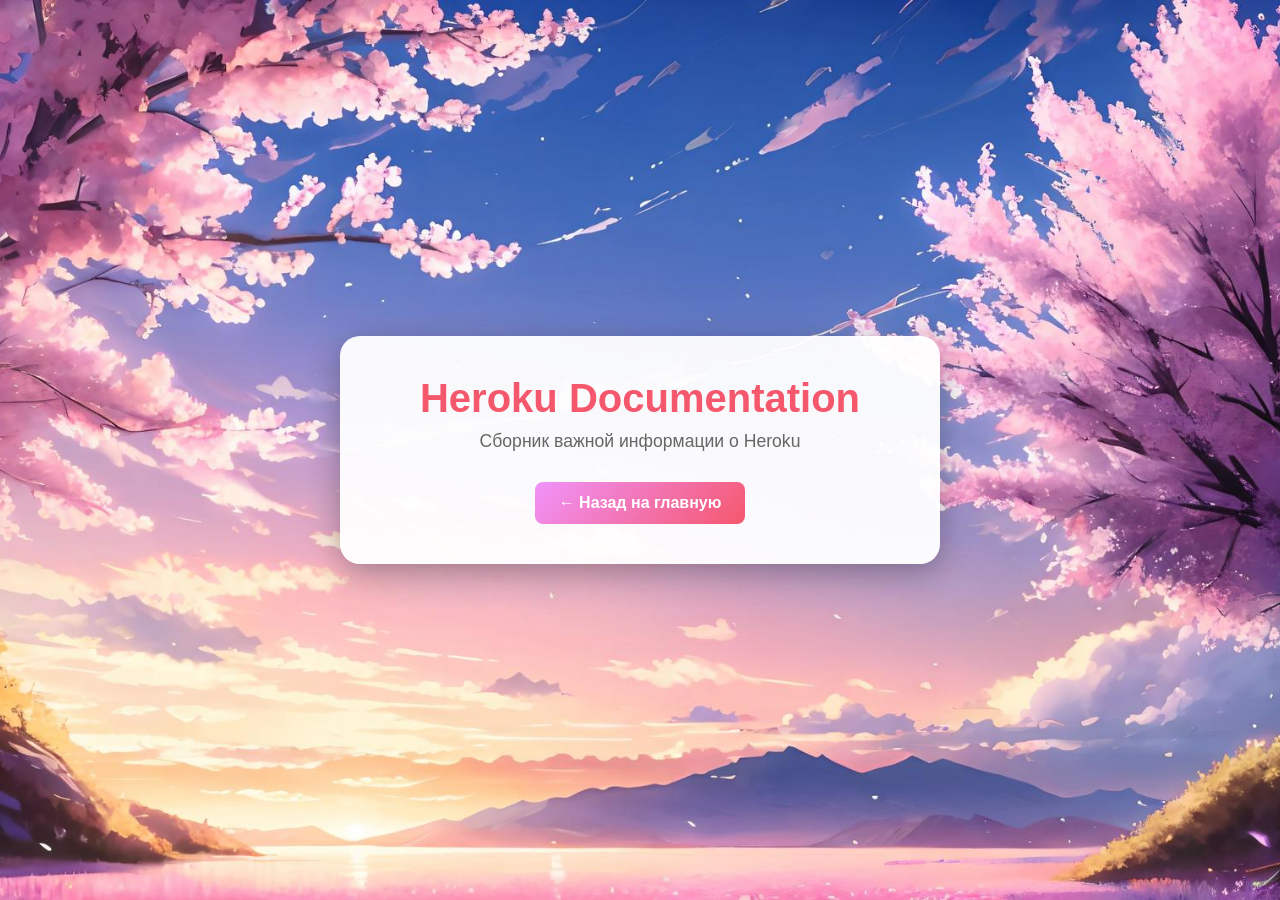
==== heroku/index.html @ 8b9406fd "Start projct shadow.net" ====
<!DOCTYPE html>
<html lang="ru">
    <head>
        <link rel="icon" href="../assets/favicon.ico" type="image/x-icon">
        <meta charset="UTF-8" />
        <meta http-equiv="X-UA-Compatible" content="IE=edge" />
        <meta name="viewport" content="width=device-width, initial-scale=1.0" />
        <title>Heroku Documentation | Shadow.net</title>
        <link rel="stylesheet" href="index.css"/>
    </head>
    <body>
        <div class="archive-container">
            <h1 class="archive-title">Heroku Documentation</h1>
            <p class="archive-subtitle">Сборник важной информации о Heroku</p>
            <a href="../index.html" class="back-link">← Назад на главную</a>
        </div>
        
        <script src="index.js"></script>
    </body>
</html>
---- heroku/index.css ----
* {
    margin: 0;
    padding: 0;
    box-sizing: border-box;
}

body {
    min-height: 100vh;
    background-color: #1a1a2e;
    background-image: url('../assets/fon_heroku.jpg');
    background-size: cover;
    background-position: center;
    background-repeat: no-repeat;
    background-attachment: fixed;
    font-family: 'Segoe UI', Tahoma, Geneva, Verdana, sans-serif;
    display: flex;
    flex-direction: column;
    align-items: center;
    justify-content: center;
}

.archive-container {
    text-align: center;
    padding: 40px;
    background: rgba(255, 255, 255, 0.95);
    border-radius: 20px;
    box-shadow: 0 8px 32px rgba(0, 0, 0, 0.3);
    max-width: 600px;
    width: 90%;
}

.archive-title {
    color: #f5576c;
    font-size: 2.5rem;
    margin-bottom: 10px;
}

.archive-subtitle {
    color: #666;
    font-size: 1.1rem;
    margin-bottom: 30px;
}

.back-link {
    display: inline-block;
    padding: 12px 24px;
    background: linear-gradient(135deg, #f093fb 0%, #f5576c 100%);
    color: #fff;
    text-decoration: none;
    border-radius: 8px;
    font-weight: 600;
    transition: all 0.3s ease;
}

.back-link:hover {
    transform: translateY(-2px);
    box-shadow: 0 4px 15px rgba(240, 147, 251, 0.5);
}
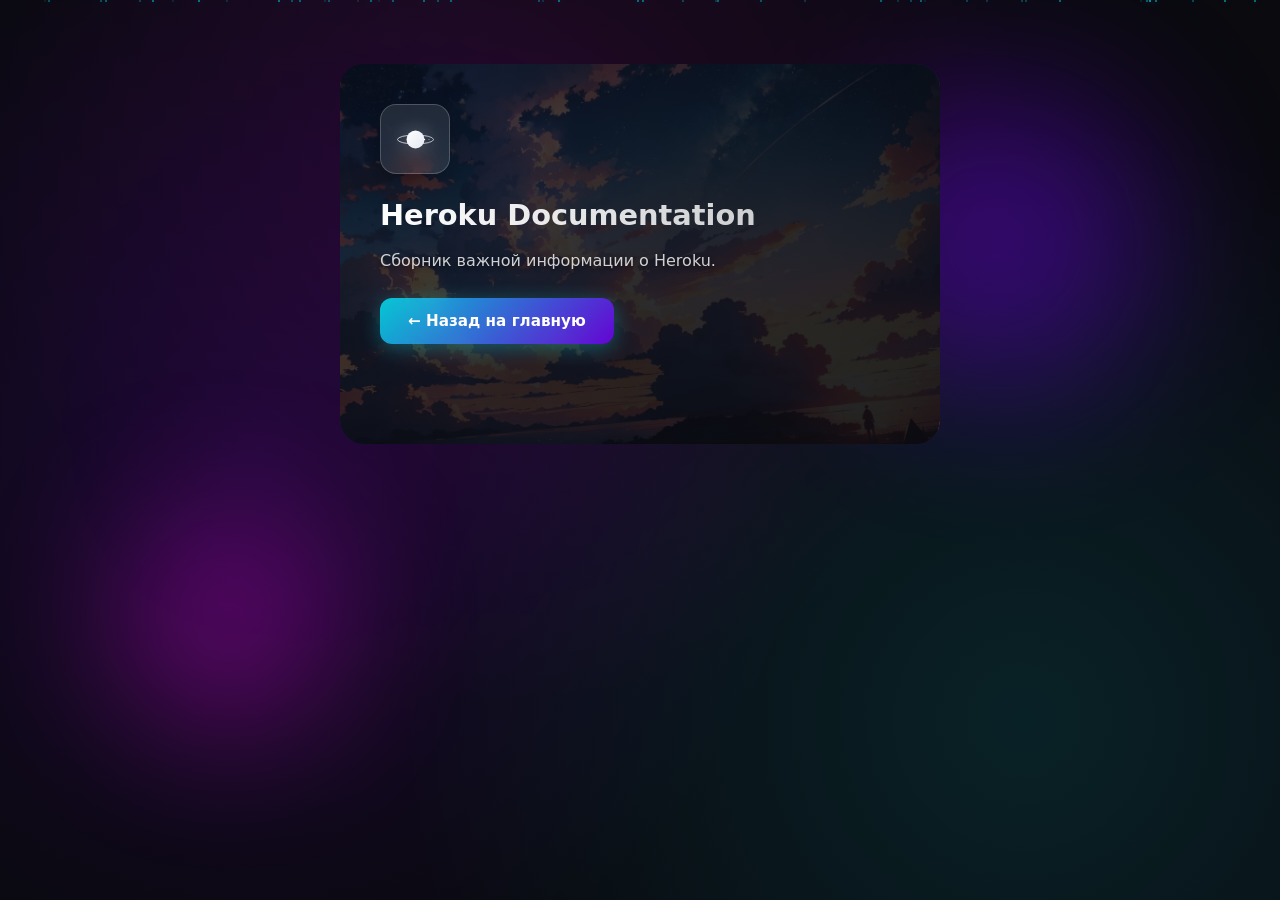
==== commit 17ba11fb: "Add files via upload" ====
--- a/heroku/index.html
+++ b/heroku/index.html
@@ -1,20 +1,339 @@
 <!DOCTYPE html>
 <html lang="ru">
-    <head>
-        <link rel="icon" href="../assets/favicon.ico" type="image/x-icon">
-        <meta charset="UTF-8" />
-        <meta http-equiv="X-UA-Compatible" content="IE=edge" />
-        <meta name="viewport" content="width=device-width, initial-scale=1.0" />
-        <title>Heroku Documentation | Shadow.net</title>
-        <link rel="stylesheet" href="index.css"/>
-    </head>
-    <body>
-        <div class="archive-container">
-            <h1 class="archive-title">Heroku Documentation</h1>
-            <p class="archive-subtitle">Сборник важной информации о Heroku</p>
-            <a href="../index.html" class="back-link">← Назад на главную</a>
+<head>
+    <link rel="icon" href="../assets/favicon.ico" type="image/x-icon">
+    <meta charset="UTF-8">
+    <meta name="viewport" content="width=device-width, initial-scale=1.0">
+    <title>Heroku Documentation | Shadow.net</title>
+    <style>
+        * {
+            margin: 0;
+            padding: 0;
+            box-sizing: border-box;
+        }
+
+        :root {
+            --primary: #00f2ff;
+            --secondary: #ff00ff;
+            --accent: #7700ff;
+            --dark: #0a0a0f;
+        }
+
+        body {
+            font-family: 'Segoe UI', system-ui, -apple-system, sans-serif;
+            background: var(--dark);
+            color: #fff;
+            overflow-x: hidden;
+            min-height: 100vh;
+        }
+
+        .bg-animation {
+            position: fixed;
+            top: 0;
+            left: 0;
+            width: 100%;
+            height: 100%;
+            z-index: -1;
+            background: 
+                radial-gradient(circle at 20% 50%, rgba(120, 0, 255, 0.15) 0%, transparent 50%),
+                radial-gradient(circle at 80% 80%, rgba(0, 242, 255, 0.1) 0%, transparent 50%),
+                radial-gradient(circle at 40% 20%, rgba(255, 0, 255, 0.1) 0%, transparent 50%);
+            animation: bgPulse 8s ease-in-out infinite;
+        }
+
+        @keyframes bgPulse {
+            0%, 100% { transform: scale(1); opacity: 1; }
+            50% { transform: scale(1.1); opacity: 0.8; }
+        }
+
+        .particles {
+            position: fixed;
+            top: 0;
+            left: 0;
+            width: 100%;
+            height: 100%;
+            z-index: -1;
+            overflow: hidden;
+        }
+
+        .particle {
+            position: absolute;
+            width: 2px;
+            height: 2px;
+            background: var(--primary);
+            border-radius: 50%;
+            animation: float 20s infinite linear;
+            opacity: 0.6;
+            box-shadow: 0 0 10px var(--primary);
+        }
+
+        @keyframes float {
+            from { transform: translateY(100vh) translateX(0); }
+            to { transform: translateY(-10vh) translateX(100px); }
+        }
+
+        .glow-orb {
+            position: fixed;
+            border-radius: 50%;
+            filter: blur(80px);
+            opacity: 0.4;
+            pointer-events: none;
+            z-index: -1;
+        }
+
+        .orb-1 {
+            width: 300px;
+            height: 300px;
+            background: var(--accent);
+            top: 10%;
+            right: 10%;
+            animation: drift 20s infinite;
+        }
+
+        .orb-2 {
+            width: 200px;
+            height: 200px;
+            background: var(--secondary);
+            bottom: 20%;
+            left: 10%;
+            animation: drift 15s infinite reverse;
+        }
+
+        @keyframes drift {
+            0%, 100% { transform: translate(0, 0); }
+            25% { transform: translate(-30px, 30px); }
+            50% { transform: translate(20px, -20px); }
+            75% { transform: translate(-20px, -30px); }
+        }
+
+        .container {
+            max-width: 1200px;
+            margin: 0 auto;
+            padding: 2rem;
+            display: flex;
+            flex-direction: column;
+            align-items: center;
+            min-height: 100vh;
+        }
+
+        .card {
+            position: relative;
+            border-radius: 24px;
+            overflow: hidden;
+            cursor: pointer;
+            transition: transform 0.6s ease;
+            min-height: 380px;
+            width: 100%;
+            max-width: 600px;
+            margin-top: 2rem;
+        }
+
+        .card-bg {
+            position: absolute;
+            inset: 0;
+            background-size: cover;
+            background-position: center;
+            z-index: 0;
+            transition: transform 0.6s ease;
+            background-image: url('../assets/fon.webp');
+        }
+
+        .card:hover .card-bg {
+            transform: scale(1.1);
+        }
+
+        .card-overlay {
+            position: absolute;
+            inset: 0;
+            background: linear-gradient(135deg, rgba(10,10,15,0.7) 0%, rgba(10,10,15,0.85) 50%, rgba(10,10,15,0.9) 100%);
+            z-index: 1;
+            transition: opacity 0.3s;
+        }
+
+        .card:hover .card-overlay {
+            opacity: 0.95;
+            background: linear-gradient(135deg, rgba(10,10,15,0.6) 0%, rgba(10,10,15,0.75) 50%, rgba(10,10,15,0.85) 100%);
+        }
+
+        .card-content {
+            position: relative;
+            z-index: 2;
+            padding: 2.5rem;
+            height: 100%;
+            display: flex;
+            flex-direction: column;
+            justify-content: space-between;
+        }
+
+        .card-icon {
+            width: 70px;
+            height: 70px;
+            border-radius: 16px;
+            display: flex;
+            align-items: center;
+            justify-content: center;
+            margin-bottom: 1.5rem;
+            background: rgba(255, 255, 255, 0.1);
+            backdrop-filter: blur(10px);
+            -webkit-backdrop-filter: blur(10px);
+            border: 1px solid rgba(255, 255, 255, 0.2);
+            box-shadow: 0 10px 30px rgba(0, 0, 0, 0.3);
+            transition: transform 0.3s;
+        }
+
+        .card:hover .card-icon {
+            transform: rotate(-5deg) scale(1.1);
+            box-shadow: 0 15px 40px rgba(0, 0, 0, 0.4);
+        }
+
+        .card-icon svg {
+            width: 45px;
+            height: 45px;
+            filter: drop-shadow(0 0 10px rgba(255,255,255,0.3));
+        }
+
+        .card h2 {
+            font-size: 1.8rem;
+            margin-bottom: 1rem;
+            background: linear-gradient(90deg, #fff, rgba(255,255,255,0.7));
+            -webkit-background-clip: text;
+            -webkit-text-fill-color: transparent;
+            background-clip: text;
+        }
+
+        .card p {
+            color: rgba(255, 255, 255, 0.8);
+            line-height: 1.6;
+            margin-bottom: 1.5rem;
+            text-shadow: 0 2px 4px rgba(0,0,0,0.5);
+        }
+
+        .btn {
+            display: inline-flex;
+            align-items: center;
+            gap: 0.5rem;
+            padding: 0.875rem 1.75rem;
+            background: rgba(0, 0, 0, 0.4);
+            border: 1px solid rgba(255, 255, 255, 0.2);
+            color: #fff;
+            text-decoration: none;
+            border-radius: 12px;
+            font-weight: 600;
+            position: relative;
+            overflow: hidden;
+            transition: all 0.3s;
+            cursor: pointer;
+            font-size: 0.95rem;
+            backdrop-filter: blur(10px);
+            -webkit-backdrop-filter: blur(10px);
+            width: fit-content;
+        }
+
+        .btn:hover {
+            border-color: var(--primary);
+            box-shadow: 0 0 20px rgba(0, 242, 255, 0.4);
+            transform: translateX(5px);
+            background: rgba(0, 0, 0, 0.6);
+        }
+
+        .btn-primary {
+            background: linear-gradient(135deg, rgba(0, 242, 255, 0.8), rgba(119, 0, 255, 0.8));
+            border: none;
+            box-shadow: 0 4px 20px rgba(0, 242, 255, 0.3);
+        }
+
+        .btn-primary:hover {
+            box-shadow: 0 6px 30px rgba(0, 242, 255, 0.5);
+            transform: translateX(5px) scale(1.05);
+        }
+
+        ::-webkit-scrollbar {
+            width: 8px;
+        }
+        ::-webkit-scrollbar-track {
+            background: var(--dark);
+        }
+        ::-webkit-scrollbar-thumb {
+            background: linear-gradient(var(--primary), var(--accent));
+            border-radius: 4px;
+        }
+
+        @media (max-width: 768px) {
+            .container { padding: 1rem; }
+            .card-content { padding: 1.5rem; }
+        }
+    </style>
+</head>
+<body>
+    <div class="bg-animation"></div>
+    <div class="particles" id="particles"></div>
+    <div class="glow-orb orb-1"></div>
+    <div class="glow-orb orb-2"></div>
+
+    <div class="container">
+        <div class="card" onclick="window.location.href='../index.html'">
+            <div class="card-bg"></div>
+            <div class="card-overlay"></div>
+            <div class="card-content">
+                <div>
+                    <div class="card-icon">
+                        <svg viewBox="0 0 200 200">
+                            <defs>
+                                <linearGradient id="planetGradient" x1="0%" y1="0%" x2="100%" y2="100%">
+                                    <stop offset="0%" style="stop-color:#ffffff" />
+                                    <stop offset="100%" style="stop-color:#e2e8f0" />
+                                </linearGradient>
+                                <linearGradient id="ringGradient" x1="0%" y1="0%" x2="100%" y2="0%">
+                                    <stop offset="0%" style="stop-color:#ffffff" />
+                                    <stop offset="100%" style="stop-color:#e2e8f0" />
+                                </linearGradient>
+                            </defs>
+                            <ellipse class="ring back-ring" cx="100" cy="100" rx="80" ry="20" fill="none" stroke="url(#ringGradient)" stroke-width="2" opacity="0.5" />
+                            <circle class="planet" cx="100" cy="100" r="40" fill="url(#planetGradient)" />
+                            <ellipse class="ring front-ring" cx="100" cy="100" rx="80" ry="20" fill="none" stroke="url(#ringGradient)" stroke-width="2.5" />
+                            <circle cx="140" cy="100" r="3" fill="#ffffff" />
+                            <circle cx="160" cy="100" r="2" fill="#ffffff" />
+                            <circle cx="120" cy="95" r="2" fill="#ffffff" />
+                            <circle cx="180" cy="102" r="1" fill="#ffffff" />
+                        </svg>
+                    </div>
+                    <h2>Heroku Documentation</h2>
+                    <p>Сборник важной информации о Heroku.</p>
+                </div>
+                <a href="../index.html" class="btn btn-primary">← Назад на главную</a>
+            </div>
         </div>
-        
-        <script src="index.js"></script>
-    </body>
+    </div>
+
+    <script>
+        const particlesContainer = document.getElementById('particles');
+        for (let i = 0; i < 50; i++) {
+            const particle = document.createElement('div');
+            particle.className = 'particle';
+            particle.style.left = Math.random() * 100 + '%';
+            particle.style.animationDuration = (Math.random() * 20 + 10) + 's';
+            particle.style.animationDelay = Math.random() * 20 + 's';
+            particle.style.opacity = Math.random() * 0.5 + 0.1;
+            particlesContainer.appendChild(particle);
+        }
+
+        document.querySelectorAll('.card').forEach(card => {
+            card.addEventListener('mousemove', (e) => {
+                const rect = card.getBoundingClientRect();
+                const x = e.clientX - rect.left;
+                const y = e.clientY - rect.top;
+                const centerX = rect.width / 2;
+                const centerY = rect.height / 2;
+                const rotateX = (y - centerY) / 20;
+                const rotateY = (centerX - x) / 20;
+                
+                card.style.transform = `perspective(1000px) rotateX(${rotateX}deg) rotateY(${rotateY}deg) translateY(-10px) scale(1.02)`;
+            });
+            
+            card.addEventListener('mouseleave', () => {
+                card.style.transform = 'perspective(1000px) rotateX(0) rotateY(0) translateY(0) scale(1)';
+            });
+        });
+    </script>
+</body>
 </html>
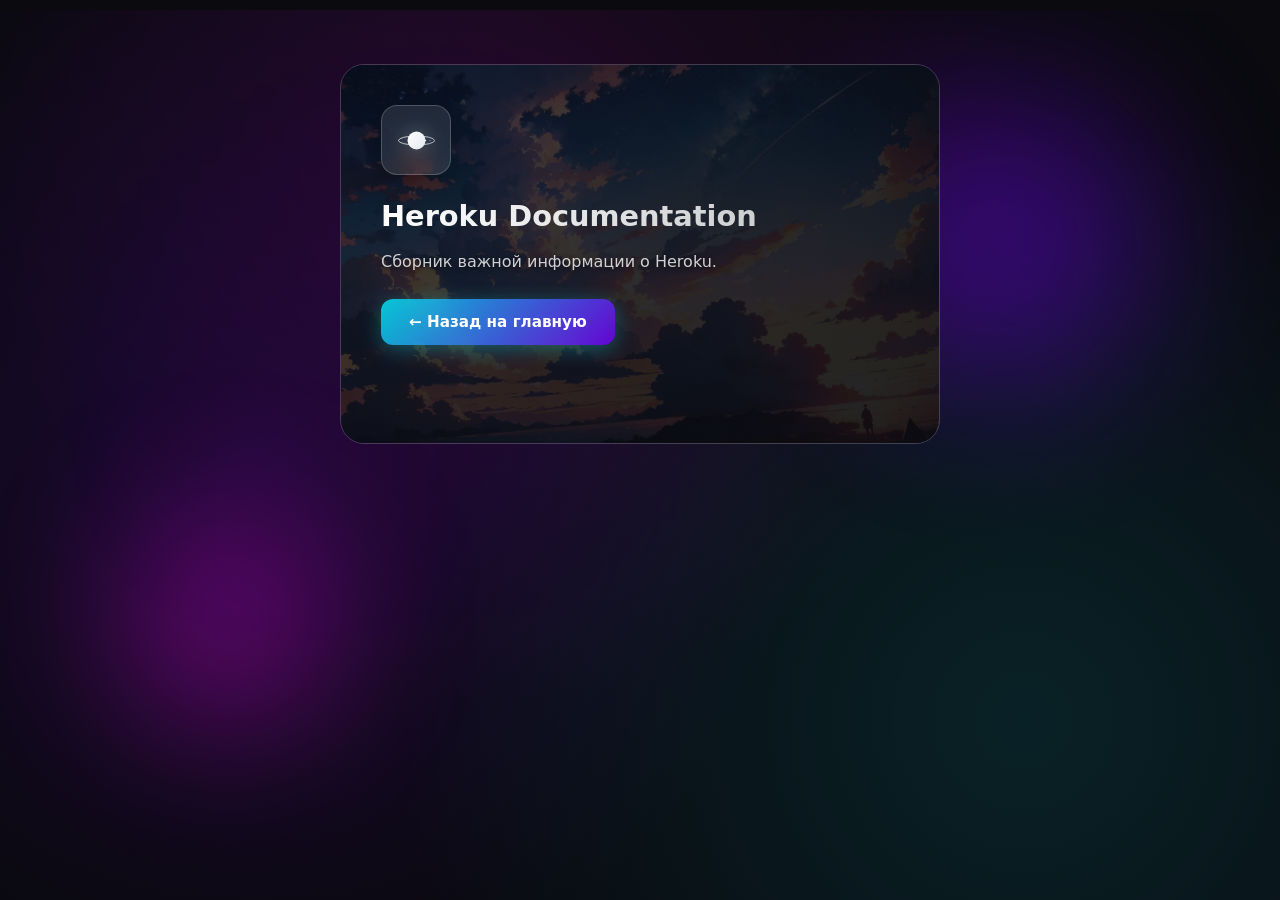
==== commit 76e79d98: "Add files via upload" ====
--- a/heroku/index.html
+++ b/heroku/index.html
@@ -68,8 +68,8 @@
         }
 
         @keyframes float {
-            from { transform: translateY(100vh) translateX(0); }
-            to { transform: translateY(-10vh) translateX(100px); }
+            from { transform: translateY(150vh) translateX(0); }
+            to { transform: translateY(-50vh) translateX(100px); }
         }
 
         .glow-orb {
@@ -104,6 +104,16 @@
             25% { transform: translate(-30px, 30px); }
             50% { transform: translate(20px, -20px); }
             75% { transform: translate(-20px, -30px); }
+        }
+
+        .particle-blocker {
+            position: fixed;
+            top: 0;
+            left: 0;
+            width: 100%;
+            height: 10px;
+            z-index: 100;
+            background: var(--dark);
         }
 
         .container {
@@ -126,6 +136,7 @@
             width: 100%;
             max-width: 600px;
             margin-top: 2rem;
+            border: 1px solid rgba(255, 255, 255, 0.2);
         }
 
         .card-bg {
@@ -267,6 +278,7 @@
 <body>
     <div class="bg-animation"></div>
     <div class="particles" id="particles"></div>
+    <div class="particle-blocker"></div>
     <div class="glow-orb orb-1"></div>
     <div class="glow-orb orb-2"></div>
 
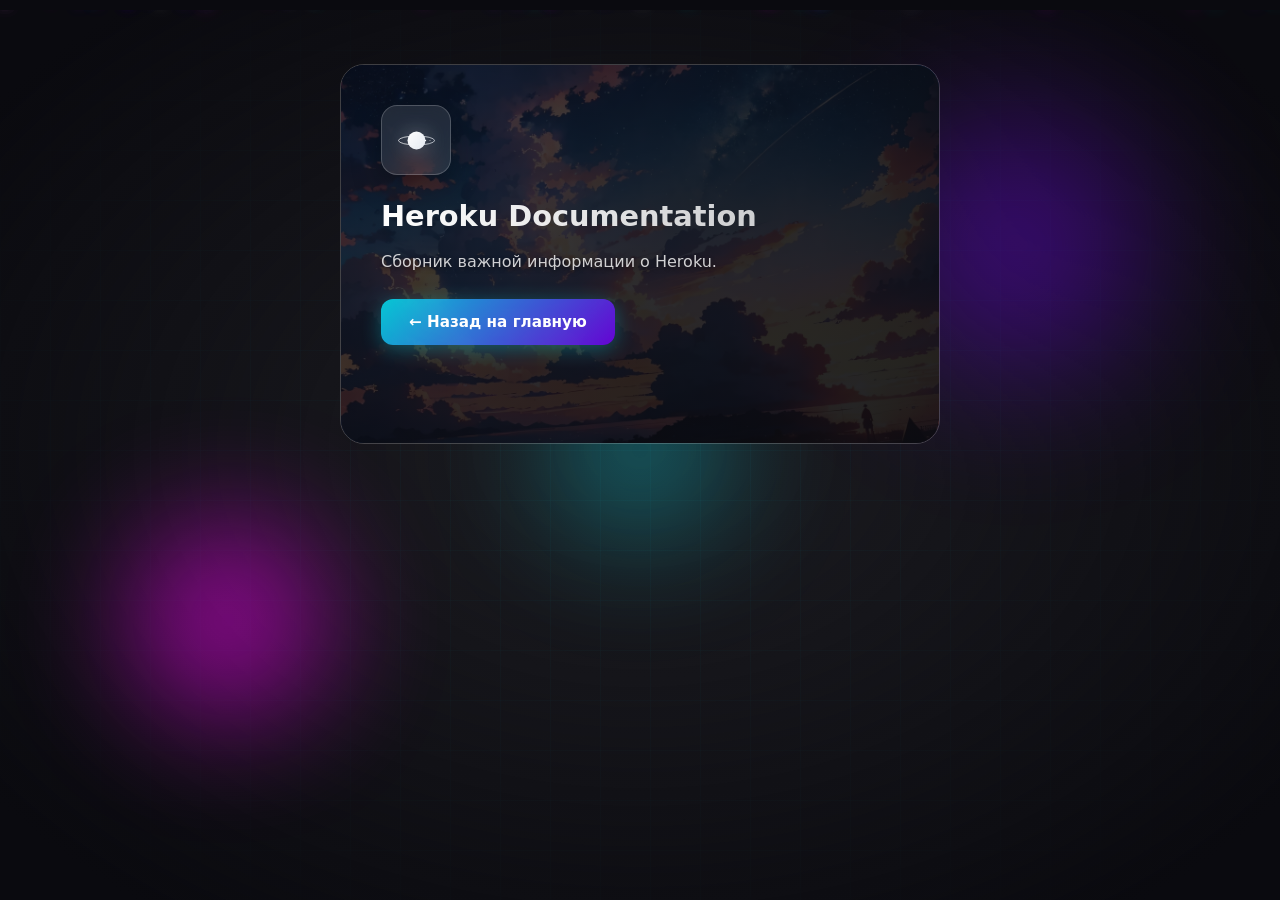
==== commit ac601317: "Add files via upload" ====
--- a/heroku/index.html
+++ b/heroku/index.html
@@ -27,23 +27,54 @@
             min-height: 100vh;
         }
 
+        /* Animated Background */
         .bg-animation {
             position: fixed;
             top: 0;
             left: 0;
             width: 100%;
             height: 100%;
+            z-index: -2;
+            background: var(--dark);
+        }
+
+        .pattern-bg {
+            position: fixed;
+            top: 0;
+            left: 0;
+            width: 100%;
+            height: 100%;
+            z-index: -1;
+            opacity: 0.08;
+            background-image: url('../assets/patterned-background.png');
+            background-size: 200px;
+            background-repeat: repeat;
+            mix-blend-mode: screen;
+        }
+
+        .grid-overlay {
+            position: fixed;
+            top: 0;
+            left: 0;
+            width: 100%;
+            height: 100%;
             z-index: -1;
             background: 
-                radial-gradient(circle at 20% 50%, rgba(120, 0, 255, 0.15) 0%, transparent 50%),
-                radial-gradient(circle at 80% 80%, rgba(0, 242, 255, 0.1) 0%, transparent 50%),
-                radial-gradient(circle at 40% 20%, rgba(255, 0, 255, 0.1) 0%, transparent 50%);
-            animation: bgPulse 8s ease-in-out infinite;
-        }
-
-        @keyframes bgPulse {
-            0%, 100% { transform: scale(1); opacity: 1; }
-            50% { transform: scale(1.1); opacity: 0.8; }
+                linear-gradient(rgba(0, 242, 255, 0.03) 1px, transparent 1px),
+                linear-gradient(90deg, rgba(0, 242, 255, 0.03) 1px, transparent 1px);
+            background-size: 50px 50px;
+            pointer-events: none;
+        }
+
+        .vignette {
+            position: fixed;
+            top: 0;
+            left: 0;
+            width: 100%;
+            height: 100%;
+            z-index: -1;
+            background: radial-gradient(ellipse at center, transparent 0%, var(--dark) 90%);
+            pointer-events: none;
         }
 
         .particles {
@@ -58,13 +89,13 @@
 
         .particle {
             position: absolute;
-            width: 2px;
-            height: 2px;
+            width: 3px;
+            height: 3px;
             background: var(--primary);
             border-radius: 50%;
             animation: float 20s infinite linear;
-            opacity: 0.6;
-            box-shadow: 0 0 10px var(--primary);
+            opacity: 0.8;
+            box-shadow: 0 0 8px var(--primary), 0 0 15px var(--primary);
         }
 
         @keyframes float {
@@ -75,9 +106,44 @@
         .glow-orb {
             position: fixed;
             border-radius: 50%;
-            filter: blur(80px);
-            opacity: 0.4;
+            filter: blur(60px);
+            opacity: 0.5;
             pointer-events: none;
+            z-index: -1;
+        }
+
+        .orb-1 {
+            width: 400px;
+            height: 400px;
+            background: radial-gradient(circle, var(--accent), transparent 70%);
+            top: 5%;
+            right: 5%;
+            animation: drift 25s infinite ease-in-out;
+        }
+
+        .orb-2 {
+            width: 300px;
+            height: 300px;
+            background: radial-gradient(circle, var(--secondary), transparent 70%);
+            bottom: 10%;
+            left: 5%;
+            animation: drift 20s infinite ease-in-out reverse;
+        }
+
+        .orb-3 {
+            width: 250px;
+            height: 250px;
+            background: radial-gradient(circle, var(--primary), transparent 70%);
+            top: 50%;
+            left: 50%;
+            transform: translate(-50%, -50%);
+            animation: orbPulse 15s infinite ease-in-out;
+        }
+
+        @keyframes orbPulse {
+            0%, 100% { transform: translate(-50%, -50%) scale(1); opacity: 0.4; }
+            50% { transform: translate(-50%, -50%) scale(1.3); opacity: 0.6; }
+        }
             z-index: -1;
         }
 
@@ -277,10 +343,14 @@
 </head>
 <body>
     <div class="bg-animation"></div>
+    <div class="pattern-bg"></div>
+    <div class="grid-overlay"></div>
+    <div class="vignette"></div>
     <div class="particles" id="particles"></div>
     <div class="particle-blocker"></div>
     <div class="glow-orb orb-1"></div>
     <div class="glow-orb orb-2"></div>
+    <div class="glow-orb orb-3"></div>
 
     <div class="container">
         <div class="card" onclick="window.location.href='../index.html'">
@@ -319,13 +389,23 @@
 
     <script>
         const particlesContainer = document.getElementById('particles');
-        for (let i = 0; i < 50; i++) {
+        const colors = ['var(--primary)', 'var(--secondary)', 'var(--accent)', '#ffffff'];
+        
+        for (let i = 0; i < 60; i++) {
             const particle = document.createElement('div');
             particle.className = 'particle';
+            
+            const color = colors[Math.floor(Math.random() * colors.length)];
+            const size = Math.random() * 3 + 2;
+            
             particle.style.left = Math.random() * 100 + '%';
-            particle.style.animationDuration = (Math.random() * 20 + 10) + 's';
-            particle.style.animationDelay = Math.random() * 20 + 's';
-            particle.style.opacity = Math.random() * 0.5 + 0.1;
+            particle.style.width = size + 'px';
+            particle.style.height = size + 'px';
+            particle.style.background = color;
+            particle.style.boxShadow = `0 0 ${size * 3}px ${color}, 0 0 ${size * 5}px ${color}`;
+            particle.style.animationDuration = (Math.random() * 15 + 8) + 's';
+            particle.style.animationDelay = Math.random() * 15 + 's';
+            particle.style.opacity = Math.random() * 0.6 + 0.3;
             particlesContainer.appendChild(particle);
         }
 
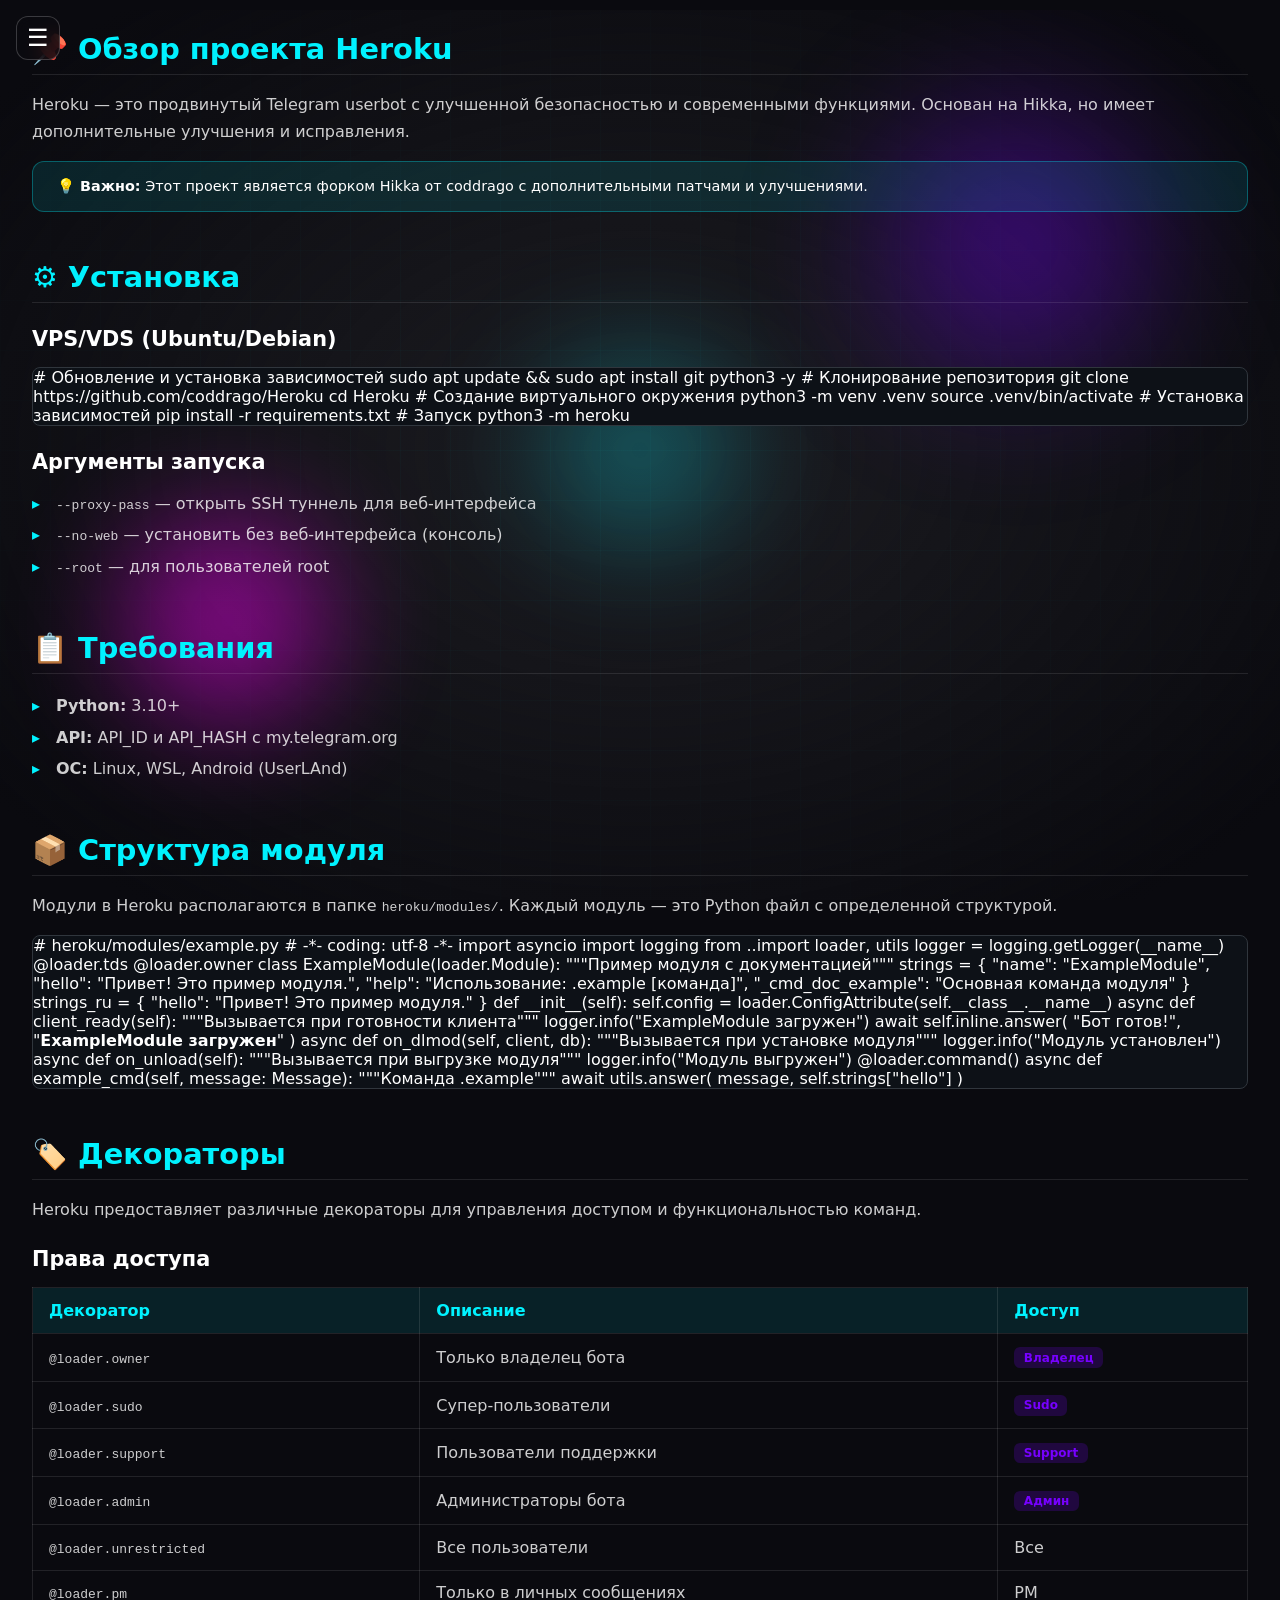
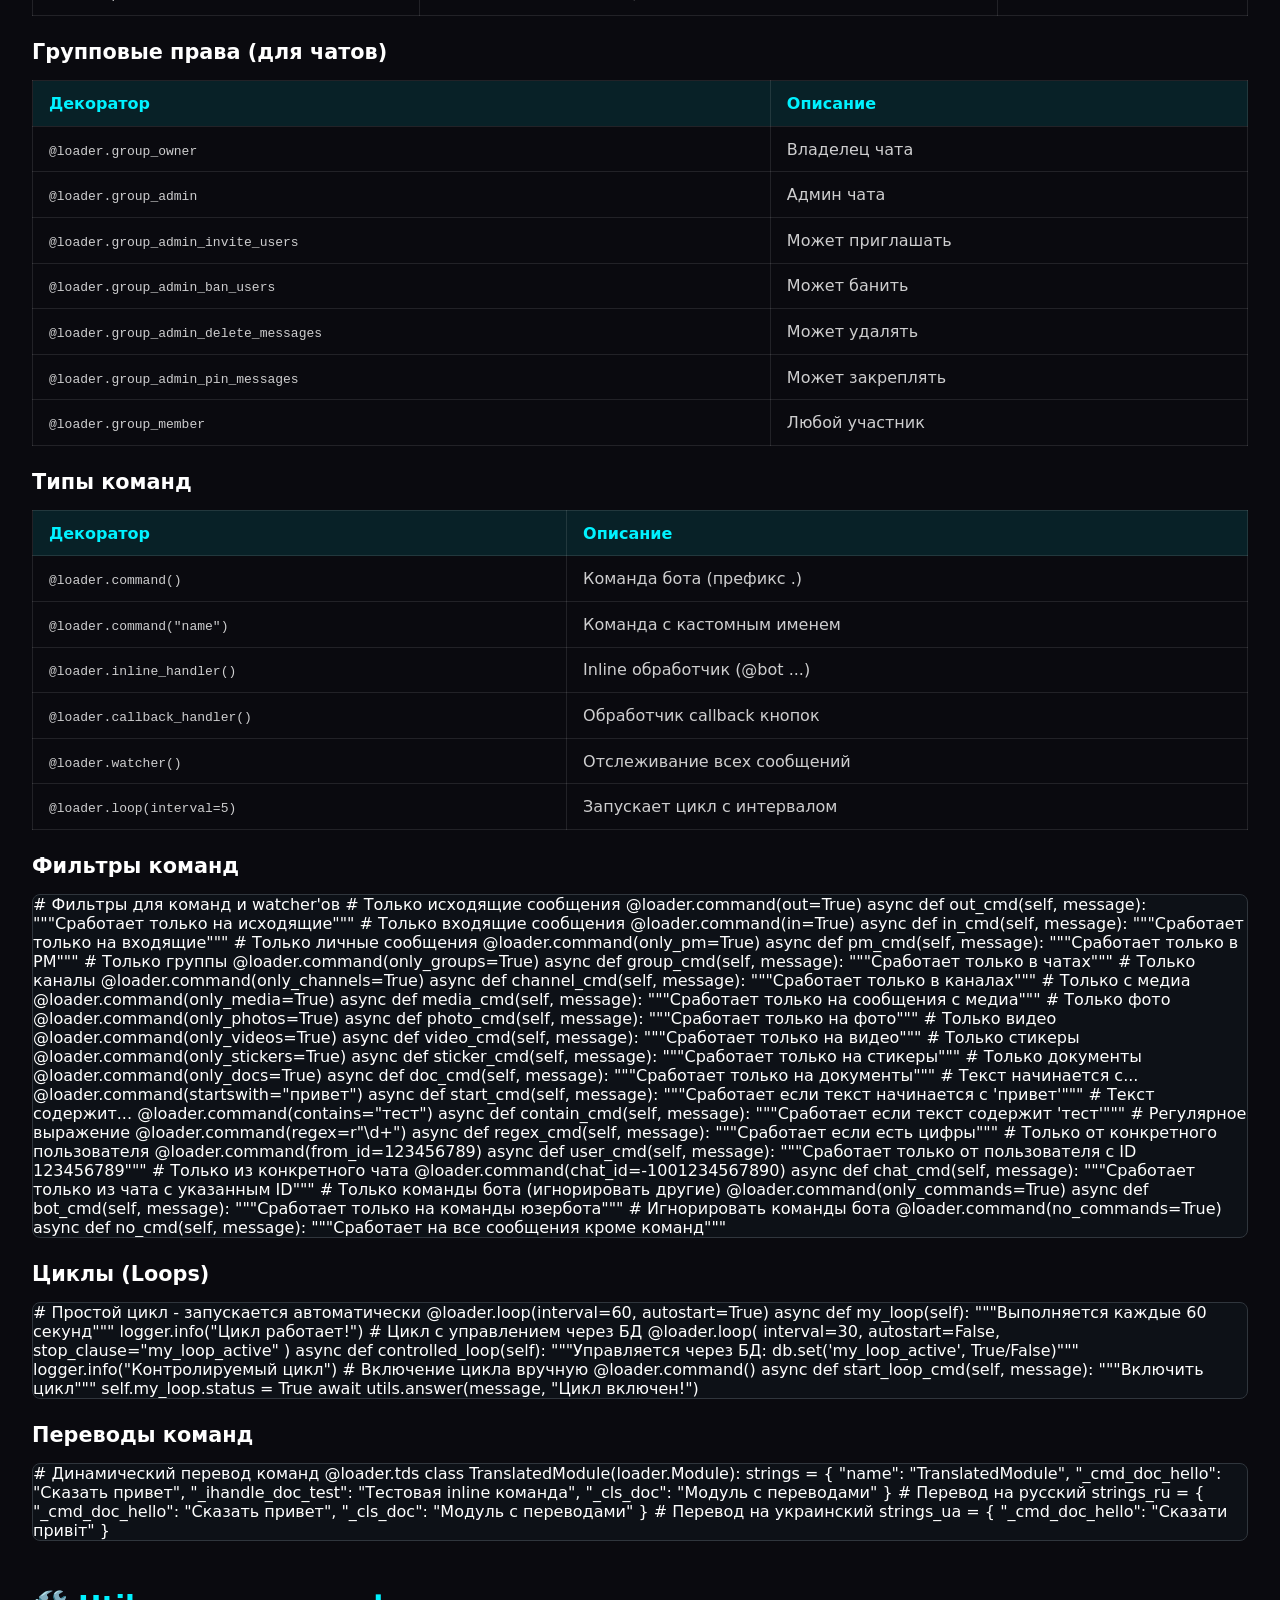
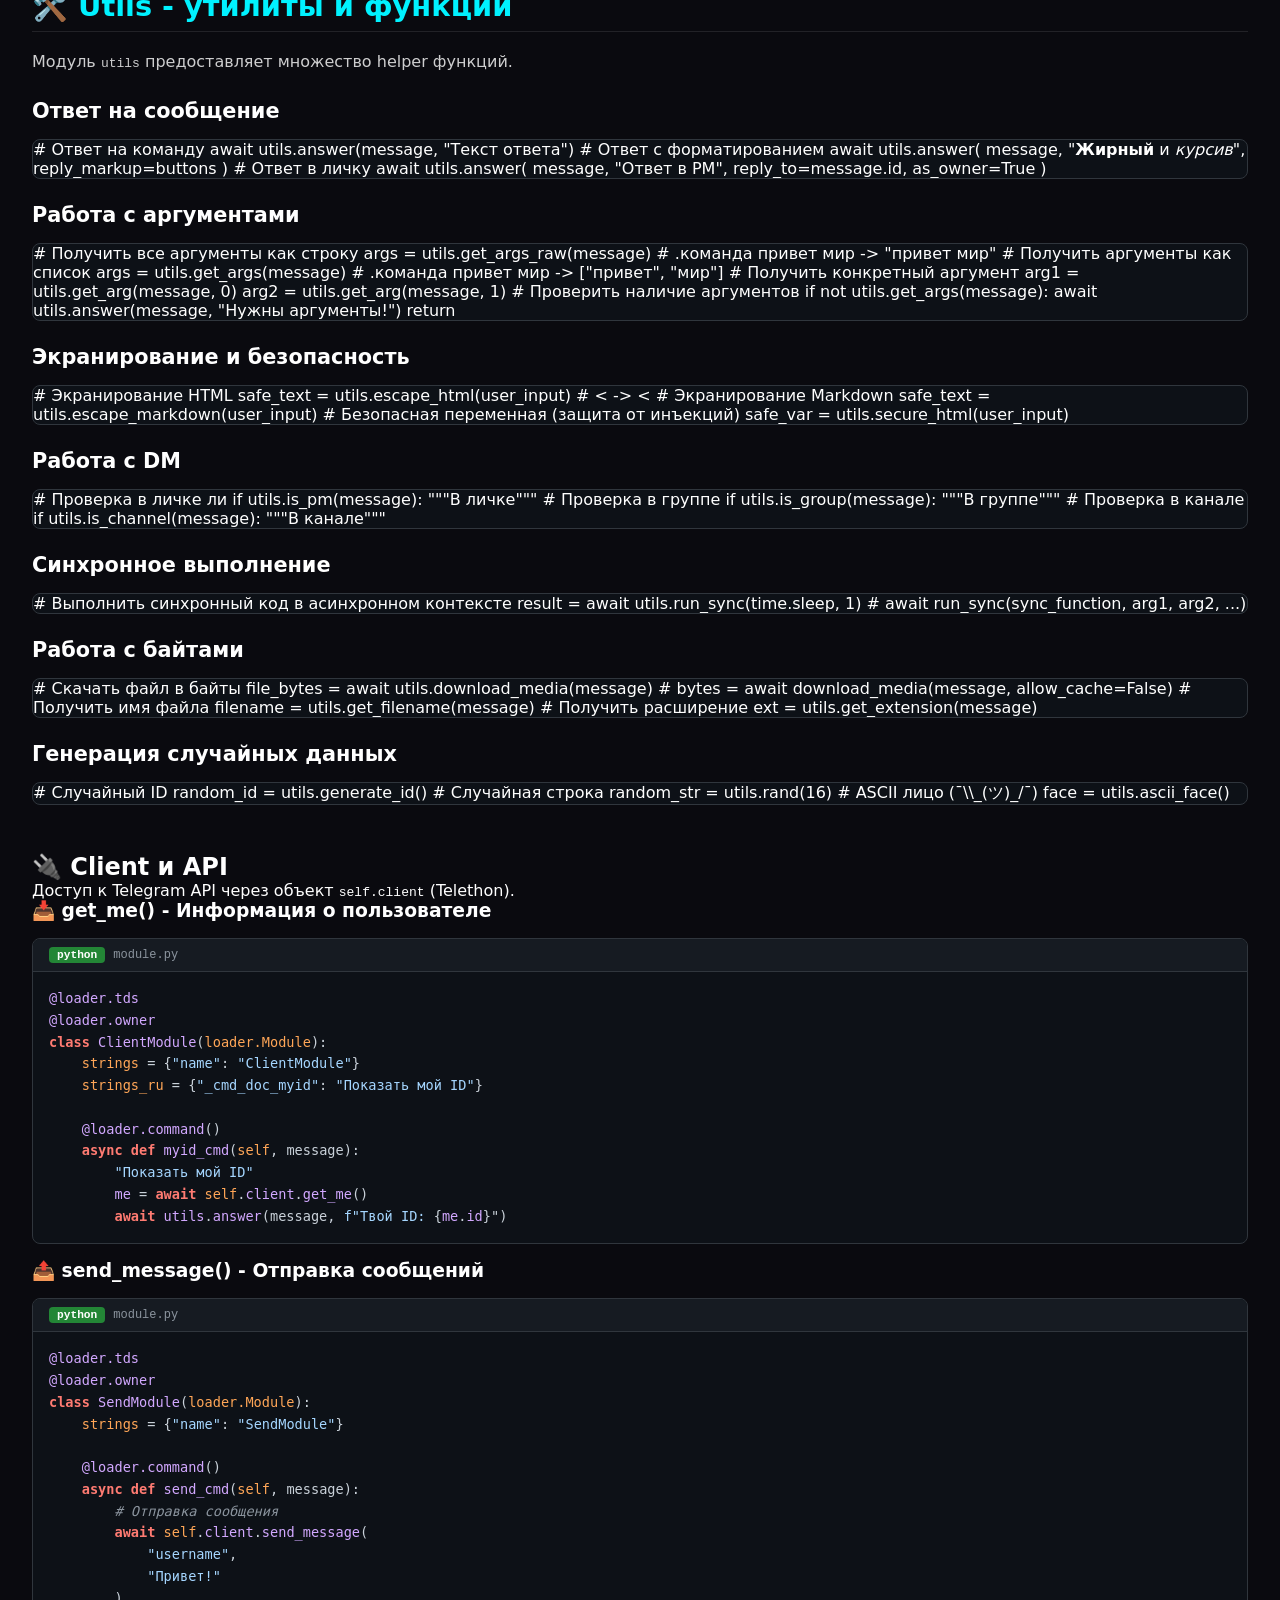
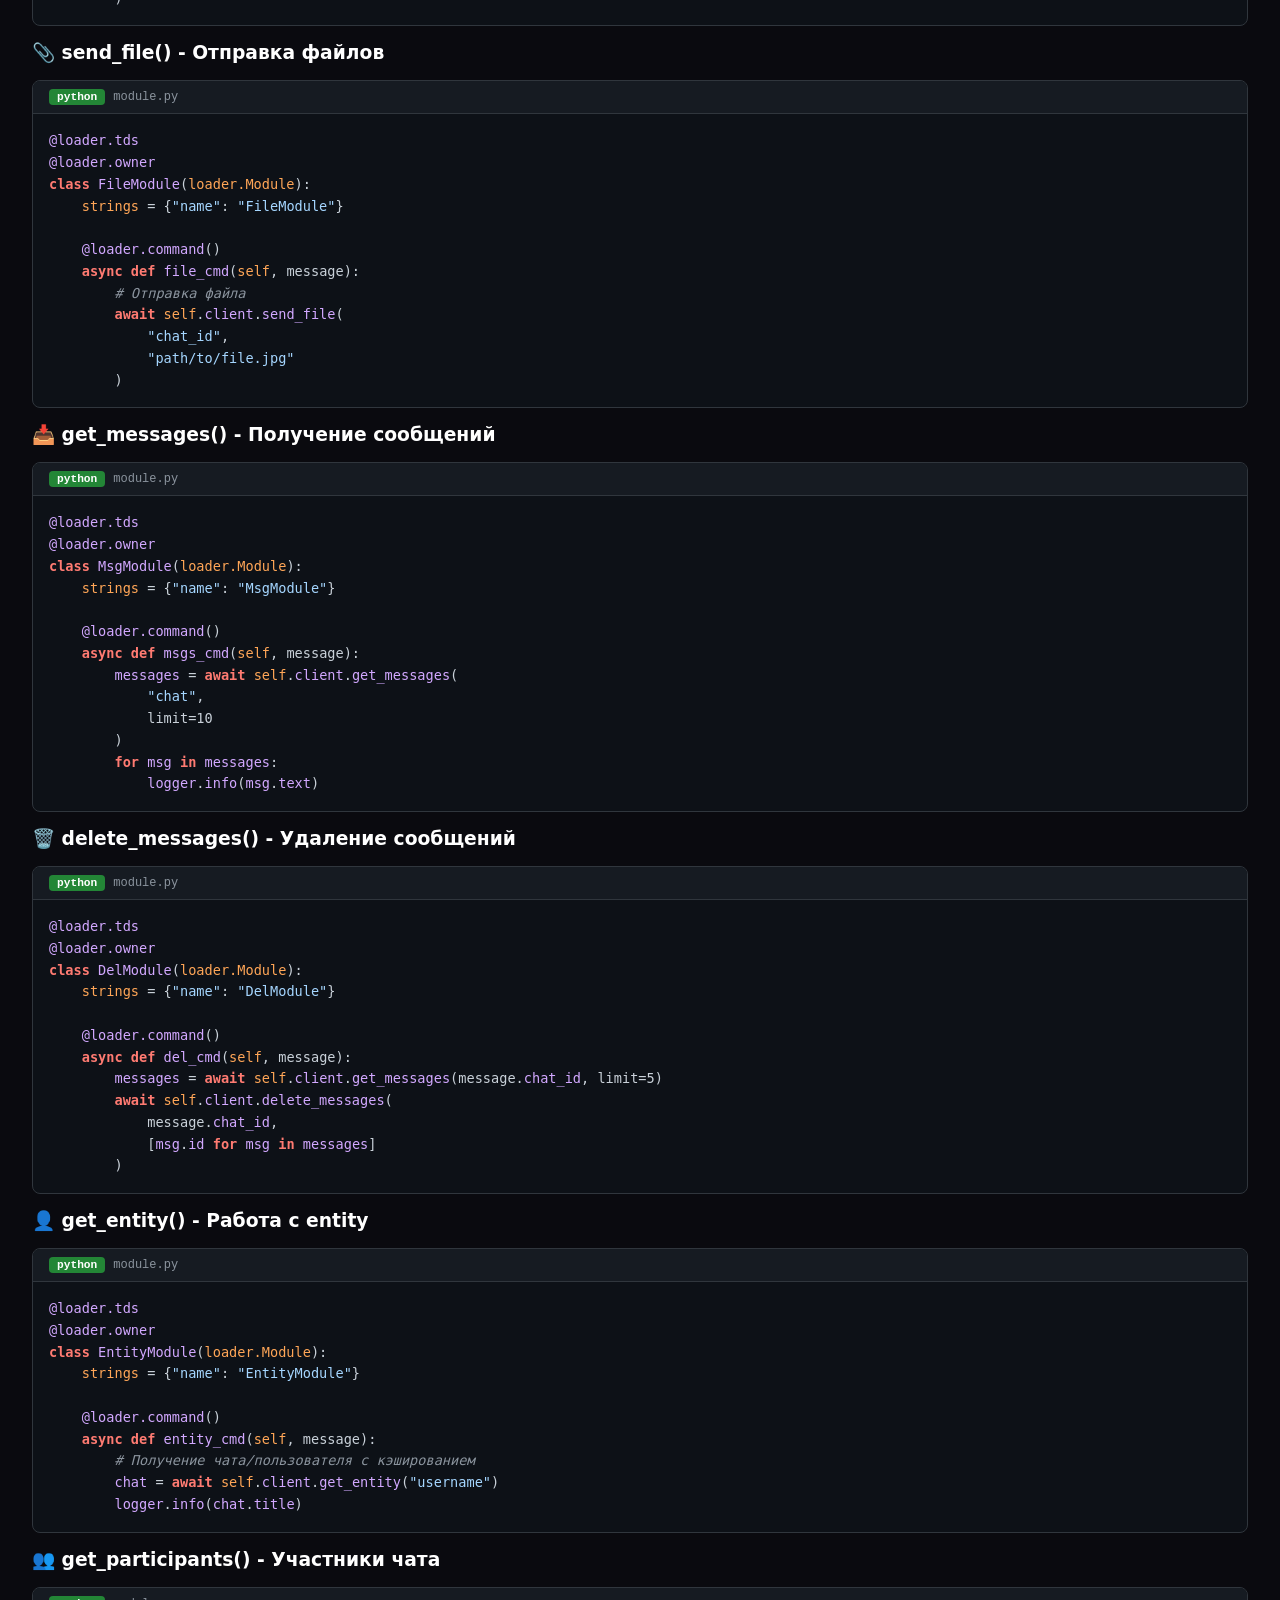
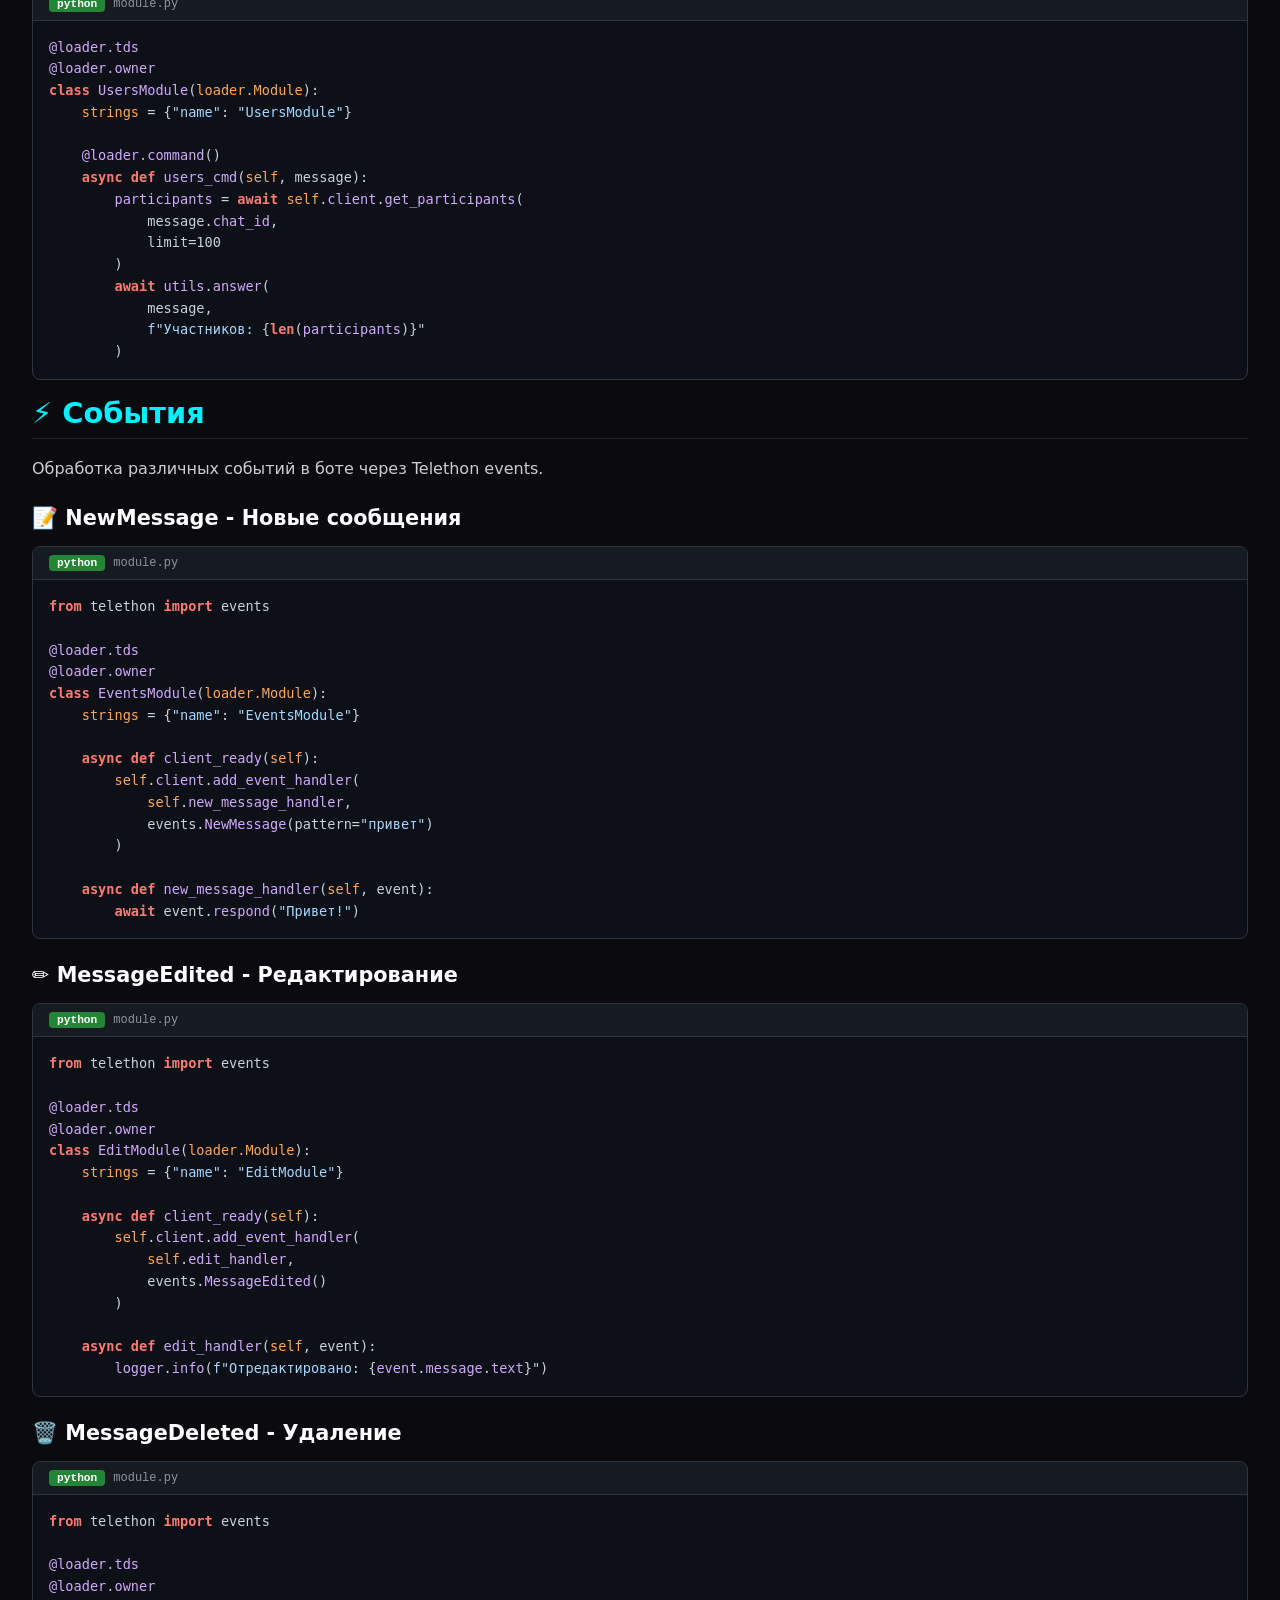
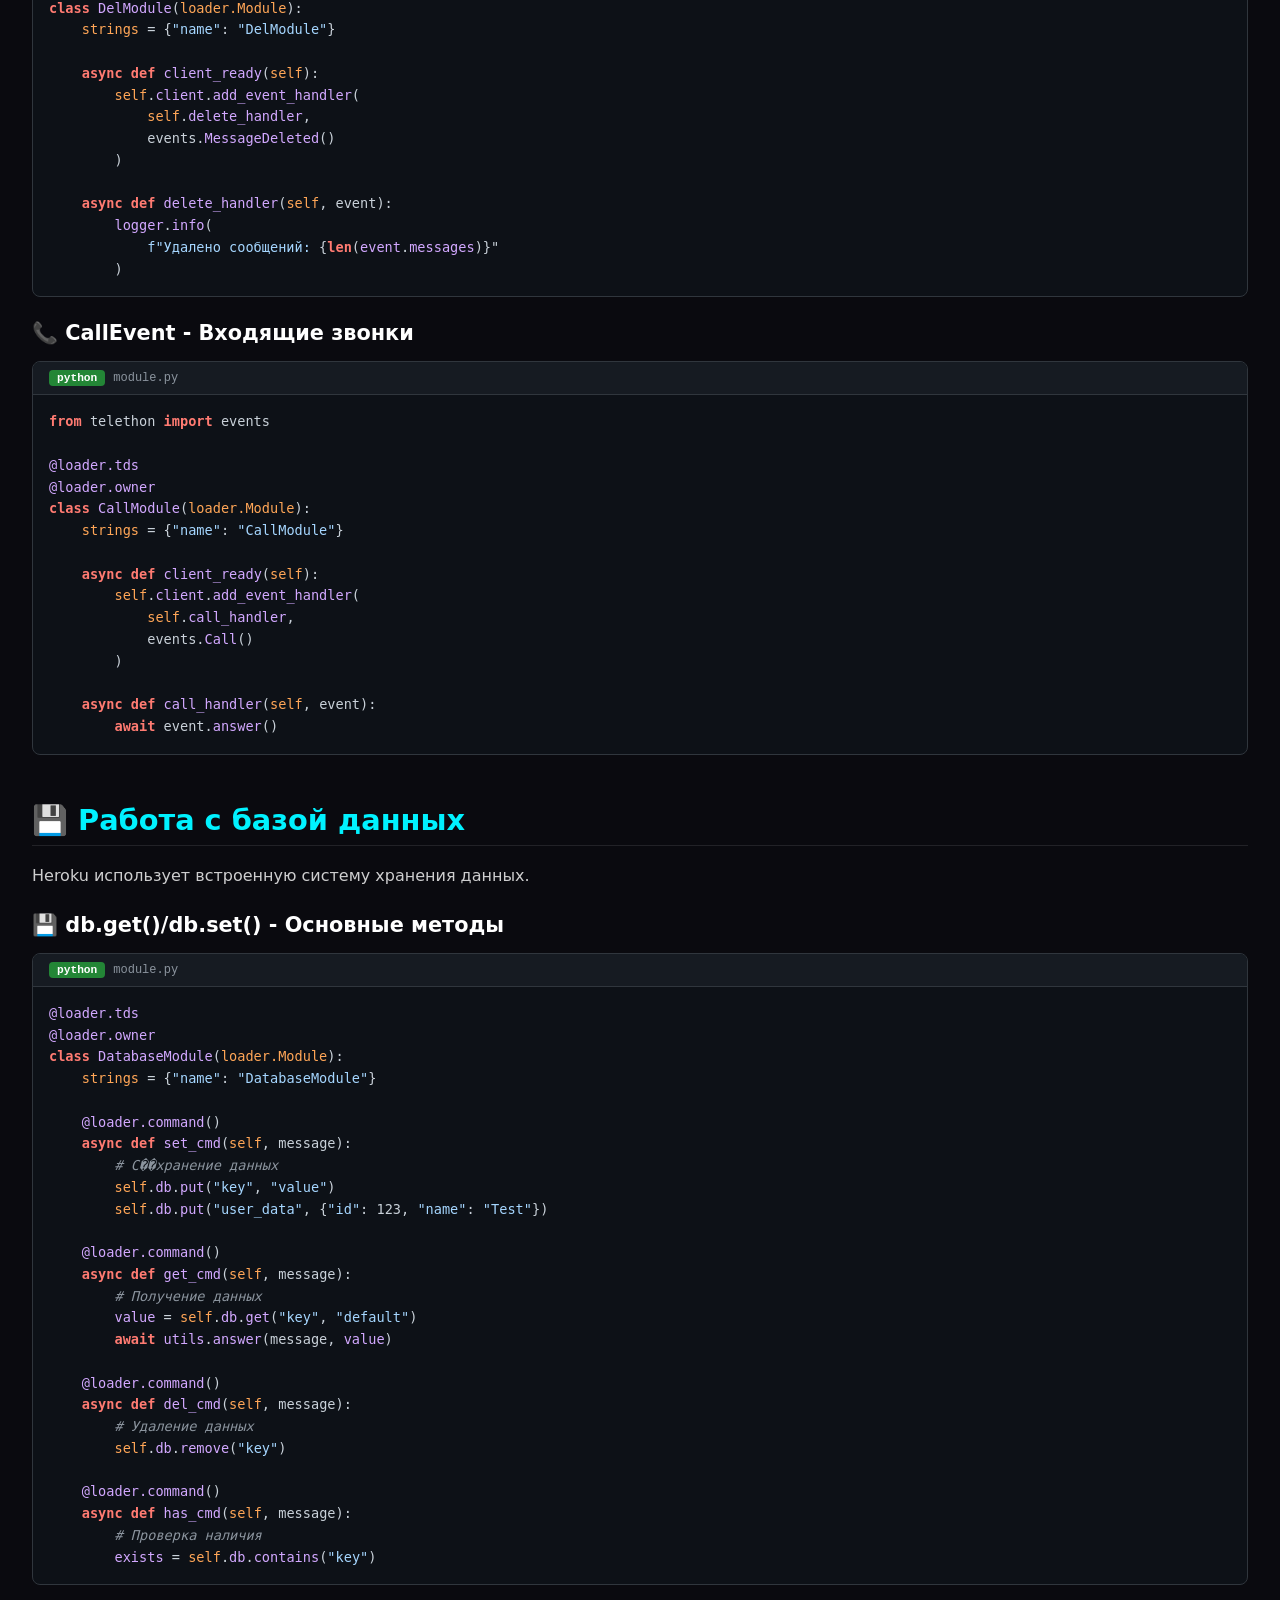
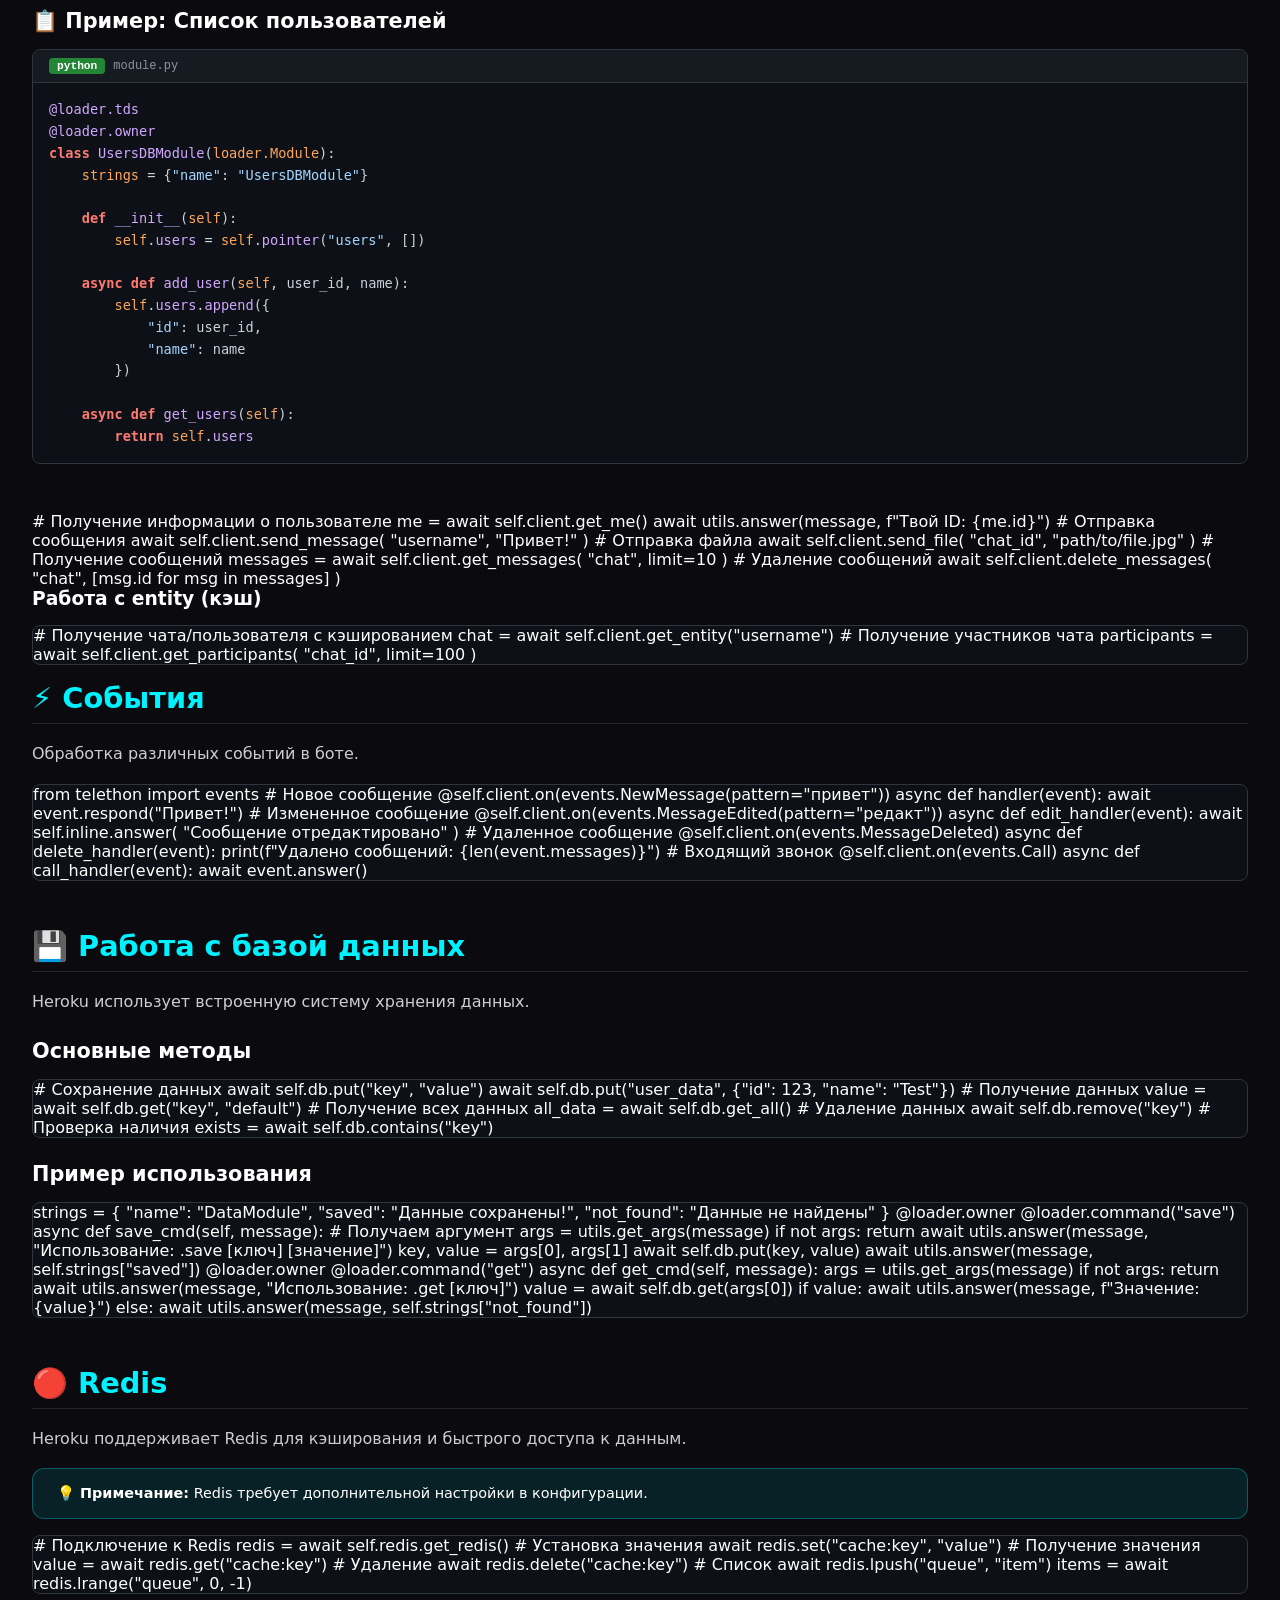
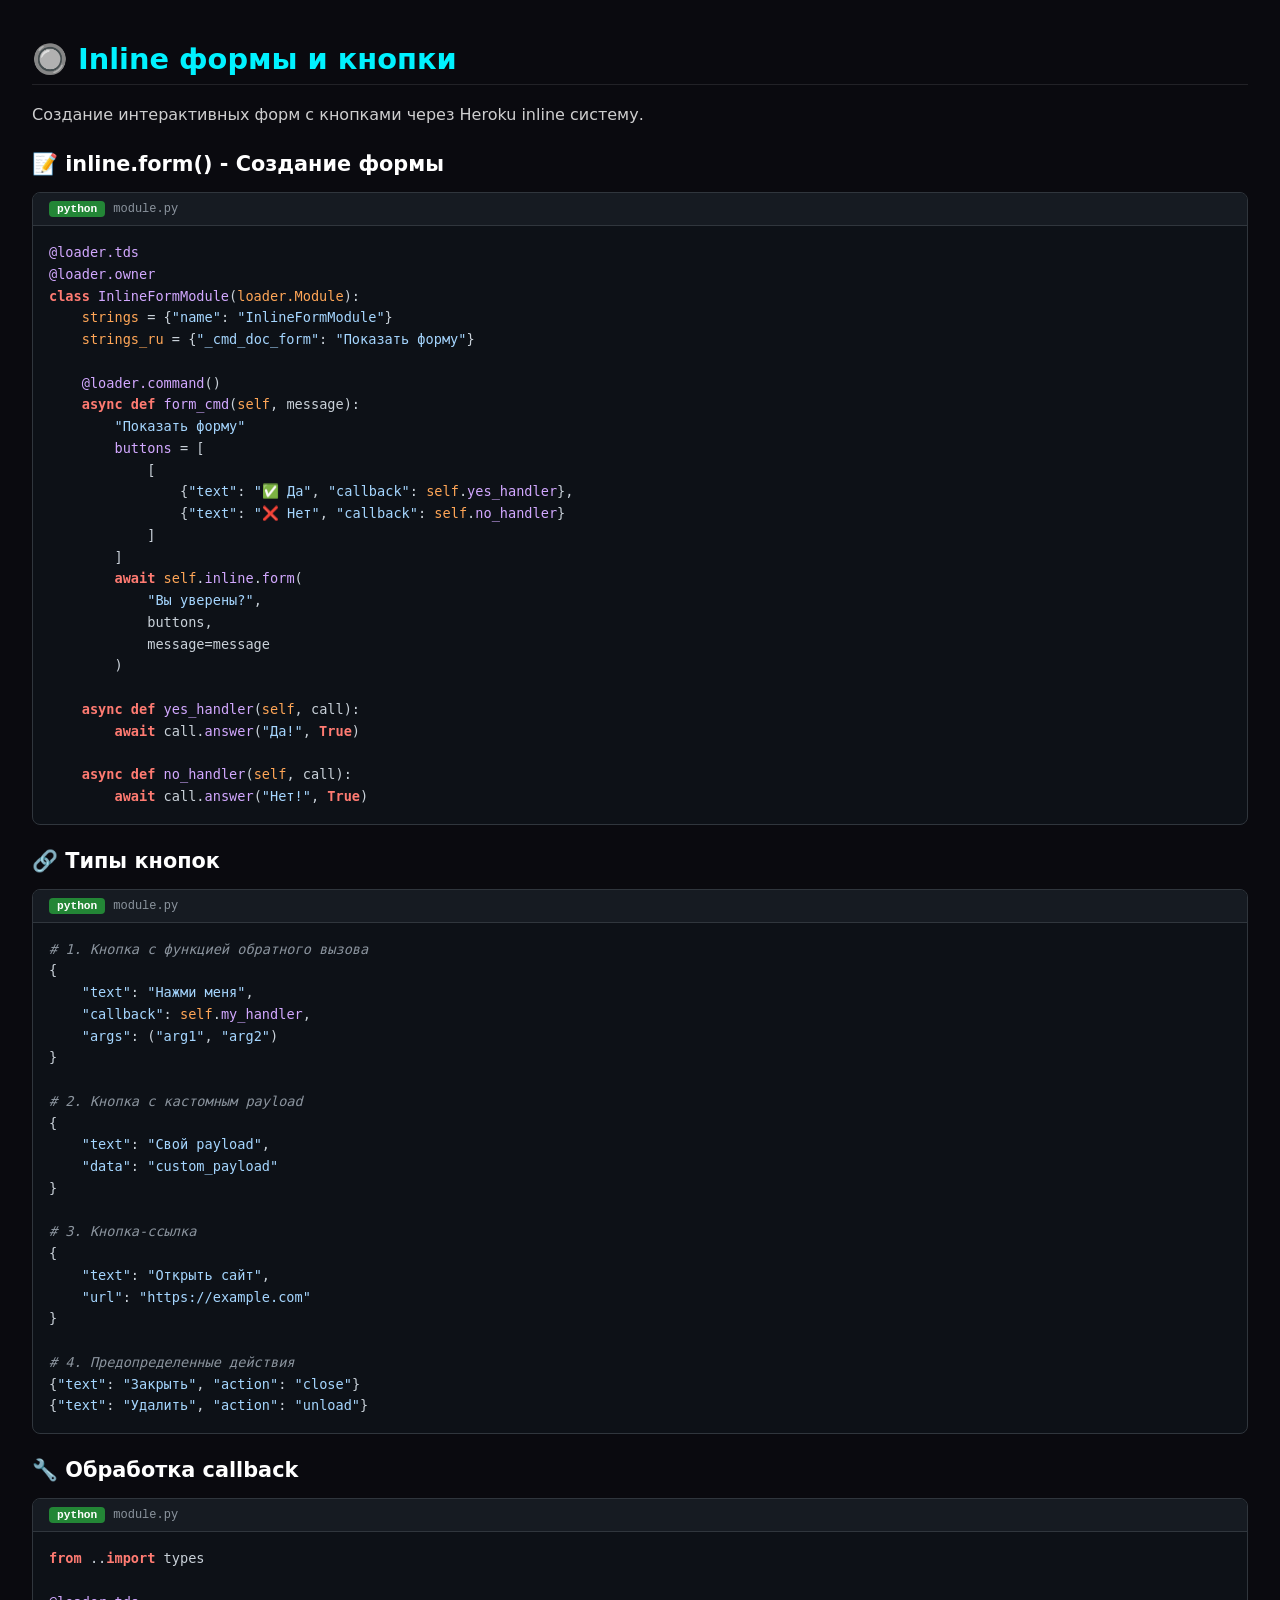
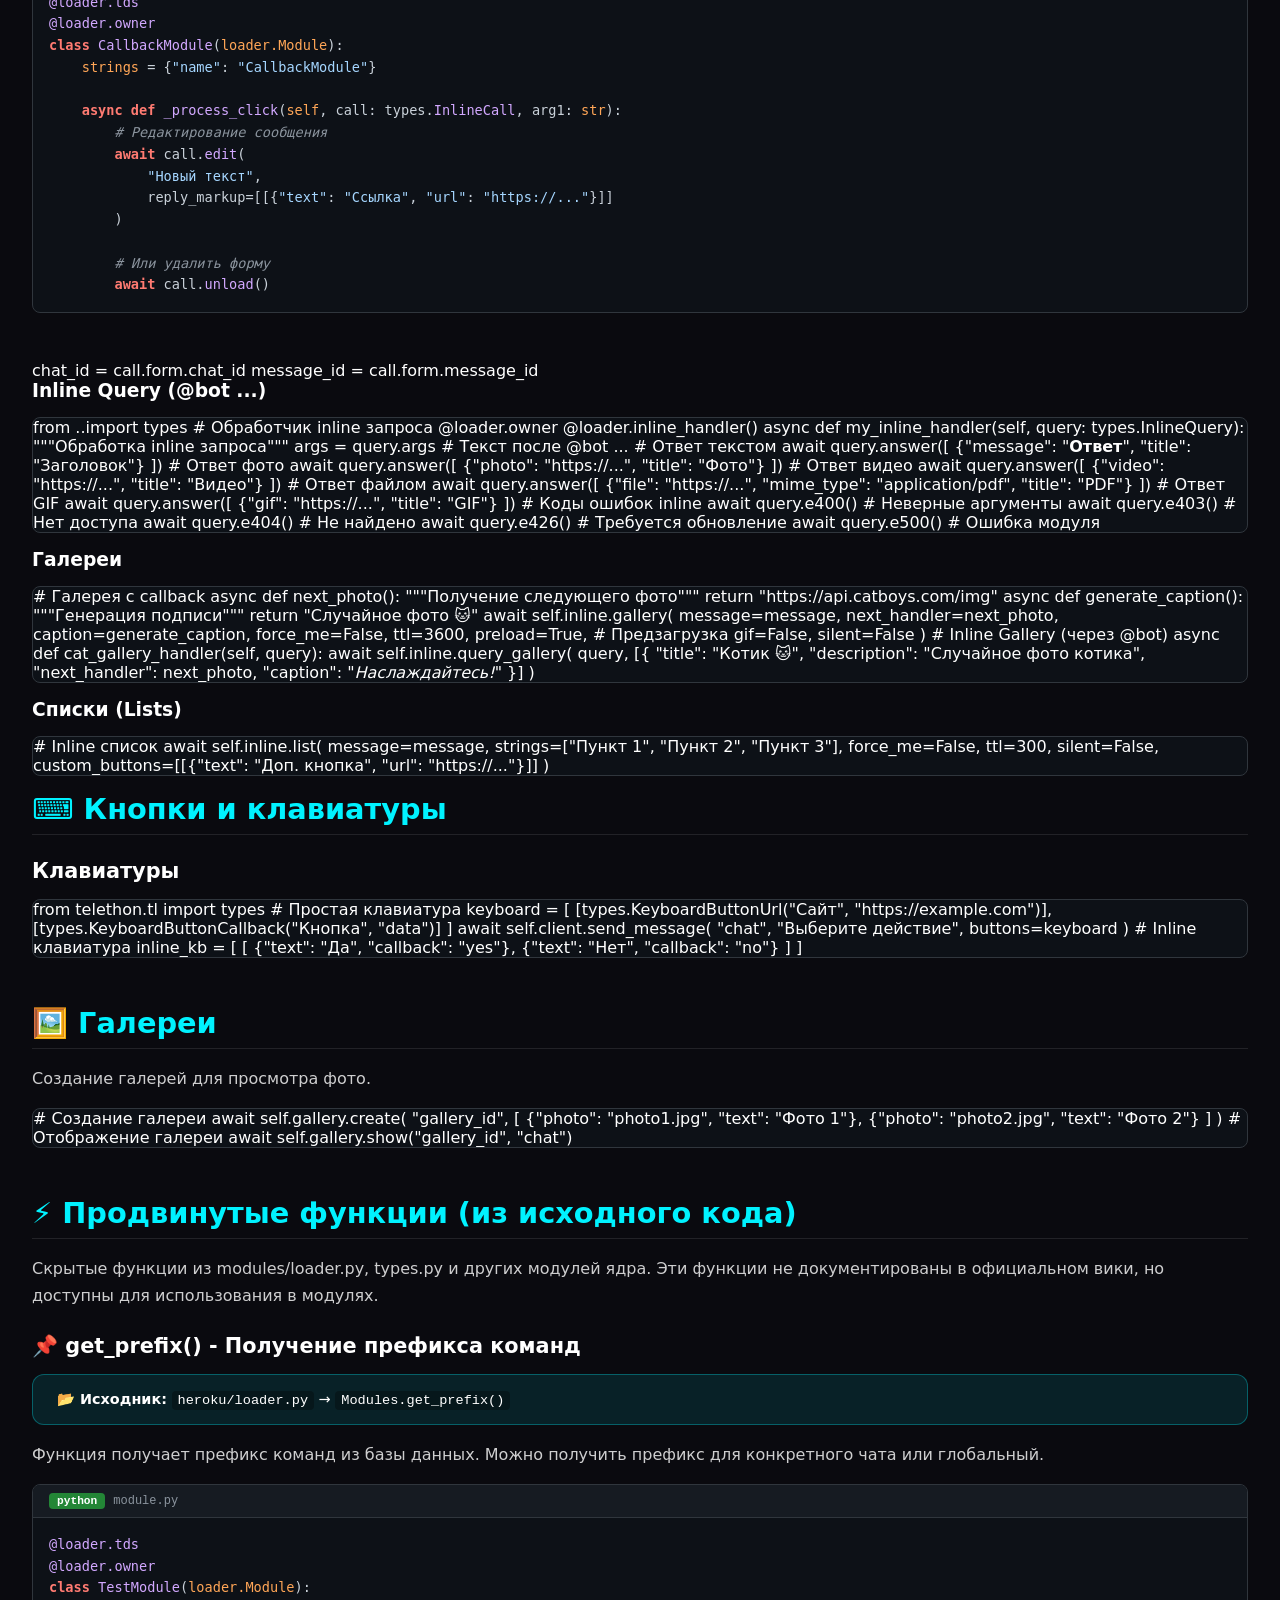
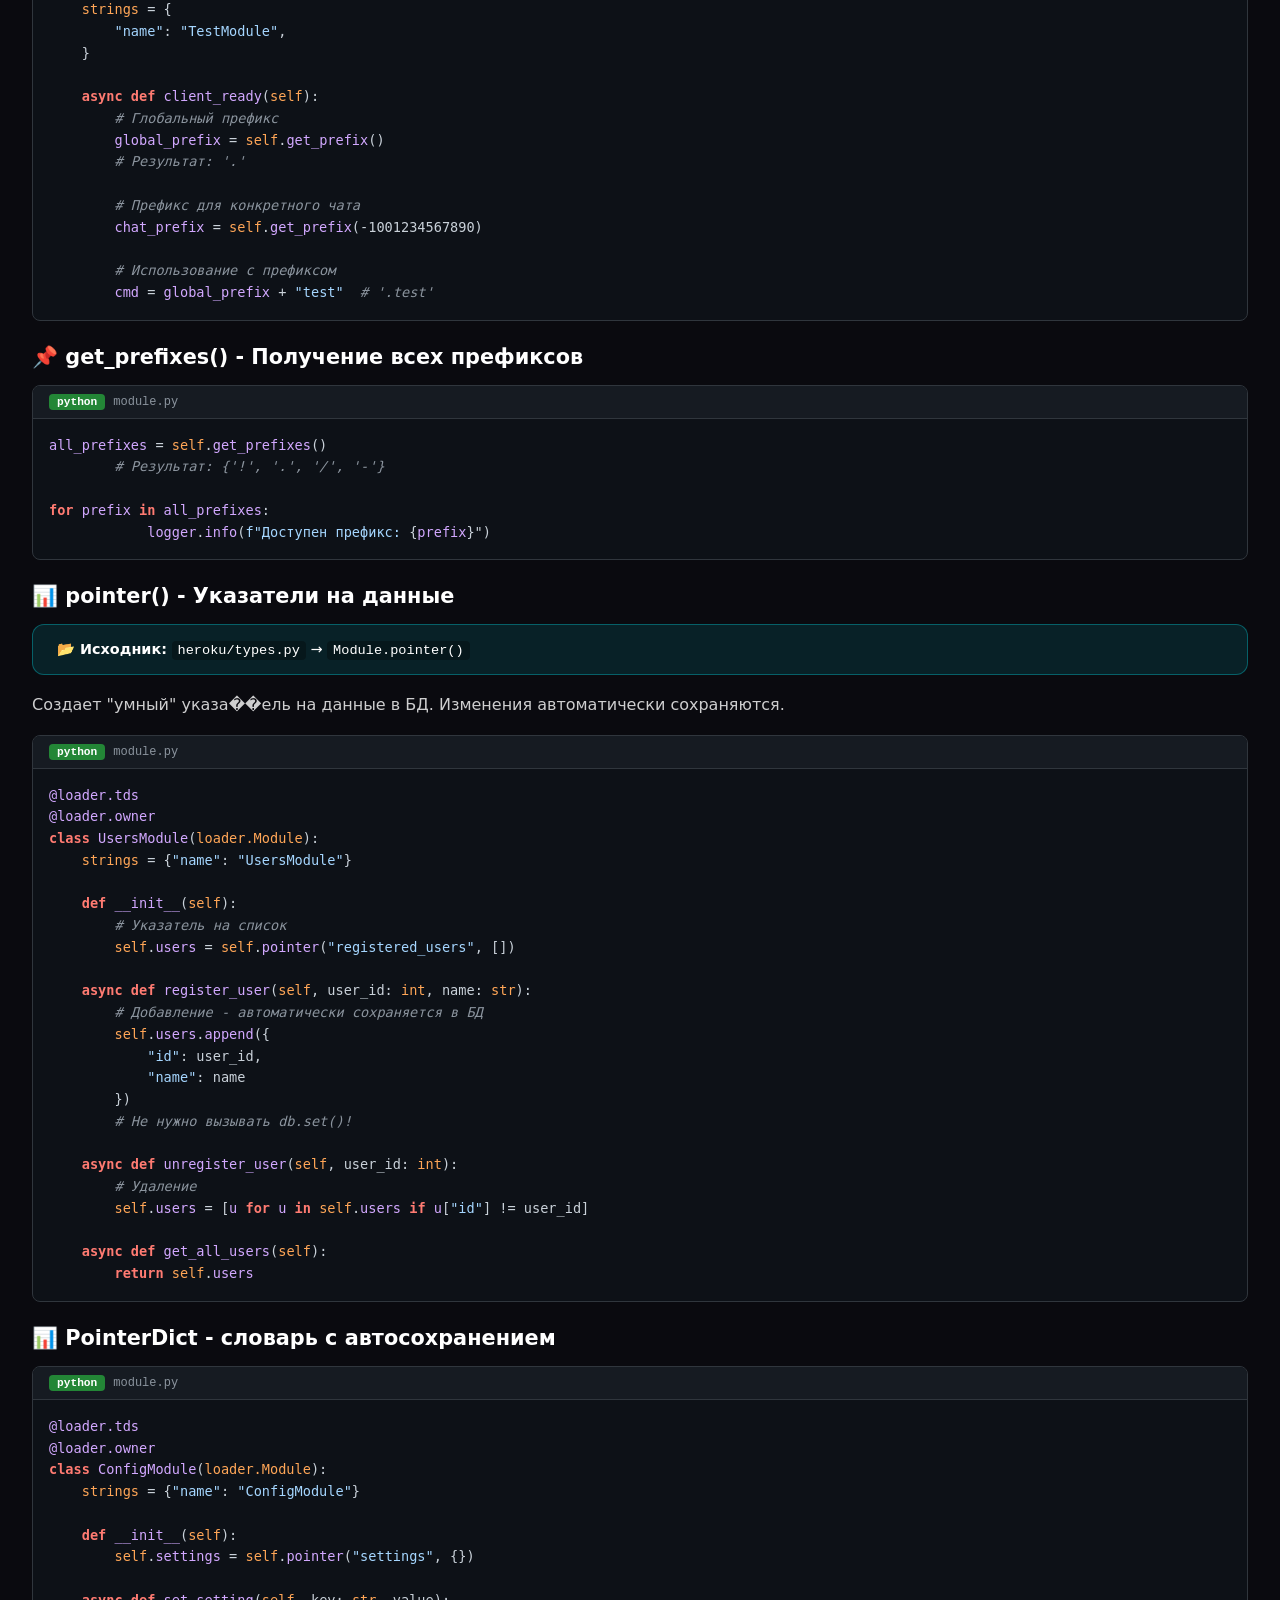
==== commit c4cb7747: "Add files via upload" ====
--- a/heroku/index.html
+++ b/heroku/index.html
@@ -339,9 +339,472 @@
             .container { padding: 1rem; }
             .card-content { padding: 1.5rem; }
         }
+
+        /* Sidebar */
+        .sidebar {
+            position: fixed;
+            left: 0;
+            top: 0;
+            width: 280px;
+            height: 100vh;
+            background: rgba(10, 10, 15, 0.95);
+            backdrop-filter: blur(20px);
+            border-right: 1px solid rgba(255, 255, 255, 0.1);
+            z-index: 1000;
+            overflow-y: auto;
+            padding: 1.5rem 0;
+            transform: translateX(-100%);
+            transition: transform 0.3s ease;
+        }
+
+        .sidebar.open {
+            transform: translateX(0);
+        }
+
+        .sidebar-header {
+            padding: 0 1.5rem 1.5rem;
+            border-bottom: 1px solid rgba(255, 255, 255, 0.1);
+            margin-bottom: 1rem;
+        }
+
+        .sidebar-title {
+            font-size: 1.2rem;
+            font-weight: 700;
+            background: linear-gradient(135deg, var(--primary), var(--secondary));
+            -webkit-background-clip: text;
+            -webkit-text-fill-color: transparent;
+            background-clip: text;
+        }
+
+        .sidebar-section {
+            margin-bottom: 1rem;
+        }
+
+        .sidebar-section-title {
+            font-size: 0.75rem;
+            text-transform: uppercase;
+            color: rgba(255, 255, 255, 0.4);
+            padding: 0.5rem 1.5rem;
+            letter-spacing: 0.1em;
+        }
+
+        .sidebar-link {
+            display: block;
+            padding: 0.6rem 1.5rem;
+            color: rgba(255, 255, 255, 0.7);
+            text-decoration: none;
+            font-size: 0.9rem;
+            transition: all 0.2s;
+            border-left: 2px solid transparent;
+        }
+
+        .sidebar-link:hover, .sidebar-link.active {
+            color: var(--primary);
+            background: rgba(0, 242, 255, 0.05);
+            border-left-color: var(--primary);
+        }
+
+        .menu-toggle {
+            position: fixed;
+            top: 1rem;
+            left: 1rem;
+            z-index: 1001;
+            width: 44px;
+            height: 44px;
+            background: rgba(10, 10, 15, 0.8);
+            backdrop-filter: blur(10px);
+            border: 1px solid rgba(255, 255, 255, 0.2);
+            border-radius: 12px;
+            cursor: pointer;
+            display: flex;
+            align-items: center;
+            justify-content: center;
+            color: #fff;
+            font-size: 1.5rem;
+        }
+
+        .menu-toggle:hover {
+            background: rgba(0, 242, 255, 0.2);
+        }
+
+        .main-content {
+            margin-left: 0;
+            padding: 2rem;
+            transition: margin-left 0.3s ease;
+        }
+
+        .main-content.shifted {
+            margin-left: 280px;
+        }
+
+        .doc-section {
+            margin-bottom: 3rem;
+            scroll-margin-top: 100px;
+        }
+
+        .doc-section h2 {
+            font-size: 1.8rem;
+            margin-bottom: 1rem;
+            color: var(--primary);
+            border-bottom: 1px solid rgba(255, 255, 255, 0.1);
+            padding-bottom: 0.5rem;
+        }
+
+        .doc-section h3 {
+            font-size: 1.3rem;
+            margin: 1.5rem 0 0.8rem;
+            color: #fff;
+        }
+
+        .doc-section p {
+            color: rgba(255, 255, 255, 0.8);
+            line-height: 1.7;
+            margin-bottom: 1rem;
+        }
+
+        .doc-section ul {
+            list-style: none;
+            margin-bottom: 1rem;
+        }
+
+        .doc-section li {
+            padding: 0.4rem 0;
+            color: rgba(255, 255, 255, 0.8);
+            padding-left: 1.5rem;
+            position: relative;
+        }
+
+        .doc-section li::before {
+            content: '▸';
+            position: absolute;
+            left: 0;
+            color: var(--primary);
+        }
+
+.code-block {
+            background: #0d1117;
+            border: 1px solid #30363d;
+            border-radius: 8px;
+            margin: 1rem 0;
+            overflow: hidden;
+        }
+
+        .code-block-header {
+            background: #161b22;
+            padding: 8px 16px;
+            border-bottom: 1px solid #30363d;
+            font-size: 0.75rem;
+            color: #8b949e;
+            display: flex;
+            align-items: center;
+            gap: 8px;
+            font-family: monospace;
+        }
+
+        .code-block-header::before {
+            content: "module.py";
+            background: #1f6feb;
+            color: white;
+            padding: 2px 8px;
+            border-radius: 4px;
+            font-size: 0.7rem;
+            font-weight: 600;
+        }
+
+        .code-block pre {
+            margin: 0;
+            padding: 16px;
+            overflow-x: auto;
+            font-family: 'Fira Code', 'Consolas', 'Monaco', 'DejaVu Sans Mono', monospace;
+            font-size: 0.85rem;
+            line-height: 1.6;
+            color: #c9d1d9;
+            white-space: pre;
+        }
+
+        .code-block pre .comment {
+            color: #8b949e;
+            font-style: italic;
+        }
+
+        .code-block pre .keyword {
+            color: #ff7b72;
+            font-weight: 600;
+        }
+
+        .code-block pre .string {
+            color: #a5d6ff;
+        }
+
+        .code-block pre .function {
+            color: #d2a8ff;
+        }
+
+        .code-block pre .number {
+            color: #79c0ff;
+        }
+
+        .code-block pre .builtin {
+            color: #ffa657;
+        }
+
+        .code-block pre .decorator {
+            color: #d2a8ff;
+        }
+
+        .code-block pre .self {
+            color: #ffa657;
+        }
+
+        .code-block pre .operator {
+            color: #ff7b72;
+        }
+
+        .code-block pre .bracket {
+            color: #8b949e;
+        }
+
+        .code-block pre .dot {
+            color: #79c0ff;
+        }
+
+        .code-block pre .attr {
+            color: #79c0ff;
+        }
+
+        .code-block pre .module {
+            color: #8b949e;
+        }
+
+        .code-example {
+            margin: 8px 0;
+        }
+
+        .info-box {
+            background: rgba(0, 242, 255, 0.1);
+            border: 1px solid rgba(0, 242, 255, 0.3);
+            border-radius: 8px;
+            padding: 12px 16px;
+            margin: 12px 0;
+            font-size: 0.9rem;
+        }
+
+        .info-box code {
+            background: rgba(0, 0, 0, 0.3);
+            padding: 2px 6px;
+            border-radius: 4px;
+            font-size: 0.85rem;
+        }
+
+        .info-box.warning {
+            background: rgba(255, 170, 0, 0.1);
+            border-color: rgba(255, 170, 0, 0.3);
+        }
+
+        .info-box.danger {
+            background: rgba(255, 0, 100, 0.1);
+            border-color: rgba(255, 0, 100, 0.3);
+        }
+
+        .feature-table {
+            width: 100%;
+            border-collapse: collapse;
+            margin: 1rem 0;
+        }
+
+        .feature-table th, .feature-table td {
+            padding: 12px 16px;
+            text-align: left;
+            border: 1px solid #30363d;
+        }
+
+        .feature-table th {
+            background: #161b22;
+            color: #58a6ff;
+            font-weight: 600;
+        }
+
+        .feature-table td {
+            color: #c9d1d9;
+        }
+
+        .feature-table tr:hover td {
+            background: rgba(255, 255, 255, 0.03);
+        }
+
+        .code-block-header {
+            background: #161b22;
+            padding: 8px 16px;
+            border-bottom: 1px solid #30363d;
+            font-size: 0.75rem;
+            color: #8b949e;
+            display: flex;
+            align-items: center;
+            gap: 8px;
+        }
+
+        .code-block-header::before {
+            content: "python";
+            background: #238636;
+            color: white;
+            padding: 2px 8px;
+            border-radius: 4px;
+            font-size: 0.7rem;
+            font-weight: 600;
+        }
+
+        .code-block pre {
+            margin: 0;
+            padding: 16px;
+            overflow-x: auto;
+            color: #c9d1d9;
+            white-space: pre-wrap;
+            word-wrap: break-word;
+        }
+
+        .code-content {
+            padding: 16px;
+            overflow-x: auto;
+            max-height: 500px;
+        }
+
+        .code-line {
+            display: block;
+            padding: 2px 0;
+            line-height: 1.8;
+        }
+
+        .code-line-num {
+            display: inline-block;
+            width: 30px;
+            color: #484f58;
+            text-align: right;
+            margin-right: 16px;
+            user-select: none;
+        }
+
+        .code-content .comment {
+            color: #8b949e;
+            font-style: italic;
+        }
+
+        .code-content .keyword {
+            color: #ff7b72;
+            font-weight: 600;
+        }
+
+        .code-content .string {
+            color: #a5d6ff;
+        }
+
+        .code-content .function {
+            color: #d2a8ff;
+        }
+
+        .code-content .number {
+            color: #79c0ff;
+        }
+
+        .code-content .builtin {
+            color: #ffa657;
+        }
+
+        .code-content .decorator {
+            color: #d2a8ff;
+        }
+
+        .code-content .self {
+            color: #ffa657;
+        }
+
+        .code-content .operator {
+            color: #ff7b72;
+        }
+
+        .code-content .bracket {
+            color: #8b949e;
+        }
+
+        .info-box {
+            background: rgba(0, 242, 255, 0.1);
+            border: 1px solid rgba(0, 242, 255, 0.3);
+            border-radius: 12px;
+            padding: 1rem 1.5rem;
+            margin: 1rem 0;
+        }
+
+        .info-box.warning {
+            background: rgba(255, 170, 0, 0.1);
+            border-color: rgba(255, 170, 0, 0.3);
+        }
+
+        .info-box.danger {
+            background: rgba(255, 0, 100, 0.1);
+            border-color: rgba(255, 0, 100, 0.3);
+        }
+
+        .feature-table {
+            width: 100%;
+            border-collapse: collapse;
+            margin: 1rem 0;
+        }
+
+        .feature-table th, .feature-table td {
+            padding: 0.8rem 1rem;
+            text-align: left;
+            border: 1px solid rgba(255, 255, 255, 0.1);
+        }
+
+        .feature-table th {
+            background: rgba(0, 242, 255, 0.1);
+            color: var(--primary);
+            font-weight: 600;
+        }
+
+        .feature-table td {
+            color: rgba(255, 255, 255, 0.8);
+        }
+
+        .feature-table tr:hover td {
+            background: rgba(255, 255, 255, 0.03);
+        }
+
+        .badge {
+            display: inline-block;
+            padding: 0.2rem 0.6rem;
+            border-radius: 6px;
+            font-size: 0.75rem;
+            font-weight: 600;
+        }
+
+        .badge-new {
+            background: rgba(0, 242, 255, 0.2);
+            color: var(--primary);
+        }
+
+        .badge-deprecated {
+            background: rgba(255, 0, 100, 0.2);
+            color: #ff0064;
+        }
+
+        .badge-feature {
+            background: rgba(119, 0, 255, 0.2);
+            color: var(--accent);
+        }
+
+        @media (max-width: 768px) {
+            .sidebar {
+                width: 100%;
+            }
+            .main-content.shifted {
+                margin-left: 0;
+            }
+        }
     </style>
 </head>
 <body>
+    <button class="menu-toggle" onclick="toggleSidebar()">☰</button>
+
     <div class="bg-animation"></div>
     <div class="pattern-bg"></div>
     <div class="grid-overlay"></div>
@@ -352,42 +815,2191 @@
     <div class="glow-orb orb-2"></div>
     <div class="glow-orb orb-3"></div>
 
-    <div class="container">
-        <div class="card" onclick="window.location.href='../index.html'">
-            <div class="card-bg"></div>
-            <div class="card-overlay"></div>
-            <div class="card-content">
-                <div>
-                    <div class="card-icon">
-                        <svg viewBox="0 0 200 200">
-                            <defs>
-                                <linearGradient id="planetGradient" x1="0%" y1="0%" x2="100%" y2="100%">
-                                    <stop offset="0%" style="stop-color:#ffffff" />
-                                    <stop offset="100%" style="stop-color:#e2e8f0" />
-                                </linearGradient>
-                                <linearGradient id="ringGradient" x1="0%" y1="0%" x2="100%" y2="0%">
-                                    <stop offset="0%" style="stop-color:#ffffff" />
-                                    <stop offset="100%" style="stop-color:#e2e8f0" />
-                                </linearGradient>
-                            </defs>
-                            <ellipse class="ring back-ring" cx="100" cy="100" rx="80" ry="20" fill="none" stroke="url(#ringGradient)" stroke-width="2" opacity="0.5" />
-                            <circle class="planet" cx="100" cy="100" r="40" fill="url(#planetGradient)" />
-                            <ellipse class="ring front-ring" cx="100" cy="100" rx="80" ry="20" fill="none" stroke="url(#ringGradient)" stroke-width="2.5" />
-                            <circle cx="140" cy="100" r="3" fill="#ffffff" />
-                            <circle cx="160" cy="100" r="2" fill="#ffffff" />
-                            <circle cx="120" cy="95" r="2" fill="#ffffff" />
-                            <circle cx="180" cy="102" r="1" fill="#ffffff" />
-                        </svg>
-                    </div>
-                    <h2>Heroku Documentation</h2>
-                    <p>Сборник важной информации о Heroku.</p>
-                </div>
-                <a href="../index.html" class="btn btn-primary">← Назад на главную</a>
-            </div>
+    <!-- Sidebar -->
+    <nav class="sidebar" id="sidebar">
+        <div class="sidebar-header">
+            <div class="sidebar-title">📚 Heroku Docs</div>
         </div>
-    </div>
+        <div class="sidebar-section">
+            <div class="sidebar-section-title">Введение</div>
+            <a href="#overview" class="sidebar-link">Обзор проекта</a>
+            <a href="#installation" class="sidebar-link">Установка</a>
+            <a href="#requirements" class="sidebar-link">Требования</a>
+        </div>
+        <div class="sidebar-section">
+            <div class="sidebar-section-title">Основы модулей</div>
+            <a href="#module-structure" class="sidebar-link">Структура модуля</a>
+            <a href="#decorators" class="sidebar-link">Декораторы и права</a>
+            <a href="#utils" class="sidebar-link">Utils - утилиты</a>
+            <a href="#client" class="sidebar-link">Client и API</a>
+            <a href="#events" class="sidebar-link">События</a>
+        </div>
+        <div class="sidebar-section">
+            <div class="sidebar-section-title">База данных</div>
+            <a href="#database" class="sidebar-link">Работа с БД</a>
+            <a href="#redis" class="sidebar-link">Redis</a>
+        </div>
+        <div class="sidebar-section">
+            <div class="sidebar-section-title">Продвинутое</div>
+            <a href="#advanced-functions" class="sidebar-link">Скрытые функции</a>
+            <a href="#chat-creation" class="sidebar-link">Создание чатов</a>
+            <a href="#langpacks" class="sidebar-link">Языковые пакеты</a>
+            <a href="#premium-emoji" class="sidebar-link">Premium и эмодзи</a>
+            <a href="#advanced-inline" class="sidebar-link">Продвинутый Inline</a>
+            <a href="#inline" class="sidebar-link">Inline формы и кнопки</a>
+            <a href="#galleries" class="sidebar-link">Галереи и списки</a>
+            <a href="#security" class="sidebar-link">Безопасность</a>
+        </div>
+        <div class="sidebar-section">
+            <div class="sidebar-section-title">Сравнение</div>
+            <a href="#vs-hikka" class="sidebar-link">vs Hikka</a>
+            <a href="#vs-legacy" class="sidebar-link">vs Legacy</a>
+        </div>
+    </nav>
+
+    <main class="main-content" id="mainContent">
+        <div class="doc-section" id="overview">
+            <h2>📌 Обзор проекта Heroku</h2>
+            <p>Heroku — это продвинутый Telegram userbot с улучшенной безопасностью и современными функциями. Основан на Hikka, но имеет дополнительные улучшения и исправления.</p>
+            <div class="info-box">
+                <strong>💡 Важно:</strong> Этот проект является форком Hikka от coddrago с дополнительными патчами и улучшениями.
+            </div>
+        </div>
+
+        <div class="doc-section" id="installation">
+            <h2>⚙️ Установка</h2>
+            <h3>VPS/VDS (Ubuntu/Debian)</h3>
+            <div class="code-block">
+<span class="comment"># Обновление и установка зависимостей</span>
+<span class="keyword">sudo</span> apt update && <span class="keyword">sudo</span> apt install git python3 -y
+
+<span class="comment"># Клонирование репозитория</span>
+git clone https://github.com/coddrago/Heroku
+cd Heroku
+
+<span class="comment"># Создание виртуального окружения</span>
+python3 -m venv .venv
+<span class="keyword">source</span> .venv/bin/activate
+
+<span class="comment"># Установка зависимостей</span>
+pip install -r requirements.txt
+
+<span class="comment"># Запуск</span>
+python3 -m heroku
+            </div>
+            <h3>Аргументы запуска</h3>
+            <ul>
+                <li><code>--proxy-pass</code> — открыть SSH туннель для веб-интерфейса</li>
+                <li><code>--no-web</code> — установить без веб-интерфейса (консоль)</li>
+                <li><code>--root</code> — для пользователей root</li>
+            </ul>
+        </div>
+
+        <div class="doc-section" id="requirements">
+            <h2>📋 Требования</h2>
+            <ul>
+                <li><strong>Python:</strong> 3.10+</li>
+                <li><strong>API:</strong> API_ID и API_HASH с my.telegram.org</li>
+                <li><strong>ОС:</strong> Linux, WSL, Android (UserLAnd)</li>
+            </ul>
+        </div>
+
+        <div class="doc-section" id="module-structure">
+            <h2>📦 Структура модуля</h2>
+            <p>Модули в Heroku располагаются в папке <code>heroku/modules/</code>. Каждый модуль — это Python файл с определенной структурой.</p>
+            <div class="code-block">
+<span class="comment"># heroku/modules/example.py</span>
+<span class="comment"># -*- coding: utf-8 -*-</span>
+
+<span class="keyword">import</span> asyncio
+<span class="keyword">import</span> logging
+<span class="keyword">from</span> ..<span class="keyword">import</span> <span class="string">loader, utils</span>
+
+<span class="keyword">logger</span> = logging.<span class="function">getLogger</span>(__name__)
+
+<span class="keyword">@</span>loader.<span class="function">tds</span>
+<span class="keyword">@</span>loader.<span class="function">owner</span>
+<span class="keyword">class</span> <span class="function">ExampleModule</span>(loader.<span class="function">Module</span>):
+    <span class="string">"""Пример модуля с документацией"""</span>
+    
+    <span class="keyword">strings</span> = {
+        <span class="string">"name"</span>: <span class="string">"ExampleModule"</span>,
+        <span class="string">"hello"</span>: <span class="string">"Привет! Это пример модуля."</span>,
+        <span class="string">"help"</span>: <span class="string">"Использование: .example [команда]"</span>,
+        <span class="string">"_cmd_doc_example"</span>: <span class="string">"Основная команда модуля"</span>
+    }
+    
+    <span class="keyword">strings_ru</span> = {
+        <span class="string">"hello"</span>: <span class="string">"Привет! Это пример модуля."</span>
+    }
+    
+    <span class="keyword">def</span> <span class="function">__init__</span>(self):
+        <span class="function">self</span>.<span class="function">config</span> = loader.<span class="function">ConfigAttribute</span>(self.<span class="function">__class__</span>.<span class="function">__name__</span>)
+    
+    <span class="keyword">async def</span> <span class="function">client_ready</span>(self):
+        <span class="string">"""Вызывается при готовности клиента"""</span>
+        <span class="function">logger</span>.<span class="function">info</span>(<span class="string">"ExampleModule загружен"</span>)
+        <span class="keyword">await</span> self.<span class="function">inline</span>.<span class="function">answer</span>(
+            <span class="string">"Бот готов!"</span>,
+            <span class="string">"<b>ExampleModule загружен</b>"</span>
+        )
+    
+    <span class="keyword">async def</span> <span class="function">on_dlmod</span>(self, client, db):
+        <span class="string">"""Вызывается при установке модуля"""</span>
+        <span class="function">logger</span>.<span class="function">info</span>(<span class="string">"Модуль установлен"</span>)
+    
+    <span class="keyword">async def</span> <span class="function">on_unload</span>(self):
+        <span class="string">"""Вызывается при выгрузке модуля"""</span>
+        <span class="function">logger</span>.<span class="function">info</span>(<span class="string">"Модуль выгружен"</span>)
+    
+    <span class="keyword">@</span>loader.<span class="function">command</span>()
+    <span class="keyword">async def</span> <span class="function">example_cmd</span>(self, message: <span class="function">Message</span>):
+        <span class="string">"""Команда .example"""</span>
+        <span class="keyword">await</span> utils.<span class="function">answer</span>(
+            message,
+            self.<span class="function">strings</span>[<span class="string">"hello"</span>]
+        )
+            </div>
+        </div>
+
+        <div class="doc-section" id="decorators">
+            <h2>🏷️ Декораторы</h2>
+            <p>Heroku предоставляет различные декораторы для управления доступом и функциональностью команд.</p>
+            <h3>Права доступа</h3>
+            <table class="feature-table">
+                <thead>
+                    <tr>
+                        <th>Декоратор</th>
+                        <th>Описание</th>
+                        <th>Доступ</th>
+                    </tr>
+                </thead>
+                <tbody>
+                    <tr>
+                        <td><code>@loader.owner</code></td>
+                        <td>Только владелец бота</td>
+                        <td><span class="badge badge-feature">Владелец</span></td>
+                    </tr>
+                    <tr>
+                        <td><code>@loader.sudo</code></td>
+                        <td>Супер-пользователи</td>
+                        <td><span class="badge badge-feature">Sudo</span></td>
+                    </tr>
+                    <tr>
+                        <td><code>@loader.support</code></td>
+                        <td>Пользователи поддержки</td>
+                        <td><span class="badge badge-feature">Support</span></td>
+                    </tr>
+                    <tr>
+                        <td><code>@loader.admin</code></td>
+                        <td>Администраторы бота</td>
+                        <td><span class="badge badge-feature">Админ</span></td>
+                    </tr>
+                    <tr>
+                        <td><code>@loader.unrestricted</code></td>
+                        <td>Все пользователи</td>
+                        <td>Все</td>
+                    </tr>
+                    <tr>
+                        <td><code>@loader.pm</code></td>
+                        <td>Только в личных сообщениях</td>
+                        <td>PM</td>
+                    </tr>
+                </tbody>
+            </table>
+            
+            <h3>Групповые права (для чатов)</h3>
+            <table class="feature-table">
+                <thead>
+                    <tr>
+                        <th>Декоратор</th>
+                        <th>Описание</th>
+                    </tr>
+                </thead>
+                <tbody>
+                    <tr><td><code>@loader.group_owner</code></td><td>Владелец чата</td></tr>
+                    <tr><td><code>@loader.group_admin</code></td><td>Админ чата</td></tr>
+                    <tr><td><code>@loader.group_admin_invite_users</code></td><td>Может приглашать</td></tr>
+                    <tr><td><code>@loader.group_admin_ban_users</code></td><td>Может банить</td></tr>
+                    <tr><td><code>@loader.group_admin_delete_messages</code></td><td>Может удалять</td></tr>
+                    <tr><td><code>@loader.group_admin_pin_messages</code></td><td>Может закреплять</td></tr>
+                    <tr><td><code>@loader.group_member</code></td><td>Любой участник</td></tr>
+                </tbody>
+            </table>
+
+            <h3>Типы команд</h3>
+            <table class="feature-table">
+                <thead>
+                    <tr>
+                        <th>Декоратор</th>
+                        <th>Описание</th>
+                    </tr>
+                </thead>
+                <tbody>
+                    <tr>
+                        <td><code>@loader.command()</code></td>
+                        <td>Команда бота (префикс .)</td>
+                    </tr>
+                    <tr>
+                        <td><code>@loader.command("name")</code></td>
+                        <td>Команда с кастомным именем</td>
+                    </tr>
+                    <tr>
+                        <td><code>@loader.inline_handler()</code></td>
+                        <td>Inline обработчик (@bot ...)</td>
+                    </tr>
+                    <tr>
+                        <td><code>@loader.callback_handler()</code></td>
+                        <td>Обработчик callback кнопок</td>
+                    </tr>
+                    <tr>
+                        <td><code>@loader.watcher()</code></td>
+                        <td>Отслеживание всех сообщений</td>
+                    </tr>
+                    <tr>
+                        <td><code>@loader.loop(interval=5)</code></td>
+                        <td>Запускает цикл с интервалом</td>
+                    </tr>
+                </tbody>
+            </table>
+
+            <h3>Фильтры команд</h3>
+            <div class="code-block">
+<span class="comment"># Фильтры для команд и watcher'ов</span>
+
+<span class="comment"># Только исходящие сообщения</span>
+<span class="keyword">@</span>loader.<span class="function">command</span>(<span class="function">out</span>=<span class="keyword">True</span>)
+<span class="keyword">async def</span> <span class="function">out_cmd</span>(self, message):
+    <span class="string">"""Сработает только на исходящие"""</span>
+
+<span class="comment"># Только входящие сообщения</span>
+<span class="keyword">@</span>loader.<span class="function">command</span>(<span class="function">in</span>=<span class="keyword">True</span>)
+<span class="keyword">async def</span> <span class="function">in_cmd</span>(self, message):
+    <span class="string">"""Сработает только на входящие"""</span>
+
+<span class="comment"># Только личные сообщения</span>
+<span class="keyword">@</span>loader.<span class="function">command</span>(<span class="function">only_pm</span>=<span class="keyword">True</span>)
+<span class="keyword">async def</span> <span class="function">pm_cmd</span>(self, message):
+    <span class="string">"""Сработает только в PM"""</span>
+
+<span class="comment"># Только группы</span>
+<span class="keyword">@</span>loader.<span class="function">command</span>(<span class="function">only_groups</span>=<span class="keyword">True</span>)
+<span class="keyword">async def</span> <span class="function">group_cmd</span>(self, message):
+    <span class="string">"""Сработает только в чатах"""</span>
+
+<span class="comment"># Только каналы</span>
+<span class="keyword">@</span>loader.<span class="function">command</span>(<span class="function">only_channels</span>=<span class="keyword">True</span>)
+<span class="keyword">async def</span> <span class="function">channel_cmd</span>(self, message):
+    <span class="string">"""Сработает только в каналах"""</span>
+
+<span class="comment"># Только с медиа</span>
+<span class="keyword">@</span>loader.<span class="function">command</span>(<span class="function">only_media</span>=<span class="keyword">True</span>)
+<span class="keyword">async def</span> <span class="function">media_cmd</span>(self, message):
+    <span class="string">"""Сработает только на сообщения с медиа"""</span>
+
+<span class="comment"># Только фото</span>
+<span class="keyword">@</span>loader.<span class="function">command</span>(<span class="function">only_photos</span>=<span class="keyword">True</span>)
+<span class="keyword">async def</span> <span class="function">photo_cmd</span>(self, message):
+    <span class="string">"""Сработает только на фото"""</span>
+
+<span class="comment"># Только видео</span>
+<span class="keyword">@</span>loader.<span class="function">command</span>(<span class="function">only_videos</span>=<span class="keyword">True</span>)
+<span class="keyword">async def</span> <span class="function">video_cmd</span>(self, message):
+    <span class="string">"""Сработает только на видео"""</span>
+
+<span class="comment"># Только стикеры</span>
+<span class="keyword">@</span>loader.<span class="function">command</span>(<span class="function">only_stickers</span>=<span class="keyword">True</span>)
+<span class="keyword">async def</span> <span class="function">sticker_cmd</span>(self, message):
+    <span class="string">"""Сработает только на стикеры"""</span>
+
+<span class="comment"># Только документы</span>
+<span class="keyword">@</span>loader.<span class="function">command</span>(<span class="function">only_docs</span>=<span class="keyword">True</span>)
+<span class="keyword">async def</span> <span class="function">doc_cmd</span>(self, message):
+    <span class="string">"""Сработает только на документы"""</span>
+
+<span class="comment"># Текст начинается с...</span>
+<span class="keyword">@</span>loader.<span class="function">command</span>(<span class="function">startswith</span>=<span class="string">"привет"</span>)
+<span class="keyword">async def</span> <span class="function">start_cmd</span>(self, message):
+    <span class="string">"""Сработает если текст начинается с 'привет'"""</span>
+
+<span class="comment"># Текст содержит...</span>
+<span class="keyword">@</span>loader.<span class="function">command</span>(<span class="function">contains</span>=<span class="string">"тест"</span>)
+<span class="keyword">async def</span> <span class="function">contain_cmd</span>(self, message):
+    <span class="string">"""Сработает если текст содержит 'тест'"""</span>
+
+<span class="comment"># Регулярное выражение</span>
+<span class="keyword">@</span>loader.<span class="function">command</span>(<span class="function">regex</span>=<span class="string">r"\d+"</span>)
+<span class="keyword">async def</span> <span class="function">regex_cmd</span>(self, message):
+    <span class="string">"""Сработает если есть цифры"""</span>
+
+<span class="comment"># Только от конкретного пользователя</span>
+<span class="keyword">@</span>loader.<span class="function">command</span>(<span class="function">from_id</span>=123456789)
+<span class="keyword">async def</span> <span class="function">user_cmd</span>(self, message):
+    <span class="string">"""Сработает только от пользователя с ID 123456789"""</span>
+
+<span class="comment"># Только из конкретного чата</span>
+<span class="keyword">@</span>loader.<span class="function">command</span>(<span class="function">chat_id</span>=-1001234567890)
+<span class="keyword">async def</span> <span class="function">chat_cmd</span>(self, message):
+    <span class="string">"""Сработает только из чата с указанным ID"""</span>
+
+<span class="comment"># Только команды бота (игнорировать другие)</span>
+<span class="keyword">@</span>loader.<span class="function">command</span>(<span class="function">only_commands</span>=<span class="keyword">True</span>)
+<span class="keyword">async def</span> <span class="function">bot_cmd</span>(self, message):
+    <span class="string">"""Сработает только на команды юзербота"""</span>
+
+<span class="comment"># Игнорировать команды бота</span>
+<span class="keyword">@</span>loader.<span class="function">command</span>(<span class="function">no_commands</span>=<span class="keyword">True</span>)
+<span class="keyword">async def</span> <span class="function">no_cmd</span>(self, message):
+    <span class="string">"""Сработает на все сообщения кроме команд"""</span>
+            </div>
+
+            <h3>Циклы (Loops)</h3>
+            <div class="code-block">
+<span class="comment"># Простой цикл - запускается автоматически</span>
+<span class="keyword">@</span>loader.<span class="function">loop</span>(<span class="function">interval</span>=60, <span class="function">autostart</span>=<span class="keyword">True</span>)
+<span class="keyword">async def</span> <span class="function">my_loop</span>(self):
+    <span class="string">"""Выполняется каждые 60 секунд"""</span>
+    <span class="function">logger</span>.<span class="function">info</span>(<span class="string">"Цикл работает!"</span>)
+
+<span class="comment"># Цикл с управлением через БД</span>
+<span class="keyword">@</span>loader.<span class="function">loop</span>(
+    <span class="function">interval</span>=30,
+    <span class="function">autostart</span>=<span class="keyword">False</span>,
+    <span class="function">stop_clause</span>=<span class="string">"my_loop_active"</span>
+)
+<span class="keyword">async def</span> <span class="function">controlled_loop</span>(self):
+    <span class="string">"""Управляется через БД: db.set('my_loop_active', True/False)"""</span>
+    <span class="function">logger</span>.<span class="function">info</span>(<span class="string">"Контролируемый цикл"</span>)
+
+<span class="comment"># Включение цикла вручную</span>
+<span class="keyword">@</span>loader.<span class="function">command</span>()
+<span class="keyword">async def</span> <span class="function">start_loop_cmd</span>(self, message):
+    <span class="string">"""Включить цикл"""</span>
+    self.<span class="function">my_loop</span>.<span class="function">status</span> = <span class="keyword">True</span>
+    <span class="keyword">await</span> utils.<span class="function">answer</span>(message, <span class="string">"Цикл включен!"</span>)
+            </div>
+
+            <h3>Переводы команд</h3>
+            <div class="code-block">
+<span class="comment"># Динамический перевод команд</span>
+<span class="keyword">@</span>loader.<span class="function">tds</span>
+<span class="keyword">class</span> <span class="function">TranslatedModule</span>(loader.<span class="function">Module</span>):
+    <span class="keyword">strings</span> = {
+        <span class="string">"name"</span>: <span class="string">"TranslatedModule"</span>,
+        <span class="string">"_cmd_doc_hello"</span>: <span class="string">"Сказать привет"</span>,
+        <span class="string">"_ihandle_doc_test"</span>: <span class="string">"Тестовая inline команда"</span>,
+        <span class="string">"_cls_doc"</span>: <span class="string">"Модуль с переводами"</span>
+    }
+    
+    <span class="comment"># Перевод на русский</span>
+    <span class="keyword">strings_ru</span> = {
+        <span class="string">"_cmd_doc_hello"</span>: <span class="string">"Сказать привет"</span>,
+        <span class="string">"_cls_doc"</span>: <span class="string">"Модуль с переводами"</span>
+    }
+    
+    <span class="comment"># Перевод на украинский</span>
+    <span class="keyword">strings_ua</span> = {
+        <span class="string">"_cmd_doc_hello"</span>: <span class="string">"Сказати привіт"</span>
+    }
+            </div>
+        </div>
+
+        <div class="doc-section" id="utils">
+            <h2>🛠️ Utils - утилиты и функции</h2>
+            <p>Модуль <code>utils</code> предоставляет множество helper функций.</p>
+            
+            <h3>Ответ на сообщение</h3>
+            <div class="code-block">
+<span class="comment"># Ответ на команду</span>
+<span class="keyword">await</span> utils.<span class="function">answer</span>(message, <span class="string">"Текст ответа"</span>)
+
+<span class="comment"># Ответ с форматированием</span>
+<span class="keyword">await</span> utils.<span class="function">answer</span>(
+    message,
+    <span class="string">"<b>Жирный</b> и <i>курсив</i>"</span>,
+    <span class="function">reply_markup</span>=buttons
+)
+
+<span class="comment"># Ответ в личку</span>
+<span class="keyword">await</span> utils.<span class="function">answer</span>(
+    message,
+    <span class="string">"Ответ в PM"</span>,
+    <span class="function">reply_to</span>=message.<span class="function">id</span>,
+    <span class="function">as_owner</span>=<span class="keyword">True</span>
+)
+            </div>
+
+            <h3>Работа с аргументами</h3>
+            <div class="code-block">
+<span class="comment"># Получить все аргументы как строку</span>
+args = utils.<span class="function">get_args_raw</span>(message)
+<span class="comment"># .команда привет мир -> "привет мир"</span>
+
+<span class="comment"># Получить аргументы как список</span>
+args = utils.<span class="function">get_args</span>(message)
+<span class="comment"># .команда привет мир -> ["привет", "мир"]</span>
+
+<span class="comment"># Получить конкретный аргумент</span>
+arg1 = utils.<span class="function">get_arg</span>(message, 0)
+arg2 = utils.<span class="function">get_arg</span>(message, 1)
+
+<span class="comment"># Проверить наличие аргументов</span>
+<span class="keyword">if</span> <span class="keyword">not</span> utils.<span class="function">get_args</span>(message):
+    <span class="keyword">await</span> utils.<span class="function">answer</span>(message, <span class="string">"Нужны аргументы!"</span>)
+    <span class="keyword">return</span>
+            </div>
+
+            <h3>Экранирование и безопасность</h3>
+            <div class="code-block">
+<span class="comment"># Экранирование HTML</span>
+safe_text = utils.<span class="function">escape_html</span>(user_input)
+<span class="comment"># < -> &lt;</span>
+
+<span class="comment"># Экранирование Markdown</span>
+safe_text = utils.<span class="function">escape_markdown</span>(user_input)
+
+<span class="comment"># Безопасная переменная (защита от инъекций)</span>
+<span class="function">safe_var</span> = utils.<span class="function">secure_html</span>(user_input)
+            </div>
+
+            <h3>Работа с DM</h3>
+            <div class="code-block">
+<span class="comment"># Проверка в личке ли</span>
+<span class="keyword">if</span> utils.<span class="function">is_pm</span>(message):
+    <span class="comment">"""В личке"""</span>
+
+<span class="comment"># Проверка в группе</span>
+<span class="keyword">if</span> utils.<span class="function">is_group</span>(message):
+    <span class="comment">"""В группе"""</span>
+
+<span class="comment"># Проверка в канале</span>
+<span class="keyword">if</span> utils.<span class="function">is_channel</span>(message):
+    <span class="comment">"""В канале"""</span>
+            </div>
+
+            <h3>Синхронное выполнение</h3>
+            <div class="code-block">
+<span class="comment"># Выполнить синхронный код в асинхронном контексте</span>
+result = <span class="keyword">await</span> utils.<span class="function">run_sync</span>(time.<span class="function">sleep</span>, 1)
+<span class="comment"># await run_sync(sync_function, arg1, arg2, ...)</span>
+            </div>
+
+            <h3>Работа с байтами</h3>
+            <div class="code-block">
+<span class="comment"># Скачать файл в байты</span>
+file_bytes = <span class="keyword">await</span> utils.<span class="function">download_media</span>(message)
+<span class="comment"># bytes = await download_media(message, allow_cache=False)</span>
+
+<span class="comment"># Получить имя файла</span>
+filename = utils.<span class="function">get_filename</span>(message)
+
+<span class="comment"># Получить расширение</span>
+ext = utils.<span class="function">get_extension</span>(message)
+            </div>
+
+            <h3>Генерация случайных данных</h3>
+            <div class="code-block">
+<span class="comment"># Случайный ID</span>
+random_id = utils.<span class="function">generate_id</span>()
+
+<span class="comment"># Случайная строка</span>
+random_str = utils.<span class="function">rand</span>(<span class="number">16</span>)
+
+<span class="comment"># ASCII лицо (¯\\_(ツ)_/¯)</span>
+face = utils.<span class="function">ascii_face</span>()
+            </div>
+        </div>
+<h2>🔌 Client и API</h2>
+            <p>Доступ к Telegram API через объект <code>self.client</code> (Telethon).</p>
+            
+            <h3>📥 get_me() - Информация о пользователе</h3>
+            <div class="code-block">
+                <div class="code-block-header">module.py</div>
+                <pre><span class="decorator">@loader.tds</span>
+<span class="decorator">@loader.owner</span>
+<span class="keyword">class</span> <span class="function">ClientModule</span>(<span class="builtin">loader.Module</span>):
+    <span class="builtin">strings</span> = {<span class="string">"name"</span>: <span class="string">"ClientModule"</span>}
+    <span class="builtin">strings_ru</span> = {<span class="string">"_cmd_doc_myid"</span>: <span class="string">"Показать мой ID"</span>}
+
+    <span class="decorator">@loader.command</span>()
+    <span class="keyword">async def</span> <span class="function">myid_cmd</span>(<span class="self">self</span>, message):
+        <span class="string">"Показать мой ID"</span>
+        <span class="function">me</span> = <span class="keyword">await</span> <span class="self">self</span>.<span class="function">client</span>.<span class="function">get_me</span>()
+        <span class="keyword">await</span> <span class="function">utils</span>.<span class="function">answer</span>(message, <span class="string">f"Твой ID: </span>{<span class="function">me</span>.<span class="function">id</span>}")
+</pre>
+            </div>
+
+            <h3>📤 send_message() - Отправка сообщений</h3>
+            <div class="code-block">
+                <div class="code-block-header">module.py</div>
+                <pre><span class="decorator">@loader.tds</span>
+<span class="decorator">@loader.owner</span>
+<span class="keyword">class</span> <span class="function">SendModule</span>(<span class="builtin">loader.Module</span>):
+    <span class="builtin">strings</span> = {<span class="string">"name"</span>: <span class="string">"SendModule"</span>}
+
+    <span class="decorator">@loader.command</span>()
+    <span class="keyword">async def</span> <span class="function">send_cmd</span>(<span class="self">self</span>, message):
+        <span class="comment"># Отправка сообщения</span>
+        <span class="keyword">await</span> <span class="self">self</span>.<span class="function">client</span>.<span class="function">send_message</span>(
+            <span class="string">"username"</span>,
+            <span class="string">"Привет!"</span>
+        )
+</pre>
+            </div>
+
+            <h3>📎 send_file() - Отправка файлов</h3>
+            <div class="code-block">
+                <div class="code-block-header">module.py</div>
+                <pre><span class="decorator">@loader.tds</span>
+<span class="decorator">@loader.owner</span>
+<span class="keyword">class</span> <span class="function">FileModule</span>(<span class="builtin">loader.Module</span>):
+    <span class="builtin">strings</span> = {<span class="string">"name"</span>: <span class="string">"FileModule"</span>}
+
+    <span class="decorator">@loader.command</span>()
+    <span class="keyword">async def</span> <span class="function">file_cmd</span>(<span class="self">self</span>, message):
+        <span class="comment"># Отправка файла</span>
+        <span class="keyword">await</span> <span class="self">self</span>.<span class="function">client</span>.<span class="function">send_file</span>(
+            <span class="string">"chat_id"</span>,
+            <span class="string">"path/to/file.jpg"</span>
+        )
+</pre>
+            </div>
+
+            <h3>📥 get_messages() - Получение сообщений</h3>
+            <div class="code-block">
+                <div class="code-block-header">module.py</div>
+                <pre><span class="decorator">@loader.tds</span>
+<span class="decorator">@loader.owner</span>
+<span class="keyword">class</span> <span class="function">MsgModule</span>(<span class="builtin">loader.Module</span>):
+    <span class="builtin">strings</span> = {<span class="string">"name"</span>: <span class="string">"MsgModule"</span>}
+
+    <span class="decorator">@loader.command</span>()
+    <span class="keyword">async def</span> <span class="function">msgs_cmd</span>(<span class="self">self</span>, message):
+        <span class="function">messages</span> = <span class="keyword">await</span> <span class="self">self</span>.<span class="function">client</span>.<span class="function">get_messages</span>(
+            <span class="string">"chat"</span>,
+            limit=10
+        )
+        <span class="keyword">for</span> <span class="function">msg</span> <span class="keyword">in</span> <span class="function">messages</span>:
+            <span class="function">logger</span>.<span class="function">info</span>(<span class="function">msg</span>.<span class="function">text</span>)
+</pre>
+            </div>
+
+            <h3>🗑️ delete_messages() - Удаление сообщений</h3>
+            <div class="code-block">
+                <div class="code-block-header">module.py</div>
+                <pre><span class="decorator">@loader.tds</span>
+<span class="decorator">@loader.owner</span>
+<span class="keyword">class</span> <span class="function">DelModule</span>(<span class="builtin">loader.Module</span>):
+    <span class="builtin">strings</span> = {<span class="string">"name"</span>: <span class="string">"DelModule"</span>}
+
+    <span class="decorator">@loader.command</span>()
+    <span class="keyword">async def</span> <span class="function">del_cmd</span>(<span class="self">self</span>, message):
+        <span class="function">messages</span> = <span class="keyword">await</span> <span class="self">self</span>.<span class="function">client</span>.<span class="function">get_messages</span>(message.<span class="function">chat_id</span>, limit=5)
+        <span class="keyword">await</span> <span class="self">self</span>.<span class="function">client</span>.<span class="function">delete_messages</span>(
+            message.<span class="function">chat_id</span>,
+            [<span class="function">msg</span>.<span class="function">id</span> <span class="keyword">for</span> <span class="function">msg</span> <span class="keyword">in</span> <span class="function">messages</span>]
+        )
+</pre>
+            </div>
+
+            <h3>👤 get_entity() - Работа с entity</h3>
+            <div class="code-block">
+                <div class="code-block-header">module.py</div>
+                <pre><span class="decorator">@loader.tds</span>
+<span class="decorator">@loader.owner</span>
+<span class="keyword">class</span> <span class="function">EntityModule</span>(<span class="builtin">loader.Module</span>):
+    <span class="builtin">strings</span> = {<span class="string">"name"</span>: <span class="string">"EntityModule"</span>}
+
+    <span class="decorator">@loader.command</span>()
+    <span class="keyword">async def</span> <span class="function">entity_cmd</span>(<span class="self">self</span>, message):
+        <span class="comment"># Получение чата/пользователя с кэшированием</span>
+        <span class="function">chat</span> = <span class="keyword">await</span> <span class="self">self</span>.<span class="function">client</span>.<span class="function">get_entity</span>(<span class="string">"username"</span>)
+        <span class="function">logger</span>.<span class="function">info</span>(<span class="function">chat</span>.<span class="function">title</span>)
+</pre>
+            </div>
+
+            <h3>👥 get_participants() - Участники чата</h3>
+            <div class="code-block">
+                <div class="code-block-header">module.py</div>
+                <pre><span class="decorator">@loader.tds</span>
+<span class="decorator">@loader.owner</span>
+<span class="keyword">class</span> <span class="function">UsersModule</span>(<span class="builtin">loader.Module</span>):
+    <span class="builtin">strings</span> = {<span class="string">"name"</span>: <span class="string">"UsersModule"</span>}
+
+    <span class="decorator">@loader.command</span>()
+    <span class="keyword">async def</span> <span class="function">users_cmd</span>(<span class="self">self</span>, message):
+        <span class="function">participants</span> = <span class="keyword">await</span> <span class="self">self</span>.<span class="function">client</span>.<span class="function">get_participants</span>(
+            message.<span class="function">chat_id</span>,
+            limit=100
+        )
+        <span class="keyword">await</span> <span class="function">utils</span>.<span class="function">answer</span>(
+            message,
+            <span class="string">f"Участников: </span>{<span class="keyword">len</span>(<span class="function">participants</span>)}"
+        )
+</pre>
+            </div>
+        </div>
+
+        <div class="doc-section" id="events">
+            <h2>⚡ События</h2>
+            <p>Обработка различных событий в боте через Telethon events.</p>
+            
+            <h3>📝 NewMessage - Новые сообщения</h3>
+            <div class="code-block">
+                <div class="code-block-header">module.py</div>
+                <pre><span class="keyword">from</span> telethon <span class="keyword">import</span> events
+
+<span class="decorator">@loader.tds</span>
+<span class="decorator">@loader.owner</span>
+<span class="keyword">class</span> <span class="function">EventsModule</span>(<span class="builtin">loader.Module</span>):
+    <span class="builtin">strings</span> = {<span class="string">"name"</span>: <span class="string">"EventsModule"</span>}
+
+    <span class="keyword">async def</span> <span class="function">client_ready</span>(<span class="self">self</span>):
+        <span class="self">self</span>.<span class="function">client</span>.<span class="function">add_event_handler</span>(
+            <span class="self">self</span>.<span class="function">new_message_handler</span>,
+            events.<span class="function">NewMessage</span>(pattern=<span class="string">"привет"</span>)
+        )
+
+    <span class="keyword">async def</span> <span class="function">new_message_handler</span>(<span class="self">self</span>, event):
+        <span class="keyword">await</span> event.<span class="function">respond</span>(<span class="string">"Привет!"</span>)
+</pre>
+            </div>
+
+            <h3>✏️ MessageEdited - Редактирование</h3>
+            <div class="code-block">
+                <div class="code-block-header">module.py</div>
+                <pre><span class="keyword">from</span> telethon <span class="keyword">import</span> events
+
+<span class="decorator">@loader.tds</span>
+<span class="decorator">@loader.owner</span>
+<span class="keyword">class</span> <span class="function">EditModule</span>(<span class="builtin">loader.Module</span>):
+    <span class="builtin">strings</span> = {<span class="string">"name"</span>: <span class="string">"EditModule"</span>}
+
+    <span class="keyword">async def</span> <span class="function">client_ready</span>(<span class="self">self</span>):
+        <span class="self">self</span>.<span class="function">client</span>.<span class="function">add_event_handler</span>(
+            <span class="self">self</span>.<span class="function">edit_handler</span>,
+            events.<span class="function">MessageEdited</span>()
+        )
+
+    <span class="keyword">async def</span> <span class="function">edit_handler</span>(<span class="self">self</span>, event):
+        <span class="function">logger</span>.<span class="function">info</span>(<span class="string">f"Отредактировано: </span>{<span class="function">event</span>.<span class="function">message</span>.<span class="function">text</span>}")
+</pre>
+            </div>
+
+            <h3>🗑️ MessageDeleted - Удаление</h3>
+            <div class="code-block">
+                <div class="code-block-header">module.py</div>
+                <pre><span class="keyword">from</span> telethon <span class="keyword">import</span> events
+
+<span class="decorator">@loader.tds</span>
+<span class="decorator">@loader.owner</span>
+<span class="keyword">class</span> <span class="function">DelModule</span>(<span class="builtin">loader.Module</span>):
+    <span class="builtin">strings</span> = {<span class="string">"name"</span>: <span class="string">"DelModule"</span>}
+
+    <span class="keyword">async def</span> <span class="function">client_ready</span>(<span class="self">self</span>):
+        <span class="self">self</span>.<span class="function">client</span>.<span class="function">add_event_handler</span>(
+            <span class="self">self</span>.<span class="function">delete_handler</span>,
+            events.<span class="function">MessageDeleted</span>()
+        )
+
+    <span class="keyword">async def</span> <span class="function">delete_handler</span>(<span class="self">self</span>, event):
+        <span class="function">logger</span>.<span class="function">info</span>(
+            <span class="string">f"Удалено сообщений: </span>{<span class="keyword">len</span>(<span class="function">event</span>.<span class="function">messages</span>)}"
+        )
+</pre>
+            </div>
+
+            <h3>📞 CallEvent - Входящие звонки</h3>
+            <div class="code-block">
+                <div class="code-block-header">module.py</div>
+                <pre><span class="keyword">from</span> telethon <span class="keyword">import</span> events
+
+<span class="decorator">@loader.tds</span>
+<span class="decorator">@loader.owner</span>
+<span class="keyword">class</span> <span class="function">CallModule</span>(<span class="builtin">loader.Module</span>):
+    <span class="builtin">strings</span> = {<span class="string">"name"</span>: <span class="string">"CallModule"</span>}
+
+    <span class="keyword">async def</span> <span class="function">client_ready</span>(<span class="self">self</span>):
+        <span class="self">self</span>.<span class="function">client</span>.<span class="function">add_event_handler</span>(
+            <span class="self">self</span>.<span class="function">call_handler</span>,
+            events.<span class="function">Call</span>()
+        )
+
+    <span class="keyword">async def</span> <span class="function">call_handler</span>(<span class="self">self</span>, event):
+        <span class="keyword">await</span> event.<span class="function">answer</span>()
+</pre>
+            </div>
+        </div>
+
+        <div class="doc-section" id="database">
+            <h2>💾 Работа с базой данных</h2>
+            <p>Heroku использует встроенную систему хранения данных.</p>
+            
+            <h3>💾 db.get()/db.set() - Основные методы</h3>
+            <div class="code-block">
+                <div class="code-block-header">module.py</div>
+                <pre><span class="decorator">@loader.tds</span>
+<span class="decorator">@loader.owner</span>
+<span class="keyword">class</span> <span class="function">DatabaseModule</span>(<span class="builtin">loader.Module</span>):
+    <span class="builtin">strings</span> = {<span class="string">"name"</span>: <span class="string">"DatabaseModule"</span>}
+
+    <span class="decorator">@loader.command</span>()
+    <span class="keyword">async def</span> <span class="function">set_cmd</span>(<span class="self">self</span>, message):
+        <span class="comment"># С��хранение данных</span>
+        <span class="self">self</span>.<span class="function">db</span>.<span class="function">put</span>(<span class="string">"key"</span>, <span class="string">"value"</span>)
+        <span class="self">self</span>.<span class="function">db</span>.<span class="function">put</span>(<span class="string">"user_data"</span>, {<span class="string">"id"</span>: 123, <span class="string">"name"</span>: <span class="string">"Test"</span>})
+
+    <span class="decorator">@loader.command</span>()
+    <span class="keyword">async def</span> <span class="function">get_cmd</span>(<span class="self">self</span>, message):
+        <span class="comment"># Получение данных</span>
+        <span class="function">value</span> = <span class="self">self</span>.<span class="function">db</span>.<span class="function">get</span>(<span class="string">"key"</span>, <span class="string">"default"</span>)
+        <span class="keyword">await</span> <span class="function">utils</span>.<span class="function">answer</span>(message, <span class="function">value</span>)
+
+    <span class="decorator">@loader.command</span>()
+    <span class="keyword">async def</span> <span class="function">del_cmd</span>(<span class="self">self</span>, message):
+        <span class="comment"># Удаление данных</span>
+        <span class="self">self</span>.<span class="function">db</span>.<span class="function">remove</span>(<span class="string">"key"</span>)
+
+    <span class="decorator">@loader.command</span>()
+    <span class="keyword">async def</span> <span class="function">has_cmd</span>(<span class="self">self</span>, message):
+        <span class="comment"># Проверка наличия</span>
+        <span class="function">exists</span> = <span class="self">self</span>.<span class="function">db</span>.<span class="function">contains</span>(<span class="string">"key"</span>)
+</pre>
+            </div>
+
+            <h3>📋 Пример: Список пользователей</h3>
+            <div class="code-block">
+                <div class="code-block-header">module.py</div>
+                <pre><span class="decorator">@loader.tds</span>
+<span class="decorator">@loader.owner</span>
+<span class="keyword">class</span> <span class="function">UsersDBModule</span>(<span class="builtin">loader.Module</span>):
+    <span class="builtin">strings</span> = {<span class="string">"name"</span>: <span class="string">"UsersDBModule"</span>}
+
+    <span class="keyword">def</span> <span class="function">__init__</span>(<span class="self">self</span>):
+        <span class="self">self</span>.<span class="function">users</span> = <span class="self">self</span>.<span class="function">pointer</span>(<span class="string">"users"</span>, [])
+
+    <span class="keyword">async def</span> <span class="function">add_user</span>(<span class="self">self</span>, user_id, name):
+        <span class="self">self</span>.<span class="function">users</span>.<span class="function">append</span>({
+            <span class="string">"id"</span>: user_id,
+            <span class="string">"name"</span>: name
+        })
+
+    <span class="keyword">async def</span> <span class="function">get_users</span>(<span class="self">self</span>):
+        <span class="keyword">return</span> <span class="self">self</span>.<span class="function">users</span>
+</pre>
+            </div>
+        </div>
+<span class="comment"># Получение информации о пользователе</span>
+me = <span class="keyword">await</span> self.<span class="function">client</span>.<span class="function">get_me</span>()
+<span class="keyword">await</span> utils.<span class="function">answer</span>(message, <span class="string">f"Твой ID: {me.id}"</span>)
+
+<span class="comment"># Отправка сообщения</span>
+<spanspan class="keyword">await</span> self.<span class="function">client</span>.<span class="function">send_message</span>(
+    <span class="string">"username"</span>,
+    <span class="string">"Привет!"</span>
+)
+
+<span class="comment"># Отправка файла</span>
+<span class="keyword">await</span> self.<span class="function">client</span>.<span class="function">send_file</span>(
+    <span class="string">"chat_id"</span>,
+    <span class="string">"path/to/file.jpg"</span>
+)
+
+<span class="comment"># Получение сообщений</span>
+messages = <span class="keyword">await</span> self.<span class="function">client</span>.<span class="function">get_messages</span>(
+    <span class="string">"chat"</span>,
+    <span class="number">limit</span>=10
+)
+
+<span class="comment"># Удаление сообщений</span>
+<span class="keyword">await</span> self.<span class="function">client</span>.<span class="function">delete_messages</span>(
+    <span class="string">"chat"</span>,
+    [msg.<span class="function">id</span> <span class="keyword">for</span> msg <span class="keyword">in</span> messages]
+)
+            </div>
+            <h3>Работа с entity (кэш)</h3>
+            <div class="code-block">
+<span class="comment"># Получение чата/пользователя с кэшированием</span>
+chat = <span class="keyword">await</span> self.<span class="function">client</span>.<span class="function">get_entity</span>(<span class="string">"username"</span>)
+
+<span class="comment"># Получение участников чата</span>
+participants = <span class="keyword">await</span> self.<span class="function">client</span>.<span class="function">get_participants</span>(
+    <span class="string">"chat_id"</span>,
+    <span class="function">limit</span>=100
+)
+            </div>
+        </div>
+
+        <div class="doc-section" id="events">
+            <h2>⚡ События</h2>
+            <p>Обработка различных событий в боте.</p>
+            <div class="code-block">
+<span class="keyword">from</span> telethon <span class="keyword">import</span> events
+
+<span class="comment"># Новое сообщение</span>
+<span class="keyword">@</span>self.<span class="function">client</span>.<span class="function">on</span>(events.NewMessage(<span class="function">pattern</span>=<span class="string">"привет"</span>))
+<span class="keyword">async def</span> <span class="function">handler</span>(event):
+    <span class="keyword">await</span> event.<span class="function">respond</span>(<span class="string">"Привет!"</span>)
+
+<span class="comment"># Измененное сообщение</span>
+<span class="keyword">@</span>self.<span class="function">client</span>.<span class="function">on</span>(events.MessageEdited(<span class="function">pattern</span>=<span class="string">"редакт"</span>))
+<span class="keyword">async def</span> <span class="function">edit_handler</span>(event):
+    <span class="keyword">await</span> self.<span class="function">inline</span>.<span class="function">answer</span>(
+        <span class="string">"Сообщение отредактировано"</span>
+    )
+
+<span class="comment"># Удаленное сообщение</span>
+<span class="keyword">@</span>self.<span class="function">client</span>.<span class="function">on</span>(events.MessageDeleted)
+<span class="keyword">async def</span> <span class="function">delete_handler</span>(event):
+    <span class="function">print</span>(<span class="string">f"Удалено сообщений: {len(event.messages)}"</span>)
+
+<span class="comment"># Входящий звонок</span>
+<span class="keyword">@</span>self.<span class="function">client</span>.<span class="function">on</span>(events.Call)
+<span class="keyword">async def</span> <span class="function">call_handler</span>(event):
+    <span class="keyword">await</span> event.<span class="function">answer</span>()
+            </div>
+        </div>
+
+        <div class="doc-section" id="database">
+            <h2>💾 Работа с базой данных</h2>
+            <p>Heroku использует встроенную систему хранения данных.</p>
+            <h3>Основные методы</h3>
+            <div class="code-block">
+<span class="comment"># Сохранение данных</span>
+<span class="keyword">await</span> self.<span class="function">db</span>.<span class="function">put</span>(<span class="string">"key"</span>, <span class="string">"value"</span>)
+<span class="keyword">await</span> self.<span class="function">db</span>.<span class="function">put</span>(<span class="string">"user_data"</span>, {<span class="string">"id"</span>: <span class="number">123</span>, <span class="string">"name"</span>: <span class="string">"Test"</span>})
+
+<span class="comment"># Получение данных</span>
+value = <span class="keyword">await</span> self.<span class="function">db</span>.<span class="function">get</span>(<span class="string">"key"</span>, <span class="string">"default"</span>)
+
+<span class="comment"># Получение всех данных</span>
+all_data = <span class="keyword">await</span> self.<span class="function">db</span>.<span class="function">get_all</span>()
+
+<span class="comment"># Удаление данных</span>
+<spanspan class="keyword">await</span> self.<span class="function">db</span>.<span class="function">remove</span>(<span class="string">"key"</span>)
+
+<span class="comment"># Проверка наличия</span>
+exists = <span class="keyword">await</span> self.<span class="function">db</span>.<span class="function">contains</span>(<span class="string">"key"</span>)
+            </div>
+            <h3>Пример использования</h3>
+            <div class="code-block">
+<span class="keyword">strings</span> = {
+    <span class="string">"name"</span>: <span class="string">"DataModule"</span>,
+    <span class="string">"saved"</span>: <span class="string">"Данные сохранены!"</span>,
+    <span class="string">"not_found"</span>: <span class="string">"Данные не найдены"</span>
+}
+
+<span class="keyword">@</span>loader.<span class="function">owner</span>
+<span class="keyword">@</span>loader.<span class="function">command</span>(<span class="string">"save"</span>)
+<span class="keyword">async def</span> <span class="function">save_cmd</span>(self, message):
+    <span class="comment"># Получаем аргумент</span>
+    args = utils.<span class="function">get_args</span>(message)
+    <span class="keyword">if</span> <span class="keyword">not</span> args:
+        <span class="keyword">return</span> <span class="function">await</span> utils.<span class="function">answer</span>(message, <span class="string">"Использование: .save [ключ] [значение]"</span>)
+    
+    key, value = args[<span class="number">0</span>], args[<span class="number">1</span>]
+    <span class="keyword">await</span> self.<span class="function">db</span>.<span class="function">put</span>(key, value)
+    <span class="keyword">await</span> utils.<span class="function">answer</span>(message, self.<span class="function">strings</span>[<span class="string">"saved"</span>])
+
+<span class="keyword">@</span>loader.<span class="function">owner</span>
+<span class="keyword">@</span>loader.<span class="function">command</span>(<span class="string">"get"</span>)
+<span class="keyword">async def</span> <span class="function">get_cmd</span>(self, message):
+    args = utils.<span class="function">get_args</span>(message)
+    <span class="keyword">if</span> <span class="keyword">not</span> args:
+        <span class="keyword">return</span> <span class="function">await</span> utils.<span class="function">answer</span>(message, <span class="string">"Использование: .get [ключ]"</span>)
+    
+    value = <span class="keyword">await</span> self.<span class="function">db</span>.<span class="function">get</span>(args[<span class="number">0</span>])
+    <span class="keyword">if</span> value:
+        <span class="keyword">await</span> utils.<span class="function">answer</span>(message, <span class="string">f"Значение: {value}"</span>)
+    <span class="keyword">else</span>:
+        <span class="keyword">await</span> utils.<span class="function">answer</span>(message, self.<span class="function">strings</span>[<span class="string">"not_found"</span>])
+            </div>
+        </div>
+
+        <div class="doc-section" id="redis">
+            <h2>🔴 Redis</h2>
+            <p>Heroku поддерживает Redis для кэширования и быстрого доступа к данным.</p>
+            <div class="info-box">
+                <strong>💡 Примечание:</strong> Redis требует дополнительной настройки в конфигурации.
+            </div>
+            <div class="code-block">
+<span class="comment"># Подключение к Redis</span>
+redis = <span class="keyword">await</span> self.<span class="function">redis</span>.<span class="function">get_redis</span>()
+
+<span class="comment"># Установка значения</span>
+<span class="keyword">await</span> redis.<span class="function">set</span>(<span class="string">"cache:key"</span>, <span class="string">"value"</span>)
+
+<span class="comment"># Получение значения</span>
+value = <span class="keyword">await</span> redis.<span class="function">get</span>(<span class="string">"cache:key"</span>)
+
+<span class="comment"># Удаление</span>
+<span class="keyword">await</span> redis.<span class="function">delete</span>(<span class="string">"cache:key"</span>)
+
+<span class="comment"># Список</span>
+<span class="keyword">await</span> redis.<span class="function">lpush</span>(<span class="string">"queue"</span>, <span class="string">"item"</span>)
+items = <span class="keyword">await</span> redis.<span class="function">lrange</span>(<span class="string">"queue"</span>, <span class="number">0</span>, -<span class="number">1</span>)
+            </div>
+        </div>
+
+<div class="doc-section" id="inline">
+            <h2>🔘 Inline формы и кнопки</h2>
+            <p>Создание интерактивных форм с кнопками через Heroku inline систему.</p>
+            
+            <h3>📝 inline.form() - Создание формы</h3>
+            <div class="code-block">
+                <div class="code-block-header">module.py</div>
+                <pre><span class="decorator">@loader.tds</span>
+<span class="decorator">@loader.owner</span>
+<span class="keyword">class</span> <span class="function">InlineFormModule</span>(<span class="builtin">loader.Module</span>):
+    <span class="builtin">strings</span> = {<span class="string">"name"</span>: <span class="string">"InlineFormModule"</span>}
+    <span class="builtin">strings_ru</span> = {<span class="string">"_cmd_doc_form"</span>: <span class="string">"Показать форму"</span>}
+
+    <span class="decorator">@loader.command</span>()
+    <span class="keyword">async def</span> <span class="function">form_cmd</span>(<span class="self">self</span>, message):
+        <span class="string">"Показать форму"</span>
+        <span class="function">buttons</span> = [
+            [
+                {<span class="string">"text"</span>: <span class="string">"✅ Да"</span>, <span class="string">"callback"</span>: <span class="self">self</span>.<span class="function">yes_handler</span>},
+                {<span class="string">"text"</span>: <span class="string">"❌ Нет"</span>, <span class="string">"callback"</span>: <span class="self">self</span>.<span class="function">no_handler</span>}
+            ]
+        ]
+        <span class="keyword">await</span> <span class="self">self</span>.<span class="function">inline</span>.<span class="function">form</span>(
+            <span class="string">"Вы уверены?"</span>,
+            buttons,
+            message=message
+        )
+
+    <span class="keyword">async def</span> <span class="function">yes_handler</span>(<span class="self">self</span>, call):
+        <span class="keyword">await</span> call.<span class="function">answer</span>(<span class="string">"Да!"</span>, <span class="keyword">True</span>)
+
+    <span class="keyword">async def</span> <span class="function">no_handler</span>(<span class="self">self</span>, call):
+        <span class="keyword">await</span> call.<span class="function">answer</span>(<span class="string">"Нет!"</span>, <span class="keyword">True</span>)
+</pre>
+            </div>
+
+            <h3>🔗 Типы кнопок</h3>
+            <div class="code-block">
+                <div class="code-block-header">module.py</div>
+                <pre><span class="comment"># 1. Кнопка с функцией обратного вызова</span>
+{
+    <span class="string">"text"</span>: <span class="string">"Нажми меня"</span>,
+    <span class="string">"callback"</span>: <span class="self">self</span>.<span class="function">my_handler</span>,
+    <span class="string">"args"</span>: (<span class="string">"arg1"</span>, <span class="string">"arg2"</span>)
+}
+
+<span class="comment"># 2. Кнопка с кастомным payload</span>
+{
+    <span class="string">"text"</span>: <span class="string">"Свой payload"</span>,
+    <span class="string">"data"</span>: <span class="string">"custom_payload"</span>
+}
+
+<span class="comment"># 3. Кнопка-ссылка</span>
+{
+    <span class="string">"text"</span>: <span class="string">"Открыть сайт"</span>,
+    <span class="string">"url"</span>: <span class="string">"https://example.com"</span>
+}
+
+<span class="comment"># 4. Предопределенные действия</span>
+{<span class="string">"text"</span>: <span class="string">"Закрыть"</span>, <span class="string">"action"</span>: <span class="string">"close"</span>}
+{<span class="string">"text"</span>: <span class="string">"Удалить"</span>, <span class="string">"action"</span>: <span class="string">"unload"</span>}
+</pre>
+            </div>
+
+            <h3>🔧 Обработка callback</h3>
+            <div class="code-block">
+                <div class="code-block-header">module.py</div>
+                <pre><span class="keyword">from</span> ..<span class="keyword">import</span> types
+
+<span class="decorator">@loader.tds</span>
+<span class="decorator">@loader.owner</span>
+<span class="keyword">class</span> <span class="function">CallbackModule</span>(<span class="builtin">loader.Module</span>):
+    <span class="builtin">strings</span> = {<span class="string">"name"</span>: <span class="string">"CallbackModule"</span>}
+
+    <span class="keyword">async def</span> <span class="function">_process_click</span>(<span class="self">self</span>, call: types.<span class="function">InlineCall</span>, arg1: <span class="builtin">str</span>):
+        <span class="comment"># Редактирование сообщения</span>
+        <span class="keyword">await</span> call.<span class="function">edit</span>(
+            <span class="string">"Новый текст"</span>,
+            reply_markup=[[{<span class="string">"text"</span>: <span class="string">"Ссылка"</span>, <span class="string">"url"</span>: <span class="string">"https://..."</span>}]]
+        )
+
+        <span class="comment"># Или удалить форму</span>
+        <span class="keyword">await</span> call.<span class="function">unload</span>()
+</pre>
+            </div>
+        </div>
+    <span class="function">chat_id</span> = call.<span class="function">form</span>.<span class="function">chat_id</span>
+    <span class="function">message_id</span> = call.<span class="function">form</span>.<span class="function">message_id</span>
+            </div>
+
+            <h3>Inline Query (@bot ...)</h3>
+            <div class="code-block">
+<span class="keyword">from</span> ..<span class="keyword">import</span> types
+
+<span class="comment"># Обработчик inline запроса</span>
+<span class="keyword">@</span>loader.<span class="function">owner</span>
+<span class="keyword">@</span>loader.<span class="function">inline_handler</span>()
+<span class="keyword">async def</span> <span class="function">my_inline_handler</span>(self, query: types.<span class="function">InlineQuery</span>):
+    <span class="string">"""Обработка inline запроса"""</span>
+    <span class="function">args</span> = query.<span class="function">args</span>  <span class="comment"># Текст после @bot ...
+    
+    <span class="comment"># Ответ текстом</span>
+    <span class="keyword">await</span> query.<span class="function">answer</span>([
+        {<span class="string">"message"</span>: <span class="string">"<b>Ответ</b>"</span>, <span class="string">"title"</span>: <span class="string">"Заголовок"</span>}
+    ])
+    
+    <span class="comment"># Ответ фото</span>
+    <span class="keyword">await</span> query.<span class="function">answer</span>([
+        {<span class="string">"photo"</span>: <span class="string">"https://..."</span>, <span class="string">"title"</span>: <span class="string">"Фото"</span>}
+    ])
+    
+    <span class="comment"># Ответ видео</span>
+    <span class="keyword">await</span> query.<span class="function">answer</span>([
+        {<span class="string">"video"</span>: <span class="string">"https://..."</span>, <span class="string">"title"</span>: <span class="string">"Видео"</span>}
+    ])
+    
+    <span class="comment"># Ответ файлом</span>
+    <span class="keyword">await</span> query.<span class="function">answer</span>([
+        {<span class="string">"file"</span>: <span class="string">"https://..."</span>, <span class="string">"mime_type"</span>: <span class="string">"application/pdf"</span>, <span class="string">"title"</span>: <span class="string">"PDF"</span>}
+    ])
+    
+    <span class="comment"># Ответ GIF</span>
+    <span class="keyword">await</span> query.<span class="function">answer</span>([
+        {<span class="string">"gif"</span>: <span class="string">"https://..."</span>, <span class="string">"title"</span>: <span class="string">"GIF"</span>}
+    ])
+
+<span class="comment"># Коды ошибок inline</span>
+<span class="keyword">await</span> query.<span class="function">e400</span>()  <span class="comment"># Неверные аргументы</span>
+<span class="keyword">await</span> query.<span class="function">e403</span>()  <span class="comment"># Нет доступа</span>
+<span class="keyword">await</span> query.<span class="function">e404</span>()  <span class="comment"># Не найдено</span>
+<span class="keyword">await</span> query.<span class="function">e426</span>()  <span class="comment"># Требуется обновление</span>
+<span class="keyword">await</span> query.<span class="function">e500</span>()  <span class="comment"># Ошибка модуля</span>
+            </div>
+
+            <h3>Галереи</h3>
+            <div class="code-block">
+<span class="comment"># Галерея с callback</span>
+<span class="keyword">async def</span> <span class="function">next_photo</span>():
+    <span class="string">"""Получение следующего фото"""</span>
+    <span class="keyword">return</span> <span class="string">"https://api.catboys.com/img"</span>
+
+<span class="keyword">async def</span> <span class="function">generate_caption</span>():
+    <span class="string">"""Генерация подписи"""</span>
+    <span class="keyword">return</span> <span class="string">"Случайное фото 🐱"</span>
+
+<span class="keyword">await</span> self.<span class="function">inline</span>.<span class="function">gallery</span>(
+    <span class="function">message</span>=message,
+    <span class="function">next_handler</span>=next_photo,
+    <span class="function">caption</span>=generate_caption,
+    <span class="function">force_me</span>=<span class="keyword">False</span>,
+    <span class="function">ttl</span>=3600,
+    <span class="function">preload</span>=<span class="keyword">True</span>,      <span class="comment"># Предзагрузка</span>
+    <span class="function">gif</span>=<span class="keyword">False</span>,
+    <span class="function">silent</span>=<span class="keyword">False</span>
+)
+
+<span class="comment"># Inline Gallery (через @bot)</span>
+<span class="keyword">async def</span> <span class="function">cat_gallery_handler</span>(self, query):
+    <span class="keyword">await</span> self.<span class="function">inline</span>.<span class="function">query_gallery</span>(
+        query,
+        [{
+            <span class="string">"title"</span>: <span class="string">"Котик 🐱"</span>,
+            <span class="string">"description"</span>: <span class="string">"Случайное фото котика"</span>,
+            <span class="string">"next_handler"</span>: next_photo,
+            <span class="string">"caption"</span>: <span class="string">"<i>Наслаждайтесь!</i>"</span>
+        }]
+    )
+            </div>
+
+            <h3>Списки (Lists)</h3>
+            <div class="code-block">
+<span class="comment"># Inline список</span>
+<span class="keyword">await</span> self.<span class="function">inline</span>.<span class="function">list</span>(
+    <span class="function">message</span>=message,
+    <span class="function">strings</span>=[<span class="string">"Пункт 1"</span>, <span class="string">"Пункт 2"</span>, <span class="string">"Пункт 3"</span>],
+    <span class="function">force_me</span>=<span class="keyword">False</span>,
+    <span class="function">ttl</span>=300,
+    <span class="function">silent</span>=<span class="keyword">False</span>,
+    <span class="function">custom_buttons</span>=[[{<span class="string">"text"</span>: <span class="string">"Доп. кнопка"</span>, <span class="string">"url"</span>: <span class="string">"https://..."</span>}]]
+)
+            </div>
+        </div>
+
+        <div class="doc-section" id="forms">
+            <h2>⌨️ Кнопки и клавиатуры</h2>
+            <h3>Клавиатуры</h3>
+            <div class="code-block">
+<span class="keyword">from</span> telethon.tl <span class="keyword">import</span> types
+
+<span class="comment"># Простая клавиатура</span>
+keyboard = [
+    [<span class="function">types.KeyboardButtonUrl</span>(<span class="string">"Сайт"</span>, <span class="string">"https://example.com"</span>)],
+    [<span class="function">types.KeyboardButtonCallback</span>(<span class="string">"Кнопка"</span>, <span class="string">"data"</span>)]
+]
+
+<span class="keyword">await</span> self.<span class="function">client</span>.<span class="function">send_message</span>(
+    <span class="string">"chat"</span>,
+    <span class="string">"Выберите действие"</span>,
+    <span class="function">buttons</span>=keyboard
+)
+
+<span class="comment"># Inline клавиатура</span>
+inline_kb = [
+    [
+        {<span class="string">"text"</span>: <span class="string">"Да"</span>, <span class="string">"callback"</span>: <span class="string">"yes"</span>},
+        {<span class="string">"text"</span>: <span class="string">"Нет"</span>, <span class="string">"callback"</span>: <span class="string">"no"</span>}
+    ]
+]
+            </div>
+        </div>
+
+        <div class="doc-section" id="galleries">
+            <h2>🖼️ Галереи</h2>
+            <p>Создание галерей для просмотра фото.</p>
+            <div class="code-block">
+<span class="comment"># Создание галереи</span>
+<span class="keyword">await</span> self.<span class="function">gallery</span>.<span class="function">create</span>(
+    <span class="string">"gallery_id"</span>,
+    [
+        {<span class="string">"photo"</span>: <span class="string">"photo1.jpg"</span>, <span class="string">"text"</span>: <span class="string">"Фото 1"</span>},
+        {<span class="string">"photo"</span>: <span class="string">"photo2.jpg"</span>, <span class="string">"text"</span>: <span class="string">"Фото 2"</span>}
+    ]
+)
+
+<span class="comment"># Отображение галереи</span>
+<span class="keyword">await</span> self.<span class="function">gallery</span>.<span class="function">show</span>(<span class="string">"gallery_id"</span>, <span class="string">"chat"</span>)
+            </div>
+</div>
+
+        <div class="doc-section" id="advanced-functions">
+            <h2>⚡ Продвинутые функции (из исходного кода)</h2>
+            <p>Скрытые функции из modules/loader.py, types.py и других модулей ядра. Эти функции не документированы в официальном вики, но доступны для использования в модулях.</p>
+            
+            <h3>📌 get_prefix() - Получение префикса команд</h3>
+            <div class="info-box">
+                <strong>📂 Исходник:</strong> <code>heroku/loader.py</code> → <code>Modules.get_prefix()</code>
+            </div>
+            <p>Функция получает префикс команд из базы данных. Можно получить префикс для конкретного чата или глобальный.</p>
+            
+            <div class="code-block">
+                <div class="code-block-header">module.py</div>
+                <pre><span class="decorator">@loader.tds</span>
+<span class="decorator">@loader.owner</span>
+<span class="keyword">class</span> <span class="function">TestModule</span>(<span class="builtin">loader.Module</span>):
+    <span class="builtin">strings</span> = {
+        <span class="string">"name"</span>: <span class="string">"TestModule"</span>,
+    }
+
+    <span class="keyword">async def</span> <span class="function">client_ready</span>(<span class="self">self</span>):
+        <span class="comment"># Глобальный префикс</span>
+        <span class="function">global_prefix</span> = <span class="self">self</span>.<span class="function">get_prefix</span>()
+        <span class="comment"># Результат: '.'</span>
+
+        <span class="comment"># Префикс для конкретного чата</span>
+        <span class="function">chat_prefix</span> = <span class="self">self</span>.<span class="function">get_prefix</span>(-1001234567890)
+
+        <span class="comment"># Использование с префиксом</span>
+        <span class="function">cmd</span> = <span class="function">global_prefix</span> + <span class="string">"test"</span>  <span class="comment"># '.test'</span>
+</pre>
+            </div>
+
+            <h3>📌 get_prefixes() - Получение всех префиксов</h3>
+            <div class="code-block">
+                <div class="code-block-header">module.py</div>
+                <pre><span class="function">all_prefixes</span> = <span class="self">self</span>.<span class="function">get_prefixes</span>()
+        <span class="comment"># Результат: {'!', '.', '/', '-'}</span>
+
+<span class="keyword">for</span> <span class="function">prefix</span> <span class="keyword">in</span> <span class="function">all_prefixes</span>:
+            <span class="function">logger</span>.<span class="function">info</span>(<span class="string">f"Доступен префикс: </span>{<span class="function">prefix</span>}")
+</pre>
+            </div>
+
+            <h3>📊 pointer() - Указатели на данные</h3>
+            <div class="info-box">
+                <strong>📂 Исходник:</strong> <code>heroku/types.py</code> → <code>Module.pointer()</code>
+            </div>
+            <p>Создает "умный" указа��ель на данные в БД. Изменения автоматически сохраняются.</p>
+            
+            <div class="code-block">
+                <div class="code-block-header">module.py</div>
+                <pre><span class="decorator">@loader.tds</span>
+<span class="decorator">@loader.owner</span>
+<span class="keyword">class</span> <span class="function">UsersModule</span>(<span class="builtin">loader.Module</span>):
+    <span class="builtin">strings</span> = {<span class="string">"name"</span>: <span class="string">"UsersModule"</span>}
+
+    <span class="keyword">def</span> <span class="function">__init__</span>(<span class="self">self</span>):
+        <span class="comment"># Указатель на список</span>
+        <span class="self">self</span>.<span class="function">users</span> = <span class="self">self</span>.<span class="function">pointer</span>(<span class="string">"registered_users"</span>, [])
+
+    <span class="keyword">async def</span> <span class="function">register_user</span>(<span class="self">self</span>, user_id: <span class="builtin">int</span>, name: <span class="builtin">str</span>):
+        <span class="comment"># Добавление - автоматически сохраняется в БД</span>
+        <span class="self">self</span>.<span class="function">users</span>.<span class="function">append</span>({
+            <span class="string">"id"</span>: user_id,
+            <span class="string">"name"</span>: name
+        })
+        <span class="comment"># Не нужно вызывать db.set()!</span>
+
+    <span class="keyword">async def</span> <span class="function">unregister_user</span>(<span class="self">self</span>, user_id: <span class="builtin">int</span>):
+        <span class="comment"># Удаление</span>
+        <span class="self">self</span>.<span class="function">users</span> = [<span class="function">u</span> <span class="keyword">for</span> <span class="function">u</span> <span class="keyword">in</span> <span class="self">self</span>.<span class="function">users</span> <span class="keyword">if</span> <span class="function">u</span>[<span class="string">"id"</span>] != user_id]
+
+    <span class="keyword">async def</span> <span class="function">get_all_users</span>(<span class="self">self</span>):
+        <span class="keyword">return</span> <span class="self">self</span>.<span class="function">users</span>
+</pre>
+            </div>
+
+            <h3>📊 PointerDict - словарь с автосохранением</h3>
+            <div class="code-block">
+                <div class="code-block-header">module.py</div>
+                <pre><span class="decorator">@loader.tds</span>
+<span class="decorator">@loader.owner</span>
+<span class="keyword">class</span> <span class="function">ConfigModule</span>(<span class="builtin">loader.Module</span>):
+    <span class="builtin">strings</span> = {<span class="string">"name"</span>: <span class="string">"ConfigModule"</span>}
+
+    <span class="keyword">def</span> <span class="function">__init__</span>(<span class="self">self</span>):
+        <span class="self">self</span>.<span class="function">settings</span> = <span class="self">self</span>.<span class="function">pointer</span>(<span class="string">"settings"</span>, {})
+
+    <span class="keyword">async def</span> <span class="function">set_setting</span>(<span class="self">self</span>, key: <span class="builtin">str</span>, value):
+        <span class="self">self</span>.<span class="function">settings</span>[key] = value
+        <span class="comment"># Автоматически сохраняется!</span>
+
+    <span class="keyword">async def</span> <span class="function">get_setting</span>(<span class="self">self</span>, key: <span class="builtin">str</span>, default=<span class="keyword">None</span>):
+        <span class="keyword">return</span> <span class="self">self</span>.<span class="function">settings</span>.<span class="function">get</span>(key, default)
+</pre>
+            </div>
+
+            <h3>🔍 lookup() - Поиск модулей</h3>
+            <div class="info-box">
+                <strong>📂 Исходник:</strong> <code>heroku/loader.py</code> → <code>Modules.lookup()</code>
+            </div>
+            <p>Ищет загруженный модуль или библиотеку по имени.</p>
+            <div class="code-block">
+<span class="string">"Сигнатура: def lookup(self, modname: str) -> Module | Library | bool"</span>
+<span class="string">"Параметры:"</span>
+<span class="string">"  modname: str - имя модуля или библиотеки"</span>
+<span class="string">"Возвращает: Module/Library если найден, False если не найден"</span>
+
+<span class="function">strings</span> = {<span class="string">"name"</span>: <span class="string">"TestModule"</span>}
+
+<span class="keyword">async def</span> <span class="function">client_ready</span>(self):
+    <span class="comment"># Поиск модуля по имени класса</span>
+    <span class="function">help_mod</span> = <span class="keyword">self</span>.<span class="function">lookup</span>(<span class="string">"Help"</span>)
+    <span class="keyword">if</span> <span class="function">help_mod</span>:
+        <span class="function">logger</span>.<span class="function">info</span>(<span class="string">f"Найден модуль: {help_mod.__class__.__name__}"</span>)
+    
+    <span class="comment"># Поиск библиотеки</span>
+    <span class="function">requests_lib</span> = <span class="keyword">self</span>.<span class="function">lookup</span>(<span class="string">"requests"</span>)
+    <span class="keyword">if</span> <span class="function">requests_lib</span>:
+        <span class="function">logger</span>.<span class="function">info</span>(<span class="string">"Библиотека requests доступна"</span>)
+    
+<span class="comment"># Проверка существования</span>
+    <span class="keyword">if not</span> <span class="self">self</span>.<span class="function">lookup</span>(<span class="string">"SomeModule"</span>):
+        <span class="function">logger</span>.<span class="function">warning</span>(<span class="string">"Модуль не найден"</span>)
+            </div>
+
+            <h3>🎯 invoke() - Вызов команд других модулей</h3>
+            <div class="info-box">
+                <strong>📂 Исходник:</strong> <code>heroku/types.py</code> → <code>Module.invoke()</code>
+            </div>
+            <p>Позволяет программно вызвать команду другого модуля.</p>
+            
+            <div class="code-block">
+                <div class="code-block-header">module.py</div>
+                <pre><span class="decorator">@loader.tds</span>
+<span class="decorator">@loader.owner</span>
+<span class="keyword">class</span> <span class="function">InvokeModule</span>(<span class="builtin">loader.Module</span>):
+    <span class="builtin">strings</span> = {<span class="string">"name"</span>: <span class="string">"InvokeModule"</span>}
+
+    <span class="keyword">async def</span> <span class="function">call_help</span>(<span class="self">self</span>, message):
+        <span class="comment"># Вызвать команду help</span>
+        <span class="keyword">await</span> <span class="self">self</span>.<span class="function">invoke</span>(<span class="string">"help"</span>)
+
+    <span class="keyword">async def</span> <span class="function">call_with_args</span>(<span class="self">self</span>, message):
+        <span class="comment"># Вызвать команду с аргументами</span>
+        <span class="keyword">await</span> <span class="self">self</span>.<span class="function">invoke</span>(<span class="string">"say"</span>, <span class="string">"Привет всем!"</span>)
+
+    <span class="keyword">async def</span> <span class="function">call_in_chat</span>(<span class="self">self</span>, message, chat):
+        <span class="comment"># Вызвать в конкретном чате</span>
+        <span class="function">chat_entity</span> = <span class="keyword">await</span> <span class="self">self</span>.<span class="function">client</span>.<span class="function">get_entity</span>(chat)
+        <span class="keyword">await</span> <span class="self">self</span>.<span class="function">invoke</span>(<span class="string">"ping"</span>, <span class="string">""</span>, peer=<span class="function">chat_entity</span>)
+
+    <span class="keyword">async def</span> <span class="function">edit_message</span>(<span class="self">self</span>, message, new_text):
+        <span class="comment"># Отредактировать сообщение</span>
+        <span class="keyword">await</span> <span class="self">self</span>.<span class="function">invoke</span>(
+            <span class="string">"edit"</span>,
+            new_text,
+            message=message,
+            edit=<span class="keyword">True</span>
+        )
+</pre>
+            </div>
+
+            <h3>📥 import_lib() - Импорт библиотек</h3>
+            <div class="info-box">
+                <strong>📂 Исходник:</strong> <code>heroku/types.py</code> → <code>Module.import_lib()</code>
+            </div>
+            <p>Динамически загружает библиотеку по URL.</p>
+            
+            <div class="code-block">
+                <div class="code-block-header">module.py</div>
+                <pre><span class="decorator">@loader.tds</span>
+<span class="decorator">@loader.owner</span>
+<span class="keyword">class</span> <span class="function">LibModule</span>(<span class="builtin">loader.Module</span>):
+    <span class="builtin">strings</span> = {<span class="string">"name"</span>: <span class="string">"LibModule"</span>}
+    <span class="builtin">strings_en</span> = {<span class="string">"_cls_doc"</span>: <span class="string">"Uses external library"</span>}
+
+    <span class="keyword">async def</span> <span class="function">client_ready</span>(<span class="self">self</span>):
+        <span class="comment"># Простой импорт библиотеки</span>
+        <span class="function">lib</span> = <span class="keyword">await</span> <span class="self">self</span>.<span class="function">import_lib</span>(
+            <span class="string">"https://raw.githubusercontent.com/user/repo/main/lib.py"</span>
+        )
+        <span class="function">logger</span>.<span class="function">info</span>(<span class="string">f"Загружена библиотека: </span>{<span class="function">lib</span>.<span class="function">name</span>}")
+</pre>
+            </div>
+            suspend_on_error=<span class="keyword">True</span>
+        )
+    <span class="keyword">except</span> Exception <span class="keyword">as</span> <span class="function">e</span>:
+        <span class="function">logger</span>.<span class="function">info</span>(<span class="string">f"Библиотека недоступна: {e}"</span>)
+            </div>
+            <p><strong>Требования к библиотеке:</strong> URL должен вести на Python файл, класс должен называться с окончанием <code>Lib</code> и наследоваться от <code>Library</code>.</p>
+
+            <h3>🔄 request_join() - Запрос на вступление</h3>
+            <div class="info-box">
+                <strong>Исходник:</strong> <code>heroku/types.py</code> → <code>Module.request_join()</code>
+            </div>
+            <p>Запрашивает у пользователя вступление в канал/группу.</p>
+            <div class="code-block">
+<span class="string">"Сигнатура: async def request_join(self, peer, reason, assure_joined=False)"</span>
+<span class="string">"Параметры:"</span>
+<span class="string">"  peer: EntityLike - канал/группа"</span>
+<span class="string">"  reason: str - причина"</span>
+<span class="string">"  assure_joined: bool - модуль не загрузится без вступления"</span>
+<span class="string">"Возвращает: bool - True если вступил"</span>
+
+<span class="function">strings</span> = {<span class="string">"name"</span>: <span class="string">"TestModule"</span>}
+
+<span class="string">"strings_ru"</span>: {<span class="string">"need_channel"</span>: <span class="string">"Требуется вступление в канал"</span>}
+
+<span class="keyword">async def</span> <span class="function">client_ready</span>(self):
+    <span class="comment"># Простой запрос (не блокирует загрузку)</span>
+    <span class="function">result</span> = <span class="keyword">await</span> <span class="keyword">self</span>.<span class="function">request_join</span>(
+        <span class="string">"t.me/mychannel"</span>,
+        <span class="string">"Для работы модуля"</span>
+    )
+
+<span class="keyword">async def</span> <span class="function">client_ready</span>(self):
+    <span class="comment"># Гарантированное вступление (блокирует загрузку)</span>
+    <span class="function">result</span> = <span class="keyword">await</span> <span class="keyword">self</span>.<span class="function">request_join</span>(
+        <span class="string">"t.me/required_channel"</span>,
+        <span class="string">"Обязательно для работы"</span>,
+        assure_joined=<span class="keyword">True</span>  <span class="comment"># Если не вступит - модуль не загрузится</span>
+    )
+            </div>
+
+            <h3>📊 db.get()/db.set() - Прямая работа с БД</h3>
+            <div class="info-box">
+                <strong>Исходник:</strong> <code>heroku/database.py</code>
+            </div>
+            <p>Низкоуровневый доступ к базе данных.</p>
+            <div class="code-block">
+<span class="string">"Методы Database:"</span>
+<span class="string">"  get(module: str, key: str, default=None) -> JSONSerializable"</span>
+<span class="string">"  set(module: str, key: str, value: JSONSerializable)"</span>
+<span class="string">"  del(module: str, key: str)"</span>
+<span class="string">"  pointer(module: str, key: str, default=None, item_type=None)"</span>
+
+<span class="function">strings</span> = {<span class="string">"name"</span>: <span class="string">"TestModule"</span>}
+
+<span class="keyword">async def</span> <span class="function">client_ready</span>(self):
+    <span class="comment"># Получить значение</span>
+    <span class="function">value</span> = <span class="keyword">self</span>.<span class="function">db</span>.<span class="function">get</span>(<span class="string">"TestModule"</span>, <span class="string">"some_key"</span>, <span class="string">"default"</span>)
+    <span class="function">logger</span>.<span class="function">info</span>(<span class="string">f"Значение: {value}"</span>)
+
+<span class="keyword">async def</span> <span class="function">save_data</span>(self):
+    <span class="comment"># Сохранить значение</span>
+    <span class="keyword">self</span>.<span class="function">db</span>.<span class="function">set</span>(<span class="string">"TestModule"</span>, <span class="string">"counter"</span>, 42)
+
+<span class="keyword">async def</span> <span class="function">delete_data</span>(self):
+    <span class="comment"># Удалить ключ</span>
+    <span class="keyword">self</span>.<span class="function">db</span>.<span class="function">del</span>(<span class="string">"TestModule"</span>, <span class="string">"old_key"</span>)
+
+<span class="keyword">async def</span> <span class="function">get_module_all</span>(self):
+    <span class="comment"># Получить все данные модуля</span>
+    <span class="function">all_data</span> = <span class="keyword">self</span>.<span class="function">db</span>.<span class="function">get</span>(<span class="string">"TestModule"</span>)
+            </div>
+
+            <h3>🎭 self.get()/self.set() - shortcut методы</h3>
+            <div class="code-block">
+<span class="string">"Сигнатура: def get(self, key: str, default=None) -> JSONSerializable"</span>
+<span class="string">"Сигнатура: def set(self, key: str, value: JSONSerializable) -> bool"</span>
+
+<span class="function">strings</span> = {<span class="string">"name"</span>: <span class="string">"TestModule"</span>}
+
+<span class="keyword">async def</span> <span class="function">client_ready</span>(self):
+    <span class="comment"># Получить (автоматически использует имя класса как module)</span>
+    <span class="function">value</span> = <span class="keyword">self</span>.<span class="function">get</span>(<span class="string">"key"</span>, <span class="string">"default"</span>)
+
+<span class="keyword">async def</span> <span class="function">save_data</span>(self):
+    <span class="comment"># Сохранить (автоматически использует имя класса как module)</span>
+    <span class="keyword">self</span>.<span class="function">set</span>(<span class="string">"key"</span>, <span class="string">"value"</span>)
+    <span class="comment"># Эквивалентно: db.set('TestModule', 'key', 'value')</span>
+            </div>
+
+<span class="comment"># Вызов команды в конкретном чате</span>
+<span class="keyword">await</span> <span class="keyword">self</span>.<span class="function">invoke</span>(<span class="string">"ping"</span>, <span class="string">""</span>, peer=chat_entity)
+
+<span class="comment"># Отредактировать существующее сообщение</span>
+<span class="keyword">await</span> <span class="keyword">self</span>.<span class="function">invoke</span>(<span class="string">"edit"</span>, <span class="string">"Новый текст"</span>, message=message, edit=<span class="keyword">True</span>)
+            </div>
+
+            <h3>📥 Импорт библиотек</h3>
+            <div class="code-block">
+<span class="comment"># Импорт библиотеки по URL</span>
+<span class="function">lib</span> = <span class="keyword">await</span> <span class="keyword">self</span>.<span class="function">import_lib</span>(
+    <span class="string">"https://raw.githubusercontent.com/..."</span>
+)
+
+<span class="comment"># Импорт с приостановкой при ошибке</span>
+<span class="function">lib</span> = <span class="keyword">await</span> <span class="keyword">self</span>.<span class="function">import_lib</span>(
+    <span class="string">"https://..."</span>,
+    suspend_on_error=<span class="keyword">True</span>
+)
+            </div>
+
+            <h3>🔄 Запрос на вступление в канал</h3>
+            <div class="code-block">
+<span class="comment"># Запросить вступление в канал</span>
+<span class="comment"># request_join(peer, reason, assure_joined=False)</span>
+
+<span class="comment"># Простой запрос</span>
+<span class="keyword">await</span> <span class="keyword">self</span>.<span class="function">request_join</span>(
+    <span class="string">"t.me/durov"</span>,
+    <span class="string">"Хочу использовать модуль"</span>
+)
+
+<span class="comment"># Запрос с гарантией вступления</span>
+<span class="comment"># Модуль не загрузится если пользователь не вступит</span>
+<span class="keyword">await</span> <span class="keyword">self</span>.<span class="function">request_join</span>(
+    <span class="string">"t.me/mychannel"</span>,
+    <span class="string">"Требуется для работы"</span>,
+    assure_joined=<span class="keyword">True</span>
+)
+            </div>
+
+            <h3>📊 Прямая работа с БД</h3>
+            <div class="code-block">
+<span class="comment"># Получить значение</span>
+<span class="function">value</span> = <span class="keyword">self</span>.<span class="function">db</span>.<span class="function">get</span>(<span class="string">"module_name"</span>, <span class="string">"key"</span>, <span class="string">"default"</span>)
+
+<span class="comment"># Установить значение</span>
+<span class="keyword">self</span>.<span class="function">db</span>.<span class="function">set</span>(<span class="string">"module_name"</span>, <span class="string">"key"</span>, <span class="string">"value"</span>)
+
+<span class="comment"># Удалить ключ</span>
+<span class="keyword">self</span>.<span class="function">db</span>.<span class="function">del</span>(<span class="string">"module_name"</span>, <span class="string">"key"</span>)
+
+<span class="comment"># Получить все значения модуля</span>
+<span class="function">all_data</span> = <span class="keyword">self</span>.<span class="function">db</span>.<span class="function">get</span>(<span class="string">"module_name"</span>)
+
+<span class="comment"># Работа с указателями в db напрямую</span>
+<span class="function">ptr</span> = <span class="keyword">self</span>.<span class="function">db</span>.<span class="function">pointer</span>(<span class="string">"module"</span>, <span class="string">"key"</span>, [])
+            </div>
+
+            <h3>🔧 Module Config с валидаторами</h3>
+            <div class="code-block">
+<span class="keyword">class</span> <span class="function">MyModule</span>(loader.<span class="function">Module</span>):
+    <span class="function">strings</span> = {<span class="string">"name"</span>: <span class="string">"MyModule"</span>}
+    
+    <span class="keyword">def</span> <span class="function">__init__</span>(self):
+        <span class="keyword">self</span>.<span class="function">config</span> = loader.<span class="function">ModuleConfig</span>(
+            <span class="string">"token"</span>,  <span class="comment"># option</span>
+            <span class="string">""</span>,       <span class="comment"># default</span>
+            <span class="string">"Bot token"</span>  <span class="comment"># docstring</span>
+        )
+
+<span class="comment"># С валидатором</span>
+<span class="keyword">def</span> <span class="function">validate_token</span>(value):
+    <span class="keyword">if</span> <span class="keyword">not</span> value.startswith(<span class="string">"dddd:"</span>):
+        <span class="keyword">raise</span> <span class="function">Exception</span>(<span class="string">"Invalid token"</span>)
+    <span class="keyword">return</span> value
+
+<span class="keyword">self</span>.<span class="function">config</span> = loader.<span class="function">ModuleConfig</span>(
+    <span class="string">"token"</span>,
+    <span class="string">""</span>,
+    <span class="string">"Bot token"</span>
+)
+<span class="keyword">self</span>.<span class="function">config</span>.<span class="function">change_validator</span>(<span class="string">"token"</span>, validator)
+            </div>
+</div>
+
+        <div class="doc-section" id="chat-creation">
+            <h2>💬 Создание чатов и каналов</h2>
+            <p>Программное создание чатов, каналов и групп через Heroku-TL (Telethon).</p>
+            
+            <h3>📝 create_channel() - Создание группы/канала</h3>
+            <div class="info-box">
+                <strong>📂 Исходник:</strong> <code>herokutl/tl/functions/messages.py</code> → <code>CreateChannelRequest</code>
+            </div>
+            <p>Создает канал или группу. Использует Telethon API напрямую.</p>
+            
+            <div class="code-block">
+                <div class="code-block-header">module.py</div>
+                <pre><span class="decorator">@loader.tds</span>
+<span class="decorator">@loader.owner</span>
+<span class="keyword">class</span> <span class="function">ChatModule</span>(<span class="builtin">loader.Module</span>):
+    <span class="builtin">strings</span> = {<span class="string">"name"</span>: <span class="string">"ChatModule"</span>}
+    <span class="builtin">strings_ru</span> = {<span class="string">"_cmd_doc_create"</span>: <span class="string">"Создать новую группу"</span>}
+
+    <span class="decorator">@loader.command</span>()
+    <span class="keyword">async def</span> <span class="function">create_cmd</span>(<span class="self">self</span>, message):
+        <span class="string">"Создать новую группу"</span>
+        <span class="function">chat</span> = <span class="keyword">await</span> <span class="self">self</span>.<span class="function">client</span>.<span class="function">create_channel</span>(
+            <span class="string">"Моя группа"</span>,  <span class="comment"># title</span>
+            <span class="string">"Описание группы"</span>,  <span class="comment"># about</span>
+            <span class="keyword">True</span>  <span class="comment"># megagroup=True → супергруппа</span>
+        )
+        <span class="function">chat_id</span> = <span class="function">chat</span>.<span class="function">chats</span>[0].<span class="function">id</span>
+        <span class="keyword">await</span> <span class="function">utils</span>.<span class="function">answer</span>(message, <span class="string">f"Создана группа: </span>{<span class="function">chat_id</span>}")
+
+    <span class="decorator">@loader.command</span>()
+    <span class="keyword">async def</span> <span class="function">create_channel_cmd</span>(<span class="self">self</span>, message):
+        <span class="string">"Создать канал"</span>
+        <span class="function">channel</span> = <span class="keyword">await</span> <span class="self">self</span>.<span class="function">client</span>.<span class="function">create_channel</span>(
+            <span class="string">"Новости"</span>,
+            <span class="string">"Канал с новостями"</span>,
+            <span class="keyword">False</span>  <span class="comment"># megagroup=False → канал</span>
+        )
+        <span class="keyword">await</span> <span class="function">utils</span>.<span class="function">answer</span>(message, <span class="string">"Канал создан!"</span>)
+
+    <span class="decorator">@loader.command</span>()
+    <span class="keyword">async def</span> <span class="function">create_with_photo_cmd</span>(<span class="self">self</span>, message):
+        <span class="string">"Создать группу с фото"</span>
+        <span class="comment"># Загружаем фото</span>
+        <span class="function">photo</span> = <span class="keyword">await</span> <span class="self">self</span>.<span class="function">client</span>.<span class="function">upload_file</span>(<span class="string">"/path/to/photo.jpg"</span>)
+        <span class="function">chat</span> = <span class="keyword">await</span> <span class="self">self</span>.<span class="function">client</span>.<span class="function">create_channel</span>(
+            <span class="string">"Группа с фото"</span>,
+            <span class="string">"Красивая группа"</span>,
+            <span class="keyword">True</span>,
+            photo=photo
+        )
+        <span class="keyword">await</span> <span class="function">utils</span>.<span class="function">answer</span>(message, <span class="string">"Группа с фото создана!"</span>)
+</pre>
+            </div>
+
+            <h3>👥 invite() - Приглашение участников</h3>
+            <div class="code-block">
+<span class="string">"Сигнатура: async def invite(entity, users)"</span>
+<span class="string">"Параметры:"</span>
+<span class="string">"  entity: EntityLike - чат"</span>
+<span class="string">"  users: list - список пользователей"</span>
+
+<span class="function">strings</span> = {<span class="string">"name"</span>: <span class="string">"ChatModule"</span>}
+
+<span class="keyword">async def</span> <span class="function">invite_user</span>(self, chat, user_id):
+    <span class="function">user</span> = <span class="keyword">await</span> <span class="keyword">self</span>.<span class="function">client</span>.<span class="function">get_entity</span>(user_id)
+    <span class="keyword">await</span> <span class="keyword">self</span>.<span class="function">client</span>.<span class="function">invite</span>(chat, [user])
+
+<span class="keyword">async def</span> <span class="function">invite_multiple</span>(self, chat, user_ids):
+    <span class="function">users</span> = <span class="keyword">await</span> <span class="function">asyncio.gather</span>(*[
+        <span class="keyword">self</span>.<span class="function">client</span>.<span class="function">get_entity</span>(uid) <span class="keyword">for</span> <span class="function">uid</span> <span class="keyword">in</span> user_ids
+    ])
+    <span class="keyword">await</span> <span class="keyword">self</span>.<span class="function">client</span>.<span class="function">invite</span>(chat, users)
+            </div>
+
+            <h3>🔧 edit_title/edit_about/edit_photo</h3>
+            <div class="code-block">
+<span class="string">"Методы для изменения чата:"</span>
+<span class="string">"  edit_title(entity, title)"</span>
+<span class="string">"  edit_about(entity, about)"</span>
+<span class="string">"  edit_photo(entity, photo)"</span>
+<span class="string">"  pin_message(entity, message)"</span>
+<span class="string">"  unpin_message(entity)"</span>
+
+<span class="function">strings</span> = {<span class="string">"name"</span>: <span class="string">"ChatModule"</span>}
+
+<span class="keyword">async def</span> <span class="function">rename_chat</span>(self, chat, new_name):
+    <span class="keyword">await</span> <span class="keyword">self</span>.<span class="function">client</span>.<span class="function">edit_title</span>(chat, new_name)
+
+<span class="keyword">async def</span> <span class="function">set_description</span>(self, chat, desc):
+    <span class="keyword">await</span> <span class="keyword">self</span>.<span class="function">client</span>.<span class="function">edit_about</span>(chat, desc)
+
+<span class="keyword">async def</span> <span class="function">change_photo</span>(self, chat, photo_path):
+    <span class="function">photo</span> = <span class="keyword">await</span> <span class="keyword">self</span>.<span class="function">client</span>.<span class="function">upload_file</span>(photo_path)
+    <span class="keyword">await</span> <span class="keyword">self</span>.<span class="function">client</span>.<span class="function">edit_photo</span>(chat, photo)
+
+<span class="keyword">async def</span> <span class="function">pin_msg</span>(self, chat, msg):
+    <span class="keyword">await</span> <span class="keyword">self</span>.<span class="function">client</span>.<span class="function">pin_message</span>(chat, msg)
+            </div>
+        </div>
+
+        <div class="doc-section" id="langpacks">
+            <h2>🌐 Языковые пакеты (Langpacks)</h2>
+            <p>Система переводов и языковых пакетов в Heroku.</p>
+            
+            <h3>📖 Базовая структура переводов</h3>
+            <div class="code-block">
+<span class="keyword">@</span>loader.<span class="function">tds</span>
+<span class="keyword">class</span> <span class="function">TranslatedModule</span>(loader.<span class="function">Module</span>):
+    <span class="function">strings</span> = {
+        <span class="string">"name"</span>: <span class="string">"MyModule"</span>,
+        <span class="string">"welcome"</span>: <span class="string">"Hello!"</span>,
+        <span class="string">"goodbye"</span>: <span class="string">"Goodbye!"</span>,
+        <span class="string">"_cmd_doc_hello"</span>: <span class="string">"Say hello"</span>
+    }
+    
+    <span class="comment"># Русский перевод</span>
+    <span class="function">strings_ru</span> = {
+        <span class="string">"welcome"</span>: <span class="string">"Привет!"</span>,
+        <span class="string">"goodbye"</span>: <span class="string">"Пока!"</span>,
+        <span class="string">"_cmd_doc_hello"</span>: <span class="string">"Сказать привет"</span>
+    }
+    
+    <span class="comment"># Украинский перевод</span>
+    <span class="function">strings_ua</span> = {
+        <span class="string">"welcome"</span>: <span class="string">"Привіт!"</span>
+    }
+            </div>
+
+            <h3>🔄 Динамические переводы</h3>
+            <div class="code-block">
+<span class="comment"># Перевод с подстановкой переменных</span>
+<span class="function">strings</span> = {
+    <span class="string">"welcome_user"</span>: <span class="string">"Hello, {name}!"</span>,
+    <span class="string">"items_count"</span>: <span class="string">"You have {count} items"</span>
+}
+
+<span class="comment"># Использование</span>
+<span class="function">text</span> = <span class="keyword">self</span>.<span class="function">strings</span>[<span class="string">"welcome_user"</span>].<span class="function">format</span>(name=<span class="string">"User"</span>)
+<span class="comment"># Результат: "Hello, User!"</span>
+            </div>
+
+            <h3>📦 Работа с языковым пакетом</h3>
+            <div class="code-block">
+<span class="comment"># Получить текущий язык</span>
+<span class="function">lang</span> = <span class="keyword">self</span>.<span class="function">translator</span>.<span class="function">lang</span>
+
+<span class="comment"># Получить строку из другого языка</span>
+<span class="function">string_en</span> = <span class="keyword">self</span>.<span class="function">translator</span>.<span class="function">strings</span>(<span class="string">"module_name"</span>, <span class="string">"en"</span>)
+
+<span class="comment"># Получить все переводы модуля</span>
+<span class="function">all_strings</span> = <span class="keyword">self</span>.<span class="function">strings</span>
+            </div>
+
+            <h3>📝 Строковые ключи для документации</h3>
+            <div class="code-block">
+<span class="function">strings</span> = {
+    <span class="string">"name"</span>: <span class="string">"ModuleName"</span>,
+    <span class="string">"_cls_doc"</span>: <span class="string">"Description of module"</span>,
+    <span class="string">"_cmd_doc_cmdname"</span>: <span class="string">"What command does"</span>,
+    <span class="string">"_ihandle_doc_handlername"</span>: <span class="string">"Inline handler description"</span>
+}
+            </div>
+        </div>
+
+        <div class="doc-section" id="premium-emoji">
+            <h2>⭐ Telegram Premium и Эмодзи</h2>
+            <p>Работа с Premium функциями, эмодзи и реакциями.</p>
+            
+            <h3>😊 Отправка реакций</h3>
+            <div class="code-block">
+<span class="comment"># Простая реакция</span>
+<span class="keyword">await</span> <span class="keyword">self</span>.<span class="function">client</span>.<span class="function">send_reaction</span>(
+    chat,
+    message_id,
+    <span class="string">"🔥"</span>
+)
+
+<span class="comment"># Несколько реакций</span>
+<span class="keyword">await</span> <span class="keyword">self</span>.<span class="function">client</span>.<span class="function">send_reaction</span>(
+    chat,
+    message_id,
+    [<span class="string">"🔥"</span>, <span class="string">"❤️"</span>, <span class="string">"👍"</span>]
+)
+
+<span class="comment"># Удалить реакцию</span>
+<span class="keyword">await</span> <span class="keyword">self</span>.<span class="function">client</span>.<span class="function">send_reaction</span>(
+    chat,
+    message_id,
+    []
+)
+            </div>
+
+            <h3>⭐ Premium эмодзи (звезды)</h3>
+            <div class="code-block">
+<span class="comment"># Premium эмодзи (доступны только с Premium)</span>
+<span class="comment"># 💫 ✨ 🌟 💥 🔥 💯 🎉 🎊 👑 💎 🏆 🌈</span>
+
+<span class="comment"># Отправить Premium стикер</span>
+<span class="keyword">await</span> <span class="keyword">self</span>.<span class="function">client</span>.<span class="function">send_file</span>(
+    chat,
+    <span class="string">"/path/to/premium_sticker.webp"</span>,
+    <span class="function">force_document</span>=<span class="keyword">True</span>
+)
+            </div>
+
+            <h3>🎭 Работа со стикерами</h3>
+            <div class="code-block">
+<span class="comment"># Получить набор стикеров</span>
+<span class="function">stickers</span> = <span class="keyword">await</span> <span class="keyword">self</span>.<span class="function">client</span>.<span class="function">get_sticker_set</span>(<span class="string">"pack_name"</span>)
+
+<span class="comment"># Загрузить стикер</span>
+<span class="keyword">await</span> <span class="keyword">self</span>.<span class="function">client</span>.<span class="function">upload_sticker_file</span>(<span class="string">"user_id"</span>, <span class="string">"/path/to/sticker.png"</span>)
+
+<span class="comment"># Создать стикерпак</span>
+<span class="keyword">await</span> <span class="keyword">self</span>.<span class="function">client</span>.<span class="function">create_sticker_set</span>(
+    <span class="string">"user_id"</span>,
+    <span class="string">"title"</span>,
+    <span class="string">"short_name"</span>,
+    [sticker]
+)
+            </div>
+
+            <h3>🎁 Подарки (Star Gifts)</h3>
+            <div class="code-block">
+<span class="comment"># Получить доступные подарки</span>
+<span class="function">gifts</span> = <span class="keyword">await</span> <span class="keyword">self</span>.<span class="function">client</span>(<span class="function">GetStarGiftsRequest</span>())
+
+<span class="comment"># Отправить подарок</span>
+<span class="keyword">await</span> <span class="keyword">self</span>.<span class="function">client</span>(<span class="function">TransferStarGiftRequest</span>(
+    <span class="function">user_id</span>=user_id,
+    <span class="function">gift_id</span>=gift_id,
+    <span class="function">stars</span>=stars_count
+))
+            </div>
+</div>
+
+        <div class="doc-section" id="advanced-inline">
+            <h2>📱 Продвинутый Inline</h2>
+            <p>Сложные примеры использования inline форм, кнопок и галерей.</p>
+            
+            <h3>🔄 inline.form() - Создание формы с кнопками</h3>
+            <div class="info-box">
+                <strong>📂 Исходник:</strong> <code>heroku/inline/core.py</code> → <code>InlineManager.form()</code>
+            </div>
+            <p>Создает inline сообщение с кнопками. Это основной метод для интерактивных интерфейсов.</p>
+            
+            <div class="code-block">
+                <div class="code-block-header">module.py</div>
+                <pre><span class="decorator">@loader.tds</span>
+<span class="decorator">@loader.owner</span>
+<span class="keyword">class</span> <span class="function">InlineModule</span>(<span class="builtin">loader.Module</span>):
+    <span class="builtin">strings</span> = {<span class="string">"name"</span>: <span class="string">"InlineModule"</span>}
+    <span class="builtin">strings_ru</span> = {<span class="string">"_cmd_doc_menu"</span>: <span class="string">"Показать меню"</span>}
+
+    <span class="decorator">@loader.command</span>()
+    <span class="keyword">async def</span> <span class="function">menu_cmd</span>(<span class="self">self</span>, message):
+        <span class="string">"Показать меню"</span>
+        <span class="function">buttons</span> = [
+            {
+                <span class="string">"text"</span>: <span class="string">"⚙️ Настройки"</span>,
+                <span class="string">"callback"</span>: <span class="self">self</span>.<span class="function">settings_btn</span>
+            },
+            {
+                <span class="string">"text"</span>: <span class="string">"ℹ️ Информация"</span>,
+                <span class="string">"callback"</span>: <span class="self">self</span>.<span class="function">info_btn</span>
+            }
+        ]
+        <span class="keyword">await</span> <span class="self">self</span>.<span class="function">inline</span>.<span class="function">form</span>(
+            <span class="string">"Выберите действие:"</span>,
+            buttons
+        )
+
+    <span class="keyword">async def</span> <span class="function">settings_btn</span>(<span class="self">self</span>, call):
+        <span class="string">"Обработчик нажатия"</span>
+        <span class="keyword">await</span> call.<span class="function">answer</span>(<span class="string">"Настройки открыты!"</span>, <span class="keyword">True</span>)
+
+    <span class="keyword">async def</span> <span class="function">info_btn</span>(<span class="self">self</span>, call):
+        <span class="string">"Обработчик информации"</span>
+        <span class="keyword">await</span> call.<span class="function">answer</span>(<span class="string">"Информация о боте"</span>, <span class="keyword">True</span>)
+</pre>
+            </div>
+
+            <h3>🔗 Цепочки форм (wizard)</h3>
+            <p>Послед��вательный показ форм - каждая следующая открывается после нажатия кнопки.</p>
+            
+            <div class="code-block">
+                <div class="code-block-header">module.py</div>
+                <pre><span class="decorator">@loader.tds</span>
+<span class="decorator">@loader.owner</span>
+<span class="keyword">class</span> <span class="function">WizardModule</span>(<span class="builtin">loader.Module</span>):
+    <span class="builtin">strings</span> = {<span class="string">"name"</span>: <span class="string">"WizardModule"</span>}
+    <span class="builtin">strings_ru</span> = {<span class="string">"_cmd_doc_start"</span>: <span class="string">"Запустить визард"</span>}
+
+    <span class="decorator">@loader.command</span>()
+    <span class="keyword">async def</span> <span class="function">start_cmd</span>(<span class="self">self</span>, message):
+        <span class="string">"Запустить визард"</span>
+        <span class="function">buttons</span> = [
+            {<span class="string">"text"</span>: <span class="string">"📦 Товары"</span>, <span class="string">"callback"</span>: <span class="self">self</span>.<span class="function">step_products</span>},
+            {<span class="string">"text"</span>: <span class="string">"💰 Услуги"</span>, <span class="string">"callback"</span>: <span class="self">self</span>.<span class="function">step_services</span>}
+        ]
+        <span class="keyword">await</span> <span class="self">self</span>.<span class="function">inline</span>.<span class="function">form</span>(<span class="string">"Что вас интересует?"</span>, buttons)
+
+    <span class="keyword">async def</span> <span class="function">step_products</span>(<span class="self">self</span>, call):
+        <span class="string">"Шаг 2 - выбор товара"</span>
+        <span class="function">buttons</span> = [
+            {<span class="string">"text"</span>: <span class="string">"✅ Купить"</span>, <span class="string">"callback"</span>: <span class="self">self</span>.<span class="function">buy_product</span>},
+            {<span class="string">"text"</span>: <span class="string">"🔙 Назад"</span>, <span class="string">"callback"</span>: <span class="self">self</span>.<span class="function">back_btn</span>}
+        ]
+        <span class="keyword">await</span> <span class="self">self</span>.<span class="function">inline</span>.<span class="function">form</span>(
+            <span class="string">"Выберите товар:"</span>,
+            buttons,
+            message=call.<span class="function">message</span>
+        )
+        <span class="keyword">await</span> call.<span class="function">answer</span>()
+
+    <span class="keyword">async def</span> <span class="function">back_btn</span>(<span class="self">self</span>, call):
+        <span class="string">"Вернуться назад"</span>
+        <span class="function">buttons</span> = [
+            {<span class="string">"text"</span>: <span class="string">"📦 Товары"</span>, <span class="string">"callback"</span>: <span class="self">self</span>.<span class="function">step_products</span>},
+            {<span class="string">"text"</span>: <span class="string">"💰 Услуги"</span>, <span class="string">"callback"</span>: <span class="self">self</span>.<span class="function">step_services</span>}
+        ]
+        <span class="keyword">await</span> <span class="self">self</span>.<span class="function">inline</span>.<span class="function">form</span>(
+            <span class="string">"Что вас интересует?"</span>,
+            buttons,
+            message=call.<span class="function">message</span>
+        )
+        <span class="keyword">await</span> call.<span class="function">answer</span>()
+</pre>
+            </div>
+
+            <h3>📊 call.answer() - ответ на нажатие</h3>
+            <p>Ответ на callback запрос. Показывает уведомление или выполняет действие.</p>
+            
+            <div class="code-block">
+                <div class="code-block-header">module.py</div>
+                <pre><span class="keyword">async def</span> <span class="function">notify_btn</span>(<span class="self">self</span>, call):
+    <span class="comment"># Показать уведомление</span>
+    <span class="keyword">await</span> call.<span class="function">answer</span>(<span class="string">"Сохранено!"</span>, <span class="keyword">True</span>)
+
+<span class="keyword">async def</span> <span class="function">toast_btn</span>(<span class="self">self</span>, call):
+    <span class="comment"># Показать toast (исчезает)</span>
+    <span class="keyword">await</span> call.<span class="function">answer</span>(<span class="string">"Готово"</span>, <span class="keyword">False</span>)
+
+<span class="keyword">async def</span> <span class="function">url_btn</span>(<span class="self">self</span>, call):
+    <span class="comment"># Открыть URL</span>
+    <span class="keyword">await</span> call.<span class="function">answer</span>(<span class="string">"Открыть"</span>, <span class="keyword">True</span>, url=<span class="string">"https://t.me/my_channel"</span>)
+</pre>
+            </div>
+<span class="keyword">async def</span> <span class="function">menu_cmd</span>(self, message):
+    <span class="string">"Показать меню"</span>
+    <span class="function">buttons</span> = [
+        {
+            <span class="string">"text"</span>: <span class="string">"⚙️ Настройки"</span>,
+            <span class="string">"callback"</span>: <span class="function">self</span>.<span class="function">settings_btn</span>
+        },
+        {
+            <span class="string">"text"</span>: <span class="string">"ℹ️ Информация"</span>,
+            <span class="string">"callback"</span>: <span class="function">self</span>.<span class="function">info_btn</span>
+        }
+    ]
+    <span class="keyword">await</span> <span class="keyword">self</span>.<span class="function">inline</span>.<span class="function">form</span>(
+        <span class="string">"Выберите действие:"</span>,
+        buttons
+    )
+
+<span class="keyword">async def</span> <span class="function">settings_btn</span>(self, call):
+    <span class="string">"Обработчик нажатия"</span>
+    <span class="function">await</span> call.<span class="function">answer</span>(<span class="string">"Настройки открыты!"</span>, <span class="keyword">True</span>)
+
+<span class="keyword">async def</span> <span class="function">info_btn</span>(self, call):
+    <span class="string">"Обработчик информации"</span>
+    <span class="function">await</span> call.<span class="function">answer</span>(<span class="string">"Информация о боте"</span>, <span class="keyword">True</span>)
+            </div>
+
+            <h3>🔗 Цепочки форм (wizard)</h3>
+            <p>Последовательный показ форм - каждая следующая открывается после нажатия кнопки.</p>
+            <div class="code-block">
+<span class="function">strings</span> = {<span class="string">"name"</span>: <span class="string">"WizardModule"</span>}
+
+<span class="string">"strings_ru"</span>: {<span class="string">"_cmd_doc_start"</span>: <span class="string">"Запустить визард"</span>}
+
+<span class="keyword">@</span>loader.<span class="function">command</span>()
+<span class="keyword">async def</span> <span class="function">start_cmd</span>(self, message):
+    <span class="string">"Запустить визард"</span>
+    <span class="function">buttons</span> = [
+        {<span class="string">"text"</span>: <span class="string">"📦 Товары"</span>, <span class="string">"callback"</span>: <span class="function">self</span>.<span class="function">step_products</span>},
+        {<span class="string">"text"</span>: <span class="string">"💰 Услуги"</span>, <span class="string">"callback"</span>: <span class="function">self</span>.<span class="function">step_services</span>}
+    ]
+    <span class="keyword">await</span> <span class="keyword">self</span>.<span class="function">inline</span>.<span class="function">form</span>(<span class="string">"Что вас интересует?"</span>, buttons)
+
+<span class="keyword">async def</span> <span class="function">step_products</span>(self, call):
+    <span class="string">"Шаг 2 - выбор товара"</span>
+    <span class="function">buttons</span> = [
+        {<span class="string">"text"</span>: <span class="string">"✅ Купить"</span>, <span class="string">"callback"</span>: <span class="function">self</span>.<span class="function">buy_product</span>},
+        {<span class="string">"text"</span>: <span class="string">"🔙 Назад"</span>, <span class="string">"callback"</span>: <span class="function">self</span>.<span class="function">back_btn</span>}
+    ]
+    <span class="keyword">await</span> <span class="keyword">self</span>.<span class="function">inline</span>.<span class="function">form</span>(
+        <span class="string">"Выберите товар:"</span>,
+        buttons,
+        <span class="function">message</span>=call.<span class="function">message</span>  <span class="comment"># Редактируем текущее</span>
+    )
+    <span class="keyword">await</span> call.<span class="function">answer</span>()
+
+<span class="keyword">async def</span> <span class="function">step_services</span>(self, call):
+    <span class="string">"Шаг 2 - выбор услуги"</span>
+    <span class="function">buttons</span> = [
+        {<span class="string">"text"</span>: <span class="string">"✅ Заказать"</span>, <span class="string">"callback"</span>: <span class="function">self</span>.<span class="function">order_service</span>},
+        {<span class="string">"text"</span>: <span class="string">"🔙 Назад"</span>, <span class="string">"callback"</span>: <span class="function">self</span>.<span class="function">back_btn</span>}
+    ]
+    <span class="keyword">await</span> <span class="keyword">self</span>.<span class="function">inline</span>.<span class="function">form</span>(
+        <span class="string">"Выберите услугу:"</span>,
+        buttons,
+        <span class="function">message</span>=call.<span class="function">message</span>
+    )
+    <span class="keyword">await</span> call.<span class="function">answer</span>()
+
+<span class="keyword">async def</span> <span class="function">back_btn</span>(self, call):
+    <span class="string">"Вернуться назад"</span>
+    <span class="function">buttons</span> = [
+        {<span class="string">"text"</span>: <span class="string">"📦 Товары"</span>, <span class="string">"callback"</span>: <span class="function">self</span>.<span class="function">step_products</span>},
+        {<span class="string">"text"</span>: <span class="string">"💰 Услуги"</span>, <span class="string">"callback"</span>: <span class="function">self</span>.<span class="function">step_services</span>}
+    ]
+    <span class="keyword">await</span> <span class="keyword">self</span>.<span class="function">inline</span>.<span class="function">form</span>(
+        <span class="string">"Что вас интересует?"</span>,
+        buttons,
+        <span class="function">message</span>=call.<span class="function">message</span>
+    )
+    <span class="keyword">await</span> call.<span class="function">answer</span>()
+            </div>
+
+            <h3>📊 call.answer() - ответ на нажатие</h3>
+            <p>Ответ на callback запрос. Показывает уведомление или выполняет действие.</p>
+            <div class="code-block">
+<span class="string">"Сигнатура: async def answer(self, text=None, show_alert=True, url=None)"</span>
+<span class="string">"Параметры:"</span>
+<span class="string">"  text: str - текст уведомления"</span>
+<span class="string">"  show_alert: bool - показать как alert (True) или toast (False)"</span>
+<span class="string">"  url: str - URL для открытия"</span>
+
+<span class="keyword">async def</span> <span class="function">notify_btn</span>(self, call):
+    <span class="comment"># Показать уведомление</span>
+    <span class="keyword">await</span> call.<span class="function">answer</span>(<span class="string">"Сохранено!"</span>, <span class="keyword">True</span>)
+
+<span class="keyword">async def</span> <span class="function">toast_btn</span>(self, call):
+    <span class="comment"># Показать toast (исчезает)</span>
+    <span class="keyword">await</span> call.<span class="function">answer</span>(<span class="string">"Готово"</span>, <span class="keyword">False</span>)
+
+<span class="keyword">async def</span> <span class="function">url_btn</span>(self, call):
+    <span class="comment"># Открыть URL</span>
+    <span class="keyword">await</span> call.<span class="function">answer</span>(<span class="string">"Открыть"</span>, <span class="keyword">True</span>, url=<span class="string">"https://t.me/my_channel"</span>)
+            </div>
+
+            <h3>🖼️ gallery.show() - Галерея изображений</h3>
+            <div class="info-box">
+                <strong>Исходник:</strong> <code>heroku/inline/galleries.py</code> → <code>InlineGallery.show()</code>
+            </div>
+            <p>Показывает галерею с возможностью листать изображения.</p>
+            <div class="code-block">
+<span class="string">"Сигнатура: async def show(self, name, items, chat_id=None)"</span>
+<span class="string">"Параметры:"</span>
+<span class="string">"  name: str - уникальный ID галереи"</span>
+<span class="string">"  items: list - список элементов"</span>
+<span class="string">"  chat_id: int - куда отправить (опционально)"</span>
+<span class="string">"Элемент: {photo, title, description}"</span>
+
+<span class="function">strings</span> = {<span class="string">"name"</span>: <span class="string">"GalleryModule"</span>}
+
+<span class="string">"strings_ru"</span>: {<span class="string">"_cmd_doc_gal"</span>: <span class="string">"Показать галерею"</span>}
+
+<span class="keyword">@</span>loader.<span class="function">command</span>()
+<span class="keyword">async def</span> <span class="function">gal_cmd</span>(self, message):
+    <span class="string">"Показать галерею"</span>
+    <span class="function">items</span> = [
+        {
+            <span class="string">"photo"</span>: <span class="string">"https://example.com/photo1.jpg"</span>,
+            <span class="string">"title"</span>: <span class="string">"Фото 1"</span>,
+            <span class="string">"description"</span>: <span class="string">"Описание первого фото"</span>
+        },
+        {
+            <span class="string">"photo"</span>: <span class="string">"https://example.com/photo2.jpg"</span>,
+            <span class="string">"title"</span>: <span class="string">"Фото 2"</span>,
+            <span class="string">"description"</span>: <span class="string">"Описание второго фото"</span>
+        },
+        {
+            <span class="string">"photo"</span>: <span class="string">"https://example.com/photo3.jpg"</span>,
+            <span class="string">"title"</span>: <span class="string">"Фото 3"</span>
+        }
+    ]
+    <span class="keyword">await</span> <span class="keyword">self</span>.<span class="function">gallery</span>.<span class="function">show</span>(<span class="string">"my_gallery"</span>, items)
+            </div>
+
+            <h3>📝 list.show() - Список с прокруткой</h3>
+            <div class="code-block">
+<span class="string">"Сигнатура: async def show(self, title, items)"</span>
+
+<span class="function">items</span> = [
+    {<span class="string">"title"</span>: <span class="string">"Элемент 1"</span>, <span class="string">"description"</span>: <span class="string">"Описание 1"</span>},
+    {<span class="string">"title"</span>: <span class="string">"Элемент 2"</span>, <span class="string">"description"</span>: <span class="string">"Описание 2"</span>}
+]
+
+<span class="keyword">await</span> <span class="keyword">self</span>.<span class="function">list</span>.<span class="function">show</span>(<span class="string">"Список элементов"</span>, items)
+            </div>
+            </div>
+
+            <h3>📝 Список с прокруткой</h3>
+            <div class="code-block">
+<span class="comment"># Показать список</span>
+<span class="function">items</span> = [
+    {<span class="string">"title"</span>: <span class="string">"Элемент 1"</span>, <span class="string">"description"</span>: <span class="string">"Описание 1"</span>},
+    {<span class="string">"title"</span>: <span class="string">"Элемент 2"</span>, <span class="string">"description"</span>: <span class="string">"Описание 2"</span>}
+]
+
+<span class="keyword">await</span> <span class="keyword">self</span>.<span class="function">list</span>.<span class="function">show</span>(
+    <span class="string">"Список элементов"</span>,
+    items
+)
+            </div>
+        </div>
+
+        <div class="doc-section" id="security">
+            <h2>🔒 Безопасность</h2>
+            <div class="info-box warning">
+                <strong>⚠️ Важно:</strong> Всегда проверяйте модули перед установкой. Вредоносные модули могут получить доступ к вашему аккаунту.
+            </div>
+            <h3>Защита API</h3>
+            <div class="code-block">
+<span class="comment"># Включение защиты от флуда API</span>
+.<span class="function">api_fw_protection</span>
+            </div>
+            <h3>Рекомендации</h3>
+            <ul>
+                <li>Не устанавливайте модули из неизвестных источников</li>
+                <li>Включите защиту API флуда (`.api_fw_protection`)</li>
+                <li>Не устанавливайте много модулей одновременно</li>
+                <li>Регулярно проверяйте активность аккаунта</li>
+            </ul>
+        </div>
+
+        <div class="doc-section" id="vs-hikka">
+            <h2>🔄 Heroku vs Hikka</h2>
+            <table class="feature-table">
+                <thead>
+                    <tr>
+                        <th>Функция</th>
+                        <th>Heroku</th>
+                        <th>Hikka</th>
+                    </tr>
+                </thead>
+                <tbody>
+                    <tr>
+                        <td>Обновления</td>
+                        <td><span class="badge badge-new">Активные</span></td>
+                        <td><span class="badge badge-deprecated">Архив</span></td>
+                    </tr>
+                    <tr>
+                        <td>Совместимость с модулями</td>
+                        <td>FTG, Hikka, GeekTG</td>
+                        <td>FTG, GeekTG</td>
+                    </tr>
+                    <tr>
+                        <td>Безопасность</td>
+                        <td>Улучшенная</td>
+                        <td>Базовая</td>
+                    </tr>
+                    <tr>
+                        <td>Веб-интерфейс</td>
+                        <td>Да</td>
+                        <td>Да</td>
+                    </tr>
+                </tbody>
+            </table>
+        </div>
+
+        <div class="doc-section" id="vs-legacy">
+            <h2>🔄 Heroku vs Legacy</h2>
+            <table class="feature-table">
+                <thead>
+                    <tr>
+                        <th>Функция</th>
+                        <th>Heroku</th>
+                        <th>Legacy</th>
+                    </tr>
+                </thead>
+                <tbody>
+                    <tr>
+                        <td>Основа</td>
+                        <td>Hikka</td>
+                        <td>Heroku</td>
+                    </tr>
+                    <tr>
+                        <td>Python</td>
+                        <td>3.10+</td>
+                        <td>3.9-3.12</td>
+                    </tr>
+                    <tr>
+                        <td>Совместимость</td>
+                        <td>FTG, Hikka, GeekTG</td>
+                        <td>FTG, Hikka, GeekTG</td>
+                    </tr>
+                    <tr>
+                        <td>Статус</td>
+                        <td>Активный</td>
+                        <td>Активный</td>
+                    </tr>
+                </tbody>
+            </table>
+        </div>
+
+        <div style="text-align: center; padding: 2rem;">
+            <a href="../index.html" class="btn btn-primary">← Назад на главную</a>
+        </div>
+    </main>
 
     <script>
+        // Toggle sidebar
+        function toggleSidebar() {
+            document.getElementById('sidebar').classList.toggle('open');
+            document.getElementById('mainContent').classList.toggle('shifted');
+        }
+
+        // Smooth scroll to section
+        document.querySelectorAll('.sidebar-link').forEach(link => {
+            link.addEventListener('click', function(e) {
+                e.preventDefault();
+                const targetId = this.getAttribute('href').substring(1);
+                const targetElement = document.getElementById(targetId);
+                if (targetElement) {
+                    targetElement.scrollIntoView({ behavior: 'smooth' });
+                }
+                // Close sidebar on mobile
+                if (window.innerWidth < 768) {
+                    toggleSidebar();
+                }
+            });
+        });
+
+        // Format code blocks to look like VS Code
+        document.querySelectorAll('.code-block').forEach(block => {
+            let html = block.innerHTML;
+            
+            // Add newlines before key structures
+            const replacements = [
+                { pattern: /(<span class="keyword">async def<\/span>)/g, replace: '\n$1' },
+                { pattern: /(<span class="keyword">def<\/span>)/g, replace: '\n$1' },
+                { pattern: /(<span class="keyword">class<\/span>)/g, '\n$1' },
+                { pattern: /(<span class="keyword">return<\/span>)/g, '\n$1' },
+                { pattern: /(<span class="keyword">if<\/span>)/g, '\n$1' },
+                { pattern: /(<span class="keyword">for<\/span>)/g, '\n$1' },
+                { pattern: /(<span class="keyword">while<\/span>)/g, '\n$1' },
+                { pattern: /(<span class="keyword">with<\/span>)/g, '\n$1' },
+                { pattern: /(<span class="keyword">try<\/span>)/g, '\n$1' },
+                { pattern: /(<span class="keyword">except<\/span>)/g, '\n$1' },
+                { pattern: /(<span class="keyword">finally<\/span>)/g, '\n$1' },
+                { pattern: /(<span class="keyword">async with<\/span>)/g, '\n$1' },
+                { pattern: /(<\/span>\s*<span class="comment">#)/g, '</span>\n        <span class="comment">#' },
+                { pattern: /(<span class="string">"[^"]*"[^<]*)<\/span>/g, '$1</span>\n        ' },
+            ];
+            
+            replacements.forEach(r => {
+                html = html.replace(r.pattern, r.replace);
+            });
+            
+            // Clean up extra newlines at start
+            html = html.replace(/^\s*\n/, '');
+            
+            // Wrap in pre for proper formatting
+            block.innerHTML = '<pre>' + html + '</pre>';
+        });
+
+        // Particles
         const particlesContainer = document.getElementById('particles');
         const colors = ['var(--primary)', 'var(--secondary)', 'var(--accent)', '#ffffff'];
         
@@ -408,24 +3020,6 @@
             particle.style.opacity = Math.random() * 0.6 + 0.3;
             particlesContainer.appendChild(particle);
         }
-
-        document.querySelectorAll('.card').forEach(card => {
-            card.addEventListener('mousemove', (e) => {
-                const rect = card.getBoundingClientRect();
-                const x = e.clientX - rect.left;
-                const y = e.clientY - rect.top;
-                const centerX = rect.width / 2;
-                const centerY = rect.height / 2;
-                const rotateX = (y - centerY) / 20;
-                const rotateY = (centerX - x) / 20;
-                
-                card.style.transform = `perspective(1000px) rotateX(${rotateX}deg) rotateY(${rotateY}deg) translateY(-10px) scale(1.02)`;
-            });
-            
-            card.addEventListener('mouseleave', () => {
-                card.style.transform = 'perspective(1000px) rotateX(0) rotateY(0) translateY(0) scale(1)';
-            });
-        });
     </script>
 </body>
 </html>
